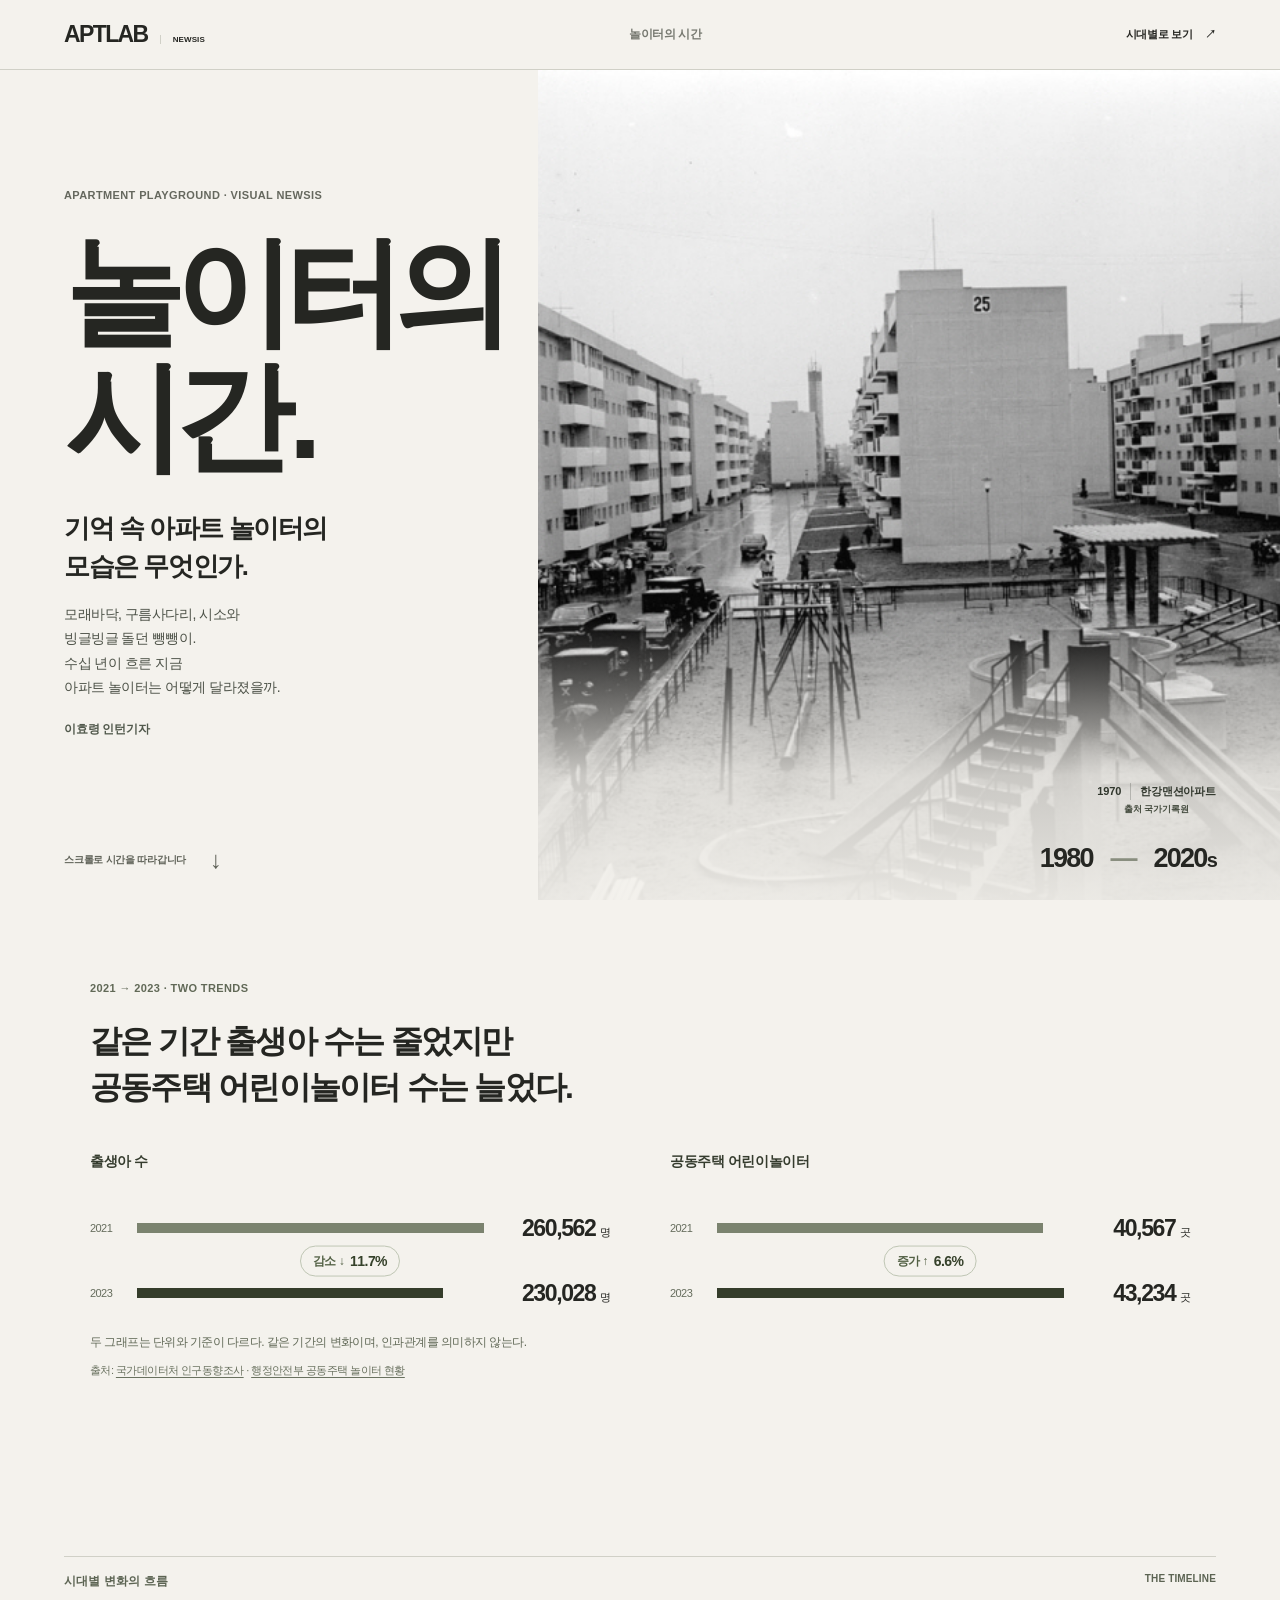
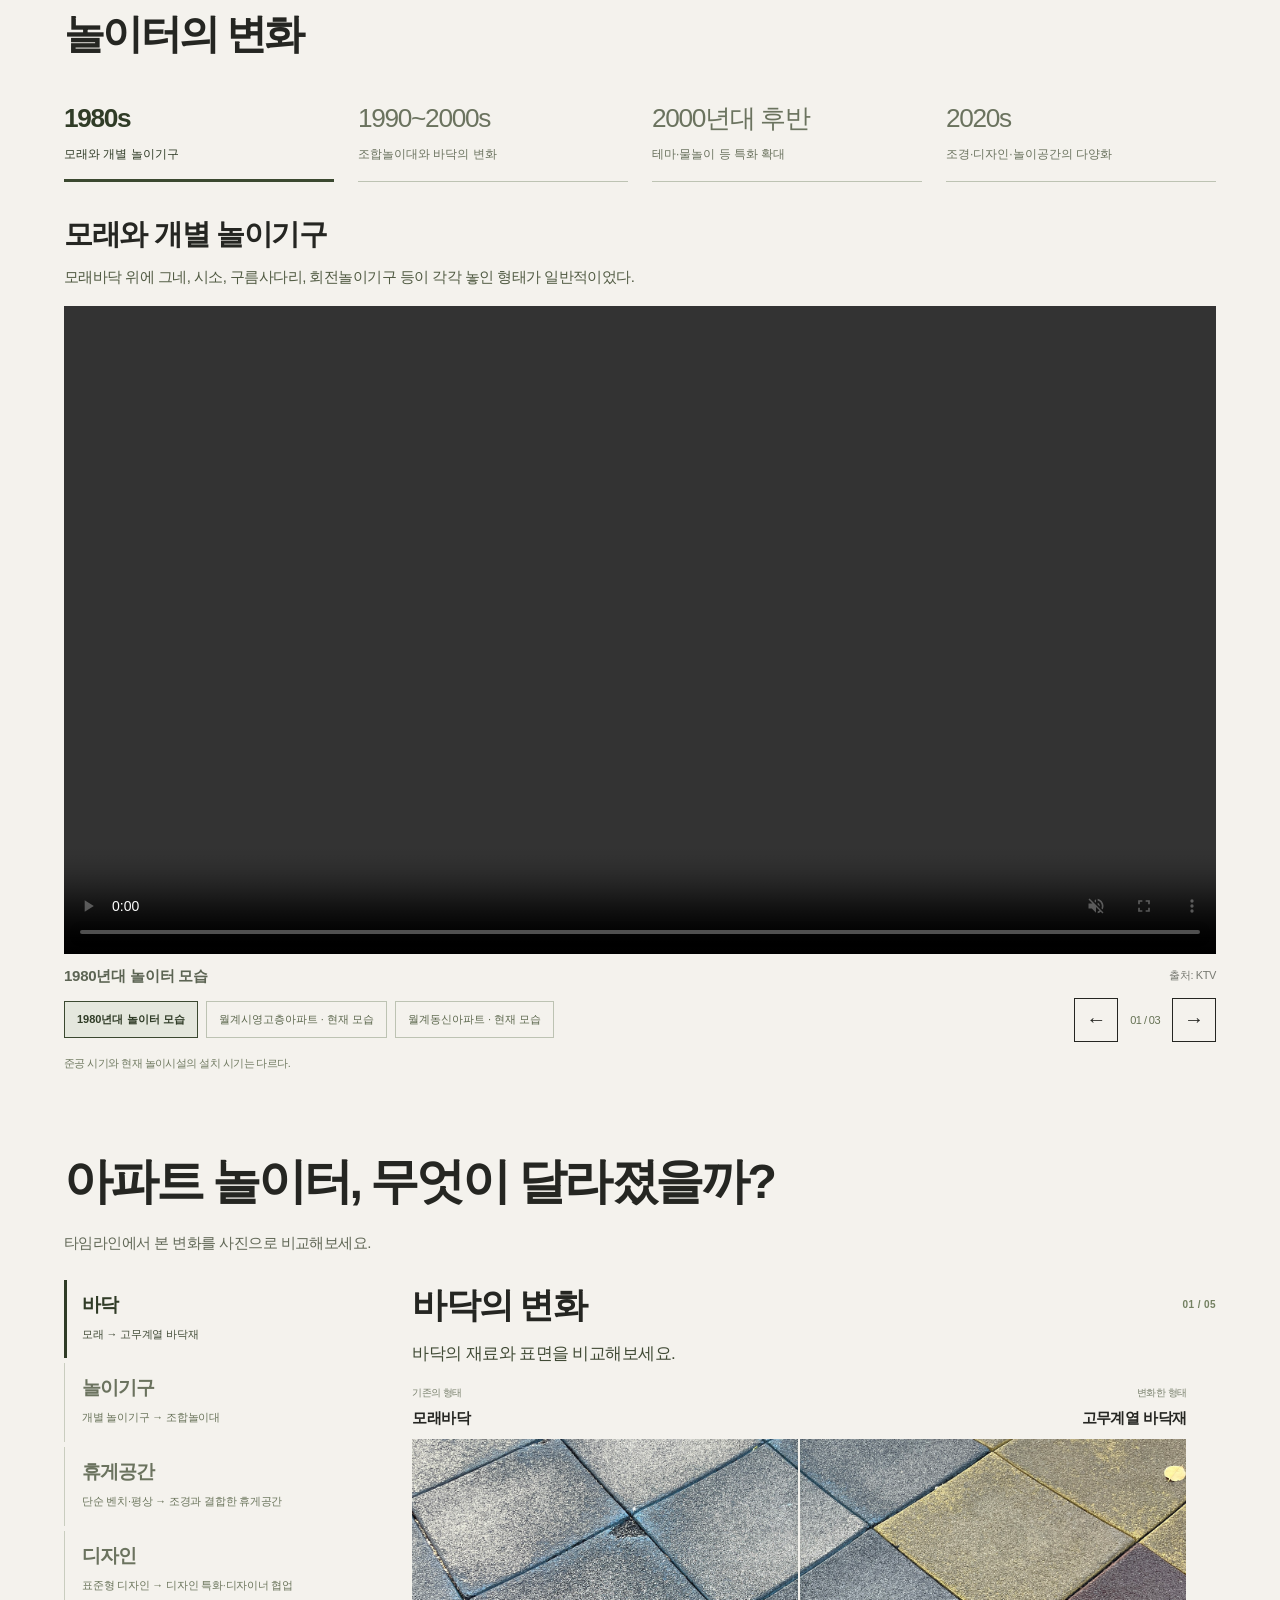
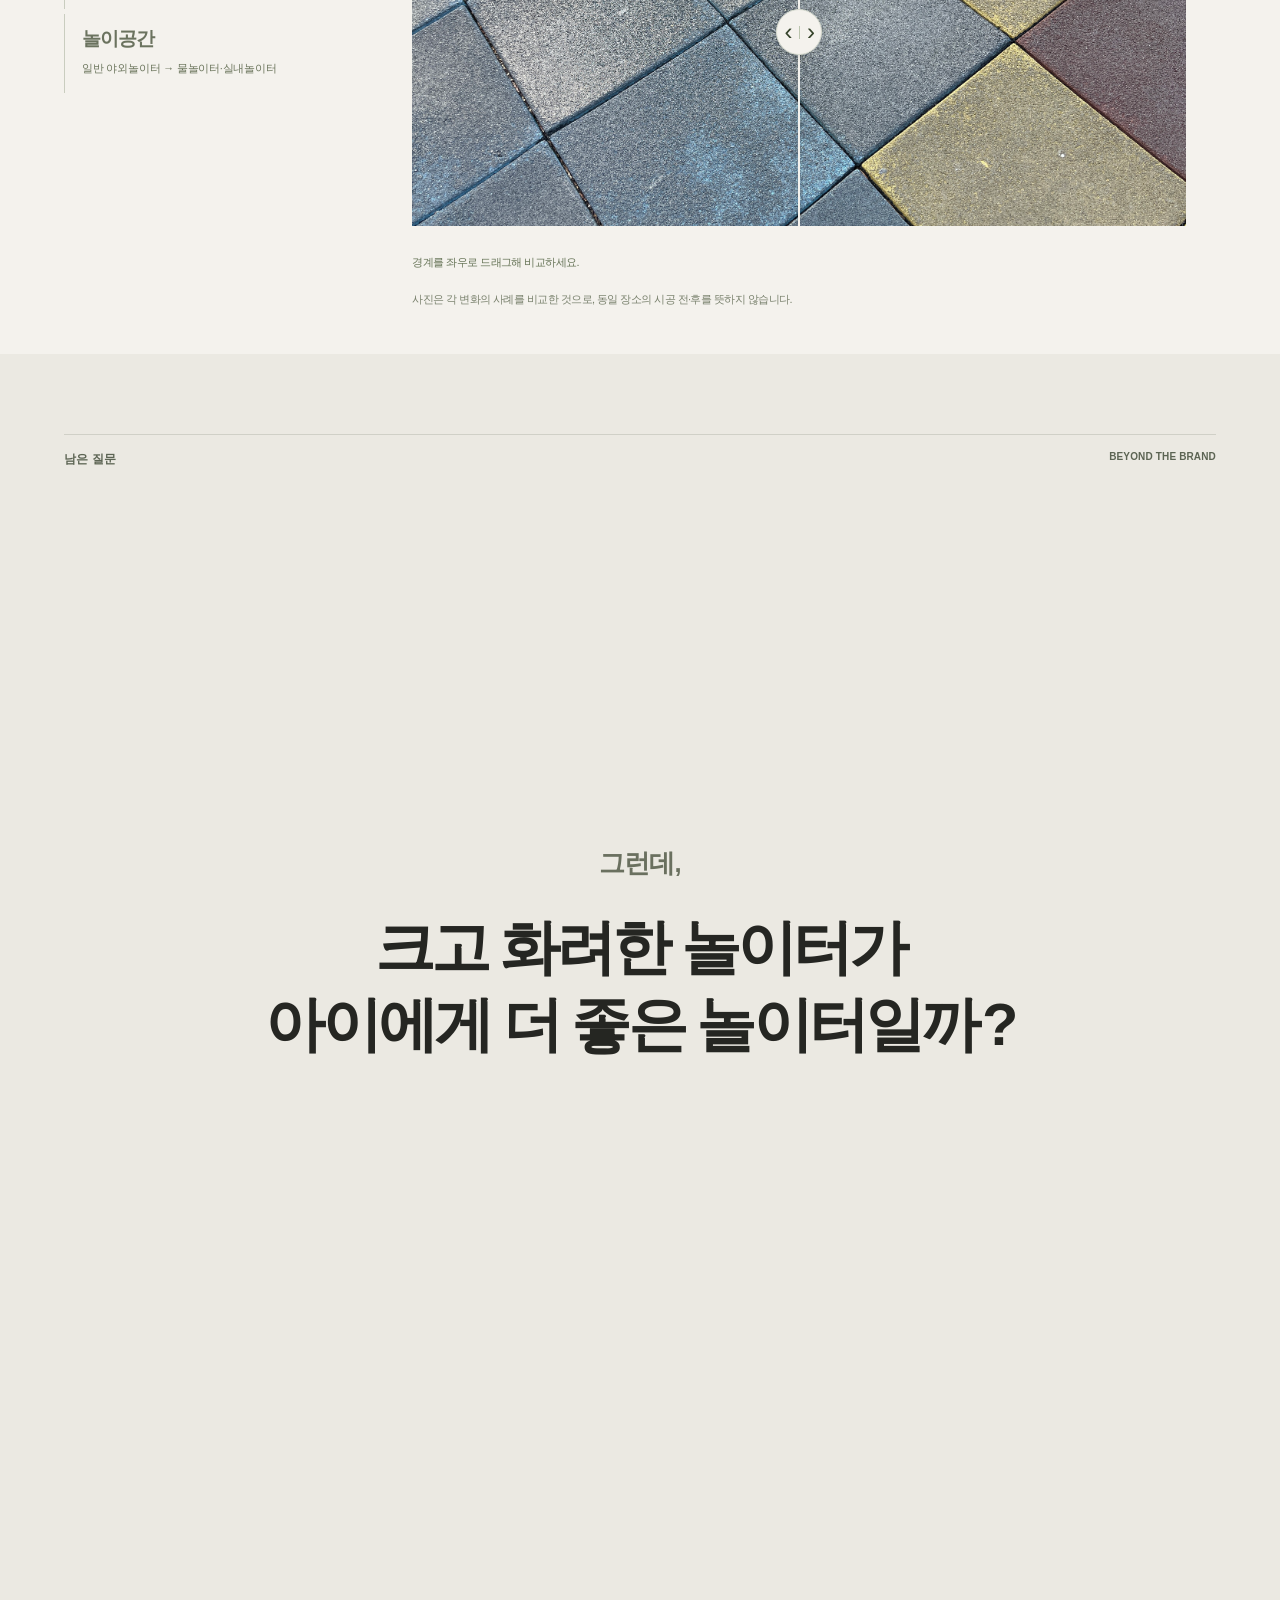
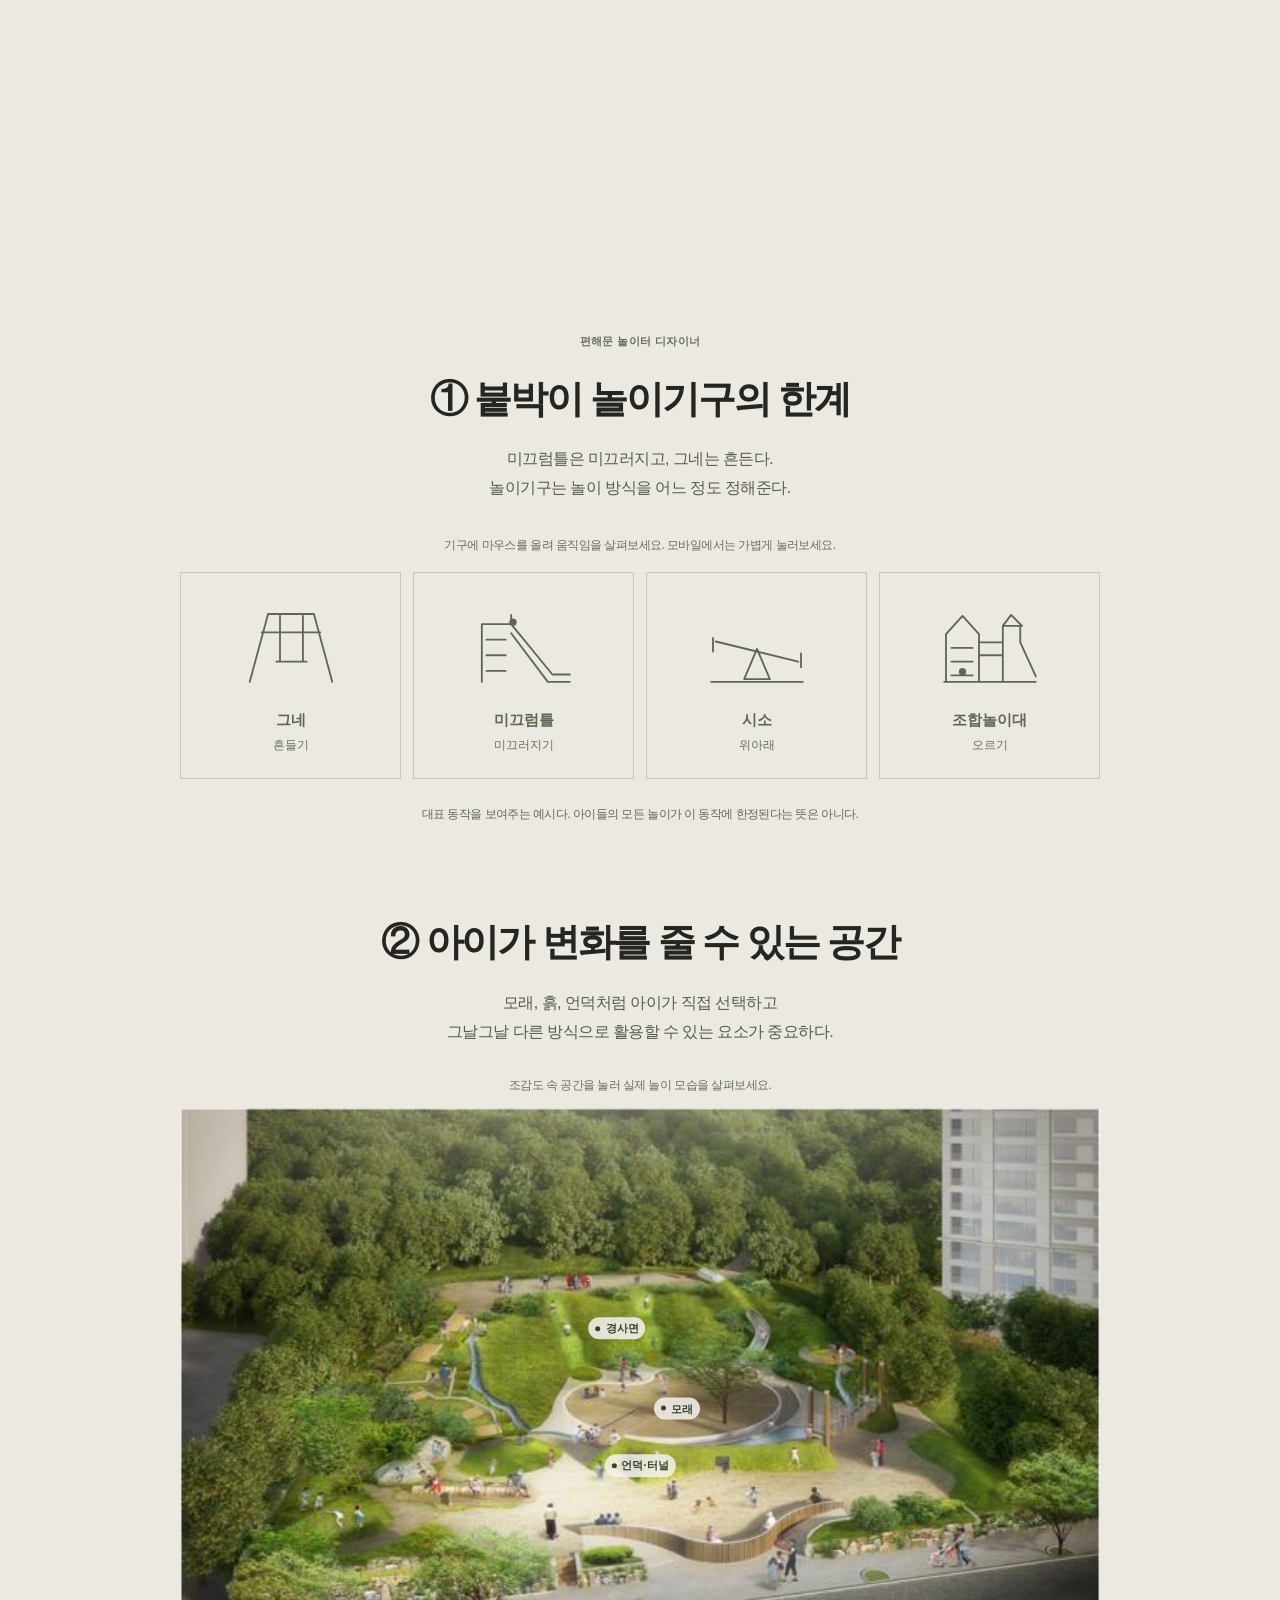
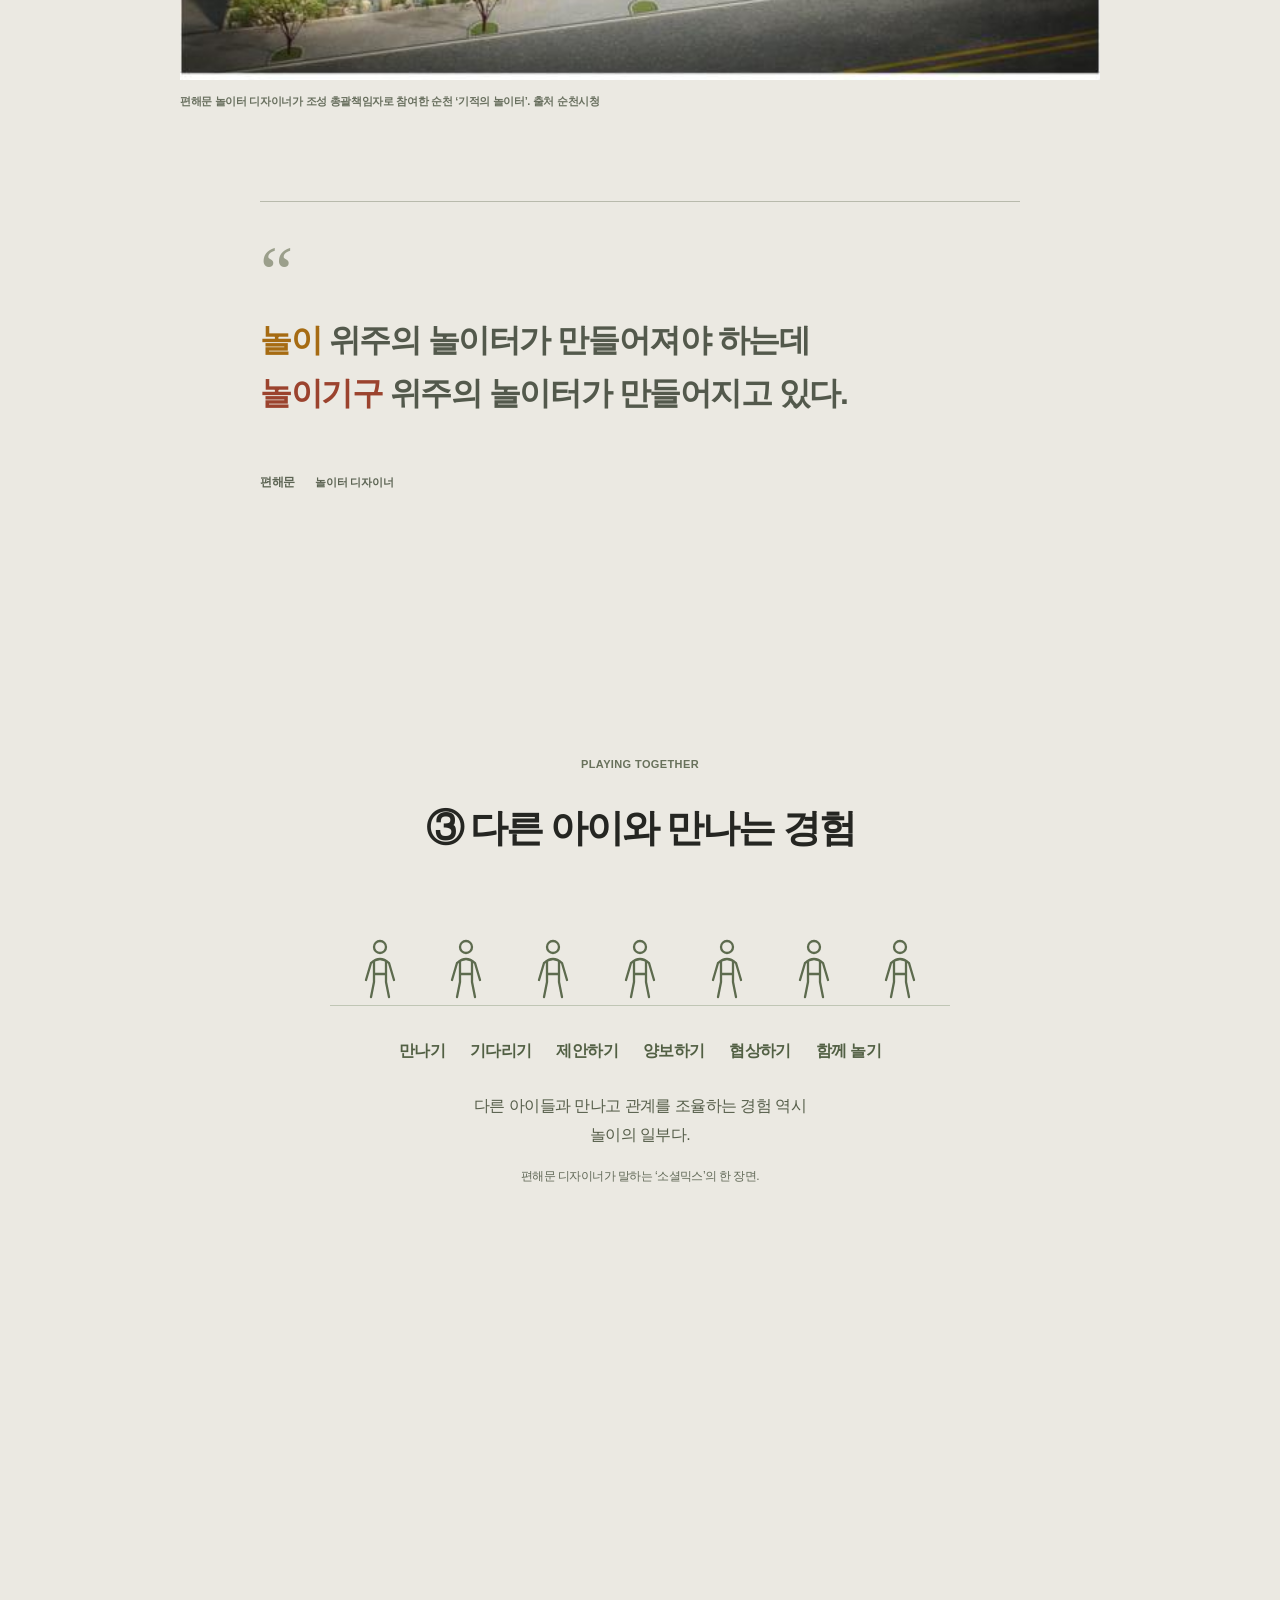
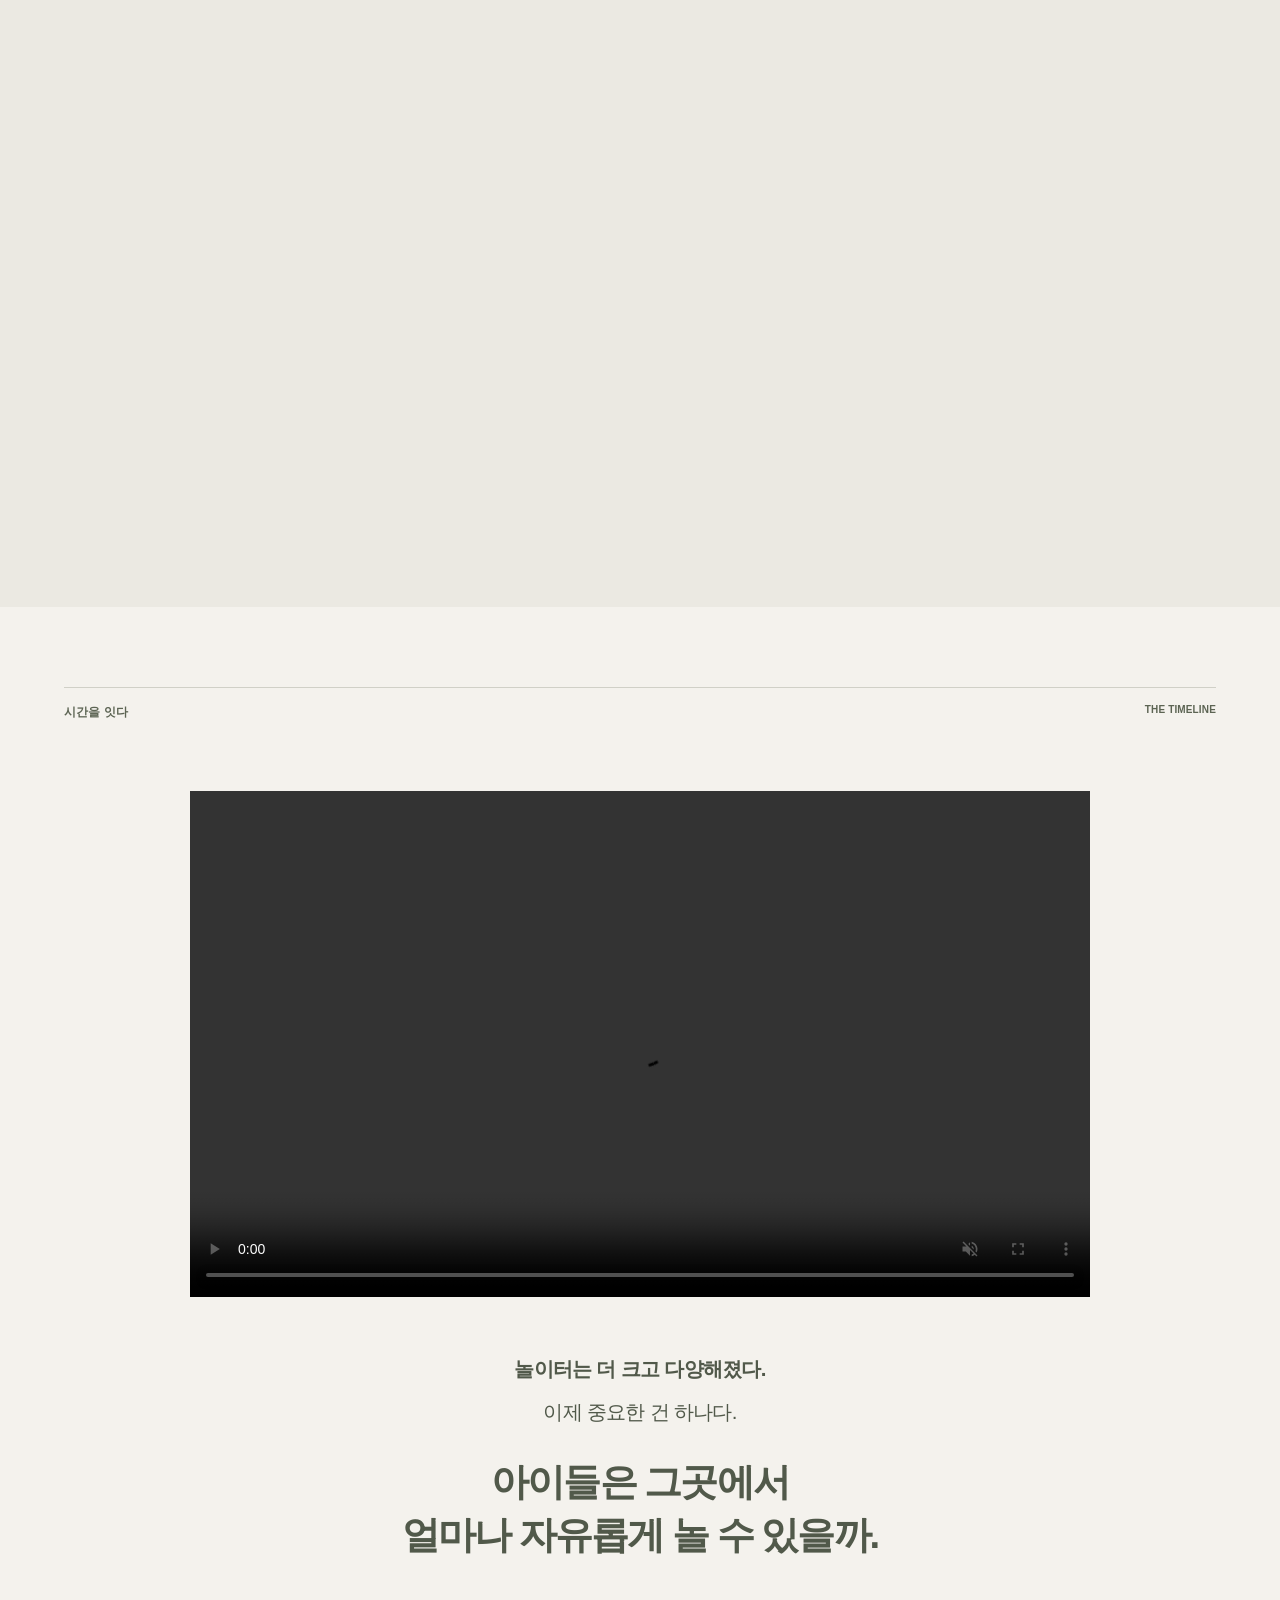
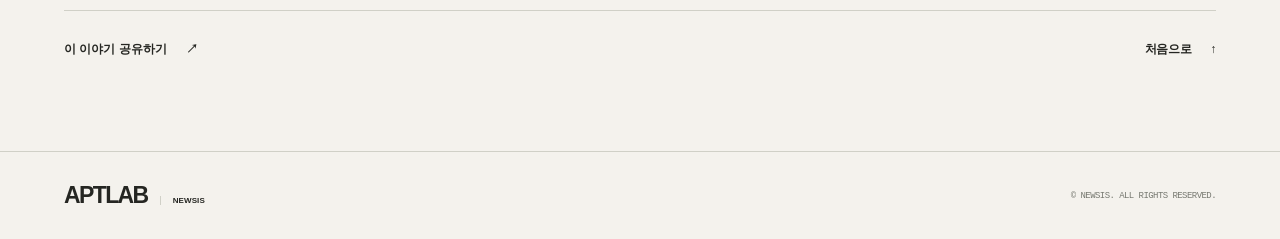
==== playground/index.html @ b8c5592a "Publish playground visual news with optimized media and share card" ====
<!doctype html>
<html lang="ko">
<head>
  <meta charset="utf-8">
  <!-- Google tag (gtag.js) / APTLAB -->
  <script async src="https://www.googletagmanager.com/gtag/js?id=G-EJXNGBHGZW"></script>
  <script>
    window.dataLayer = window.dataLayer || [];
    function gtag(){dataLayer.push(arguments);}
    gtag('js', new Date());
    gtag('config', 'G-EJXNGBHGZW');
  </script>
  <meta name="viewport" content="width=device-width, initial-scale=1, viewport-fit=cover">
  <title>놀이터의 시간 | 비주얼 뉴시스</title>
  <meta name="description" content="기억 속 아파트 놀이터의 모습은 무엇인가. 모래바닥과 철제기구에서 조경·휴식 공간으로 이어진 놀이터의 변화를 살펴봅니다.">
  <meta name="author" content="이효령">
  <meta name="robots" content="index,follow,max-image-preview:large">
  <meta name="theme-color" content="#f4f2ed">
  <link rel="canonical" href="https://aptlab.newsis.com/playground/">
  <meta property="og:type" content="article">
  <meta property="og:locale" content="ko_KR">
  <meta property="og:site_name" content="APTLAB · 뉴시스">
  <meta property="og:title" content="놀이터의 시간 | 비주얼 뉴시스">
  <meta property="og:description" content="기억 속 아파트 놀이터의 모습은 무엇인가. 모래바닥과 철제기구에서 조경·휴식 공간으로 이어진 놀이터의 변화를 살펴봅니다.">
  <meta property="og:url" content="https://aptlab.newsis.com/playground/">
  <!-- 공유용 정지 이미지: 한강맨션아파트 사진·중앙 제목을 별도 PNG로 구성합니다. -->
  <meta property="og:image" content="https://aptlab.newsis.com/playground/image/share-playground.png">
  <meta property="og:image:type" content="image/png">
  <meta property="og:image:width" content="1200">
  <meta property="og:image:height" content="630">
  <meta property="og:image:alt" content="한강맨션아파트 놀이터 사진과 중앙에 배치한 놀이터의 시간 제목. 출처 국가기록원.">
  <meta name="twitter:card" content="summary_large_image">
  <meta name="twitter:title" content="놀이터의 시간 | 비주얼 뉴시스">
  <meta name="twitter:description" content="기억 속 아파트 놀이터의 모습은 무엇인가. 모래바닥과 철제기구에서 조경·휴식 공간으로 이어진 놀이터의 변화를 살펴봅니다.">
  <meta name="twitter:image" content="https://aptlab.newsis.com/playground/image/share-playground.png">
  <meta name="twitter:image:alt" content="한강맨션아파트 놀이터 사진과 중앙에 배치한 놀이터의 시간 제목. 출처 국가기록원.">
  <link rel="icon" href="image/favicon.svg" type="image/svg+xml">
  <link rel="stylesheet" href="css/style.css?v=20261006-6">
  <link rel="stylesheet" href="css/typography.css?v=20261013-5">
  <!-- 기존 디자인에 통계·질문·클릭 장면만 추가하는 확장 스타일 -->
  <link rel="stylesheet" href="css/editorial.css?v=20261012-2">
  <link rel="stylesheet" href="css/space-highlight.css?v=20261012-5">
  <link rel="stylesheet" href="css/comparison.css?v=20261013-1">
  <link rel="stylesheet" href="css/trend-timeline.css?v=20261013-4">
  <link rel="stylesheet" href="css/ending.css?v=20261011-1">
  <script src="js/main.js?v=20261016-1" defer></script>
  <script src="js/editorial.js?v=20261011-1" defer></script>
  <script src="js/space-highlight.js?v=20261012-5" defer></script>
  <script src="js/comparison.js?v=20261016-1" defer></script>
  <script src="js/trend-timeline.js?v=20261013-4" defer></script>
</head>
<body>
  <a class="skip-link" href="#story">본문으로 바로가기</a>
  <header class="masthead">
    <a class="brand" href="../" aria-label="APTLAB 홈">APT<span>LAB</span><small>NEWSIS</small></a>
    <span class="masthead-title">놀이터의 시간</span>
    <a class="index-link" href="#trend-timeline">시대별로 보기 <span aria-hidden="true">↗</span></a>
    <div class="reading-progress" aria-hidden="true"><span id="reading-progress"></span></div>
  </header>
  <main id="story">
    <!-- SECTION 0 — INTRO / 제목·도입 문장 교체 -->
    <section class="hero" id="intro" aria-labelledby="hero-title">
      <figure class="hero-photo">
        <!-- PHOTO 01 / image/PHOTO 01.jpg 적용. 사진 교체 시 아래 src와 alt를 함께 수정하세요. -->
        <img class="photo-media" src="image/PHOTO%2001.jpg" alt="1970년 한강맨션아파트 건물 사이 모래바닥에 미끄럼틀과 그네, 철제 놀이기구가 놓인 흑백 놀이터 사진" fetchpriority="high">
        <!-- PHOTO 01 사진 설명: 촬영 정보와 출처를 각각 수정하세요. -->
        <figcaption class="hero-photo-caption"><span class="hero-photo-detail"><span class="hero-photo-year">1970</span>한강맨션아파트</span><span class="hero-photo-source">출처 국가기록원</span></figcaption>
      </figure>
      <div class="hero-copy">
        <p class="eyebrow">APARTMENT PLAYGROUND · VISUAL NEWSIS</p>
        <h1 id="hero-title">놀이터의<br><span>시간</span><i aria-hidden="true">.</i></h1>
        <p class="hero-question">기억 속 아파트 놀이터의<br>모습은 무엇인가.</p>
        <p class="hero-description">모래바닥, 구름사다리, 시소와<br>빙글빙글 돌던 뺑뺑이.<br>수십 년이 흐른 지금<br>아파트 놀이터는 어떻게 달라졌을까.</p>
        <p class="hero-byline">이효령 인턴기자</p>
      </div>
      <div class="hero-foot"><a href="#data-overview" class="scroll-cue">스크롤로 시간을 따라갑니다 <span aria-hidden="true">↓</span></a><span class="hero-years">1980 <span>—</span> 2020<span class="year-s">s</span></span></div>
    </section>

    <!-- 기존 데이터 시각화 / 내용과 그래프는 유지하고 인트로 다음으로 이동합니다. -->
    <section class="section data-section" id="data-overview" aria-labelledby="data-bridge-title">
      <!-- DATA BRIDGE / 전국 연간 출생아 수와 공동주택 놀이시설 수. 서로 다른 단위·축을 사용합니다. -->
      <div class="data-bridge" id="data-bridge" role="region" aria-labelledby="data-bridge-title">
        <p class="eyebrow reveal">2021 → 2023 · TWO TRENDS</p>
        <h3 id="data-bridge-title" class="reveal">같은 기간 출생아 수는 줄었지만<br>공동주택 어린이놀이터 수는 늘었다.</h3>
        <div class="bridge-comparison">
          <figure class="bridge-chart reveal">
            <figcaption>출생아 수</figcaption>
            <div class="bridge-bars">
              <div class="bridge-bar"><span>2021</span><i style="--bar:100%" aria-hidden="true"></i><strong>260,562<small>명</small></strong></div>
              <div class="bridge-bar"><span>2023</span><i style="--bar:88.28%" aria-hidden="true"></i><strong>230,028<small>명</small></strong></div>
              <span class="bridge-change-badge">감소 ↓ <strong>11.7%</strong></span>
            </div>
          </figure>
          <figure class="bridge-chart reveal">
            <figcaption>공동주택 어린이놀이터</figcaption>
            <div class="bridge-bars">
              <div class="bridge-bar"><span>2021</span><i style="--bar:93.83%" aria-hidden="true"></i><strong>40,567<small>곳</small></strong></div>
              <div class="bridge-bar"><span>2023</span><i style="--bar:100%" aria-hidden="true"></i><strong>43,234<small>곳</small></strong></div>
              <span class="bridge-change-badge">증가 ↑ <strong>6.6%</strong></span>
            </div>
          </figure>
        </div>
        <p class="data-note">두 그래프는 단위와 기준이 다르다. 같은 기간의 변화이며, 인과관계를 의미하지 않는다.</p>
        <p class="data-sources">출처: <a href="https://www.index.go.kr/unity/potal/eNara/sub/showStblGams3.do?freq=Y&amp;idx_cd=H0001&amp;period=N&amp;stts_cd=H000102" target="_blank" rel="noopener noreferrer">국가데이터처 인구동향조사</a> · <a href="https://www.korea.kr/news/policyNewsView.do?newsId=148935201" target="_blank" rel="noopener noreferrer">행정안전부 공동주택 놀이터 현황</a></p>
      </div>
    </section>

    <!-- CLICK TIMELINE / 시대 문장과 대표 사진·영상은 js/trend-timeline.js에서 수정합니다.
         기존 본문의 미디어 요소에서 경로를 읽습니다. 새 이미지나 파일명을 만들지 않습니다. -->
    <section class="section timeline trend-timeline" id="trend-timeline" aria-labelledby="trend-title">
      <div class="section-marker"><span>시대별 변화의 흐름</span><span>THE TIMELINE</span></div>
      <h2 id="trend-title">놀이터의 변화</h2>
      <ol class="timeline-list trend-era-list" aria-label="시대별 놀이터 변화">
        <li><button type="button" data-era="eighties" aria-pressed="true" aria-controls="trend-panel" disabled><strong>1980s</strong><span>모래와 개별 놀이기구</span></button></li>
        <li><button type="button" data-era="combination" aria-pressed="false" aria-controls="trend-panel" disabled><strong>1990~2000s</strong><span>조합놀이대와 바닥의 변화</span></button></li>
        <li><button type="button" data-era="specialization" aria-pressed="false" aria-controls="trend-panel" disabled><strong>2000년대 후반</strong><span>테마·물놀이 등 특화 확대</span></button></li>
        <li><button type="button" data-era="recent" aria-pressed="false" aria-controls="trend-panel" disabled><strong>2020s</strong><span>조경·디자인·놀이공간의 다양화</span></button></li>
      </ol>
      <!-- 하나의 공통 슬라이더. 1980s는 VIDEO 01 → 기존 사진 두 장 순서로 표시합니다. -->
      <div class="trend-panel" id="trend-panel" role="region" aria-labelledby="trend-panel-title">
        <h3 id="trend-panel-title">모래와 개별 놀이기구</h3>
        <p class="trend-description" id="trend-description">모래바닥 위에 그네, 시소, 구름사다리, 회전놀이기구 등이 각각 놓인 형태가 일반적이었다.</p>
        <figure class="trend-media">
          <div class="photo-frame trend-frame trend-frame-archive">
            <!-- 기존 PHOTO 03-1 경로를 유지합니다. 첫 슬라이드는 VIDEO 01이며 사진은 다음 슬라이드에서 표시합니다. -->
            <img class="photo-media" id="trend-image" src="image/PHOTO%2003-1.JPG" alt="월계시영고층아파트 모래바닥 놀이터의 그네와 회전놀이기구, 시소" loading="lazy" hidden>
            <video class="photo-media" id="trend-video" src="image/VIDEO%2001.mp4" aria-label="1980년대 놀이터 모습 영상" muted loop playsinline controls preload="metadata">이 브라우저에서는 영상을 재생할 수 없습니다.</video>
          </div>
          <figcaption><span id="trend-caption">1980년대 놀이터 모습</span><small id="trend-credit">출처: KTV</small></figcaption>
        </figure>
        <div class="trend-media-controls" hidden>
          <div class="trend-case-options" role="group" aria-label="선택한 시대의 다른 사례"></div>
          <div class="trend-arrows"><button type="button" class="trend-prev" aria-label="이전 시대별 사례">←</button><span class="trend-counter" aria-live="off">01 / 03</span><button type="button" class="trend-next" aria-label="다음 시대별 사례">→</button></div>
        </div>
        <p class="trend-note">준공 시기와 현재 놀이시설의 설치 시기는 다르다.</p>
        <p class="visually-hidden" id="trend-status" role="status" aria-live="polite" aria-atomic="true"></p>
      </div>
      <noscript><p class="trend-note">현재 1980년대 놀이터 영상을 표시합니다. 시대 선택은 JavaScript가 켜진 환경에서 사용할 수 있습니다.</p></noscript>
    </section>

    <!-- CHANGE COMPARISON / 기존 도입 사진 다음에 배치. 시대별 본문·미디어는 아래에 유지합니다.
         항목별 제목·설명·사진 경로는 js/comparison.js의 comparisons에서 수정합니다.
         아래는 JS 미지원 환경에서도 읽을 수 있는 기본 '바닥' 비교입니다. -->
    <section class="section change-comparison" id="changes" aria-labelledby="changes-title">
      <div class="change-intro">
        <h2 id="changes-title">아파트 놀이터,<br class="mobile-break"> 무엇이 달라졌을까?</h2>
        <p>타임라인에서 본 변화를 사진으로 비교해보세요.</p>
      </div>
      <div class="change-options" role="group" aria-label="비교할 놀이터 변화 선택">
        <button type="button" class="change-option" data-comparison="floor" aria-pressed="true" aria-controls="change-panel"><span class="change-number" aria-hidden="true">01</span><strong>바닥</strong><span class="change-summary">모래 → 고무계열 바닥재</span></button>
        <button type="button" class="change-option" data-comparison="equipment" aria-pressed="false" aria-controls="change-panel"><span class="change-number" aria-hidden="true">02</span><strong>놀이기구</strong><span class="change-summary">개별 놀이기구 → 조합놀이대</span></button>
        <button type="button" class="change-option" data-comparison="rest" aria-pressed="false" aria-controls="change-panel"><span class="change-number" aria-hidden="true">03</span><strong>휴게공간</strong><span class="change-summary">단순 벤치·평상 → 조경과 결합한 휴게공간</span></button>
        <button type="button" class="change-option" data-comparison="design" aria-pressed="false" aria-controls="change-panel"><span class="change-number" aria-hidden="true">04</span><strong>디자인</strong><span class="change-summary">표준형 디자인 → 디자인 특화·디자이너 협업</span></button>
        <button type="button" class="change-option" data-comparison="space" aria-pressed="false" aria-controls="change-panel"><span class="change-number" aria-hidden="true">05</span><strong>놀이공간</strong><span class="change-summary">일반 야외놀이터 → 물놀이터·실내놀이터</span></button>
      </div>

      <!-- 공통 비교창은 하나만 유지합니다. 비교용 사진은 기존 기사 사진과 별도로 교체합니다. -->
      <div class="change-panel" id="change-panel" role="region" aria-labelledby="change-panel-title" aria-describedby="change-description">
        <div class="change-panel-heading"><h3 id="change-panel-title">바닥의 변화</h3><span class="change-panel-index" aria-hidden="true">01 / 05</span></div>
        <p class="change-description" id="change-description">바닥의 재료와 표면을 비교해보세요.</p>
        <!-- 키워드와 사진이 같은 폭을 쓰도록 묶습니다. 높이 제한에 따라 사진이 좁아져도 함께 정렬됩니다. -->
        <div class="compare-media">
        <div class="compare-labels"><span><small>기존의 형태</small><strong id="compare-before-label">모래바닥</strong></span><span><small>변화한 형태</small><strong id="compare-after-label">고무계열 바닥재</strong></span></div>
        <div class="compare-stage" id="compare-stage" style="--compare-position:50%">
          <!-- 비교 AFTER / compare-floor-after.JPG 적용. 실제 사진 경로는 js/comparison.js에서 수정하세요. -->
          <img id="compare-after-photo" class="compare-photo compare-after-photo" loading="lazy" fetchpriority="low" src="image/compare-floor-after.JPG" alt="고무계열 바닥재 놀이터 사진" decoding="async" draggable="false">
          <!-- 비교 BEFORE / compare-floor-before.JPG 적용. 기본 바닥 사진 교체 시 이 두 img의 src도 맞춰주세요. -->
          <img id="compare-before-photo" class="compare-photo compare-before-photo" loading="lazy" fetchpriority="low" src="image/compare-floor-before.JPG" alt="모래바닥 놀이터 사진" decoding="async" draggable="false">
          <div class="compare-divider" aria-hidden="true"><span>‹<i></i>›</span></div>
          <input id="compare-range" class="compare-range" type="range" min="0" max="100" value="50" step="1" aria-label="사진 비교 경계" aria-valuetext="모래바닥 50%, 고무계열 바닥재 50%" aria-describedby="compare-drag-hint">
        </div>
        </div>
        <div class="compare-photo-captions"><span id="compare-before-caption"></span><span id="compare-after-caption"></span></div>
        <p class="compare-drag-hint" id="compare-drag-hint">경계를 좌우로 드래그해 비교하세요.</p>
        <p class="change-context-note" id="change-context-note" hidden></p>
        <p class="change-photo-note">사진은 각 변화의 사례를 비교한 것으로, 동일 장소의 시공 전·후를 뜻하지 않습니다.</p>
        <p class="visually-hidden" id="change-status" role="status" aria-live="polite" aria-atomic="true"></p>
      </div>
      <noscript><p class="change-photo-note">현재 기본 바닥 비교를 표시하고 있습니다. 다른 항목 선택과 사진 경계 드래그는 JavaScript가 켜진 환경에서 사용할 수 있습니다.</p></noscript>
    </section>

    <!-- 중복 상세 구간은 비노출합니다. 타임라인이 미디어 경로를 읽는 원본 HTML과 파일은 보존합니다. -->
    <!-- SECTION 1 — 1980s -->
    <section class="section eighties" id="eighties" aria-labelledby="eighties-title" hidden>
        <!-- 1980s 슬라이드의 영상 원본. 아래 비노출 섹션에서 경로를 읽어 공통 슬라이더에 표시합니다. -->
        <figure class="eighties-intro-video" id="eighties-intro-video" aria-label="1980년대 놀이터 모습">
          <video class="photo-media" src="image/VIDEO%2001.mp4" aria-label="1980년대 놀이터 모습 영상" width="1920" height="1080" muted loop playsinline controls preload="none">이 브라우저에서는 영상을 재생할 수 없습니다. <a href="image/VIDEO%2001.mp4">영상 파일 보기</a></video>
          <figcaption><span>1980년대 놀이터 모습</span><small>출처: KTV</small></figcaption>
        </figure>
      <div class="section-marker"><span>01 / 기억의 풍경</span><span>THE INDIVIDUAL</span></div>
      <div class="era-heading reveal"><p class="era-number">1980<span>s</span></p><h2 id="eighties-title"><small class="era-context">1980년대 준공 단지</small>모래 위에 놓인<br>철제 놀이기구</h2></div>
      <div class="memory-words" aria-label="1980년대 놀이터 대표 키워드"><span class="reveal">모래바닥</span><span class="reveal">구름사다리</span><span class="reveal">철제 회전놀이기구</span><span class="reveal">시소</span></div>
      <div class="photo-grid archive-grid">
        <figure class="reveal"><!-- PHOTO 02 / 월계동신아파트. image/PHOTO 02.JPG 적용. 교체 시 src와 alt를 함께 수정하세요. --><div class="photo-frame"><img class="photo-media" src="image/PHOTO%2002.JPG" alt="월계동신아파트 모래바닥 놀이터에 설치된 조합놀이대와 흔들놀이기구" loading="lazy"></div><figcaption><span>01</span> 월계동신아파트 <small>현재의 놀이터</small></figcaption></figure>
        <figure class="reveal"><!-- PHOTO 03 / 월계시영고층아파트. image/PHOTO 03-1.JPG 적용. 교체 시 src와 alt를 함께 수정하세요. --><div class="photo-frame"><img class="photo-media" src="image/PHOTO%2003-1.JPG" alt="월계시영고층아파트 나무에 둘러싸인 모래바닥 놀이터의 그네와 철제 회전놀이기구, 시소" loading="lazy"></div><figcaption><span>02</span> 월계시영고층아파트 <small>현재의 놀이터</small></figcaption></figure>
      </div>
      <p class="editorial-note reveal">모래바닥과 철제 놀이기구의 흔적 곁에<br class="desktop-break"> 새 조합놀이대가 함께 남아 있다.<br><span>시설은 교체·보수된다. 단지의 준공 시기가 현재 놀이시설의 설치 시기를 뜻하지는 않는다.</span></p>
    </section>

    <!-- SECTION 2 — 1990s~2000s / 단계별 문장과 그래픽 -->
    <section class="section combination" id="combination" aria-labelledby="combination-title" data-stage="4" hidden>
      <div class="section-marker"><span>02 / 기능의 결합</span><span>1990s — 2000s</span></div>
      <div class="section-intro reveal"><p class="eyebrow">FROM PIECES TO ONE</p><h2 id="combination-title">놀이기구가 하나로<br>합쳐지기 시작했다.</h2><p class="body-copy">조합놀이대에 담긴 기능을 따라가 본다.</p></div>
      <div class="scrolly combination-scrolly">
        <div class="sticky-scene">
          <div class="assembly" role="img" aria-label="그네, 미끄럼틀, 오르기, 그물이 하나의 조합놀이대로 결합되는 개념도">
            <div class="assembly-ground"></div><div class="assembly-platform"><span>조합놀이대</span></div>
            <div class="assembly-part part-swing"><svg viewBox="0 0 120 100" aria-hidden="true"><path d="M15 88 35 14H85L105 88M28 34H92M48 16V66M73 16V66M44 66H77"/></svg><span>그네</span></div>
            <div class="assembly-part part-slide"><svg viewBox="0 0 120 100" aria-hidden="true"><path d="M14 88V25H46L91 80H110M46 25V15M19 42H40M19 59H40M19 76H40M46 35 86 88H110"/></svg><span>미끄럼틀</span></div>
            <div class="assembly-part part-climb"><svg viewBox="0 0 120 100" aria-hidden="true"><path d="M25 88V12H95V88M25 28H95M25 46H95M25 64H95M25 82H95M60 12V88"/></svg><span>오르기</span></div>
            <div class="assembly-part part-net"><svg viewBox="0 0 120 100" aria-hidden="true"><path d="M15 88 30 12H90L105 88ZM26 31H94M22 50H98M18 69H102M45 12 38 88M60 12V88M75 12 82 88"/></svg><span>그물</span></div>
          </div>
          <p class="diagram-caption">흩어져 있던 놀이 기능이 하나의 구조물로</p>
        </div>
        <div class="scroll-steps">
          <div class="scroll-step" data-stage="1"><span class="step-number">01</span><p>그네<span>앞뒤로 흔들리는 놀이</span></p></div>
          <div class="scroll-step" data-stage="2"><span class="step-number">02</span><p><i>+</i> 미끄럼틀<span>위에서 아래로 내려오는 놀이</span></p></div>
          <div class="scroll-step" data-stage="3"><span class="step-number">03</span><p><i>+</i> 오르기<span>손과 발로 올라가는 놀이</span></p></div>
          <div class="scroll-step" data-stage="4"><span class="step-number">04</span><p><i>+</i> 그물<span>하나의 조합놀이대로</span></p></div>
        </div>
      </div>
      <div class="photo-grid comparison-grid">
        <figure class="reveal"><!-- PHOTO 04 / 공릉아파트. image/PHOTO 04-1.JPG 적용. 교체 시 src와 alt를 함께 수정하세요. --><div class="photo-frame"><img class="photo-media" src="image/PHOTO%2004-1.JPG" alt="공릉아파트 건물 앞 놀이터의 미끄럼틀과 그물 건너기 시설이 결합된 조합놀이대" loading="lazy"></div><figcaption>공릉아파트</figcaption></figure>
        <figure class="reveal"><!-- PHOTO 05 / 한진한화그랑빌. image/PHOTO 05.JPG 적용. 교체 시 src와 alt를 함께 수정하세요. --><div class="photo-frame"><img class="photo-media" src="image/PHOTO%2005.JPG" alt="한진한화그랑빌 놀이터의 탑 모양 조합놀이대와 파란 터널 미끄럼틀" loading="lazy"></div><figcaption>한진한화그랑빌</figcaption></figure>
      </div>
    </section>

    <!-- SECTION 3 — SAFETY / 2008.01.27 시행, 기존 시설의 검사에는 경과조치가 있었음 -->
    <section class="safety section" id="safety" aria-labelledby="safety-title" hidden>
      <div class="section-marker"><span>03 / 하나의 전환점</span><span>SAFETY STANDARD</span></div>
      <div class="safety-layout reveal"><div><p class="safety-year">2008<span>01.27</span></p></div><div><h2 id="safety-title">놀이터에도<br>안전관리 기준이 생겼다.</h2><p class="body-copy">2008년 어린이놀이시설 안전관리법이 시행되면서 기존 놀이터도 안전검사 대상에 포함됐다. 기준에 맞지 않는 놀이시설은 보수·교체되면서 오래된 아파트의 놀이터 모습도 달라졌다.</p><p class="source-note">기존 시설에는 설치검사 이행을 위한 유예기간이 적용됐다.<br><a href="https://www.law.go.kr/법령/어린이놀이시설안전관리법" target="_blank" rel="noopener noreferrer">어린이놀이시설 안전관리법 ↗</a></p></div></div>
    </section>

    <!-- SECTION 4 — 2000년대 후반 / SPECIALIZATION -->
    <section class="section specialization" id="specialization" aria-labelledby="specialization-title" hidden>
      <div class="section-marker"><span>04 / 경험의 분화</span><span>2000년대 후반 · SPECIALIZATION</span></div>
      <div class="specialization-heading reveal"><p class="era-small">2000<small>년대 후반</small></p><h2 id="specialization-title">놀이터 특화가<br>뚜렷해졌다.</h2></div>
      <!-- PHOTO 06 / 반포자이 사진 슬라이드. 각 사진·출처는 해당 figure 안에서 수정하세요. -->
      <div class="photo-carousel wide-photo reveal" id="banpo-carousel" role="region" aria-roledescription="사진 슬라이드" aria-label="반포자이 놀이터 사진" tabindex="0">
        <div class="carousel-viewport">
          <div class="carousel-track">
            <figure class="carousel-slide" role="group" aria-roledescription="슬라이드" aria-label="1 / 2">
              <!-- PHOTO 06-1 / 반포자이 물놀이터. 출처 GS건설. 세로 사진 전체를 보존합니다. -->
              <div class="photo-frame"><img class="photo-media portrait-photo" src="image/PHOTO%2006-1.jpg" alt="반포자이 물놀이터에서 분수와 주변 놀이기구 사이로 아이들이 물놀이하는 모습" loading="lazy"></div>
              <figcaption>반포자이 <small class="carousel-credit">출처 GS건설</small></figcaption>
            </figure>
            <figure class="carousel-slide" role="group" aria-roledescription="슬라이드" aria-label="2 / 2">
              <!-- PHOTO 06-2 / 반포자이 테마형 놀이터. 실제 파일의 확장자 JPG를 그대로 사용합니다. -->
              <div class="photo-frame"><img class="photo-media" src="image/PHOTO%2006-2.JPG" alt="반포자이 놀이터의 나뭇잎 모양 구조물과 미끄럼틀, 터널과 오르기 시설" loading="lazy"></div>
              <figcaption>반포자이</figcaption>
            </figure>
          </div>
        </div>
        <div class="carousel-controls" hidden>
          <button type="button" class="carousel-prev" aria-label="반포자이 이전 사진" aria-controls="banpo-carousel"><span aria-hidden="true">←</span></button>
          <span class="carousel-counter" role="status" aria-live="polite" aria-atomic="true"><span class="visually-hidden">반포자이 사진 </span><span class="carousel-current">01</span><span aria-hidden="true"> / </span><span class="visually-hidden"> / </span>02</span>
          <button type="button" class="carousel-next" aria-label="반포자이 다음 사진" aria-controls="banpo-carousel"><span aria-hidden="true">→</span></button>
        </div>
        <noscript><p class="data-note">좌우로 스크롤해 두 사진을 볼 수 있습니다.</p></noscript>
      </div>
      <ol class="specialization-words"><li class="reveal"><span>01</span>대형 조합놀이대</li><li class="reveal"><span>02</span>테마형 놀이터</li><li class="reveal"><span>03</span>물놀이터</li><li class="reveal"><span>04</span>실내놀이터</li></ol>
      <p class="body-copy reveal">반포자이의 두 장면에서 테마와 물놀이 공간을 살펴본다.</p>
    </section>

    <!-- SECTION 5 — 2020s / 주변 공간이 단계별로 연결되는 장면 -->
    <section class="section landscape" id="landscape" aria-labelledby="landscape-title" data-stage="5" hidden>
      <div class="section-marker"><span>05 / 공간의 확장</span><span>2020s · THE CONNECTED SPACE</span></div>
      <div class="landscape-title reveal"><p class="era-small">2020s</p><h2 id="landscape-title">이제 놀이터는<br>놀이기구만 놓는<br>공간이 아니다.</h2></div>
      <div class="scrolly landscape-scrolly">
        <div class="sticky-scene">
          <div class="space-map" role="img" aria-label="놀이를 중심으로 물, 조경, 숲, 산책, 휴식이 하나의 공간으로 연결되는 개념도">
            <div class="space-boundary"></div><div class="map-ring ring-inner"></div><div class="map-ring ring-outer"></div>
            <svg class="map-lines" viewBox="0 0 600 500" aria-hidden="true"><path class="line-1" d="M300 250 300 65"/><path class="line-2" d="M300 250 490 195"/><path class="line-3" d="M300 250 420 405"/><path class="line-4" d="M300 250 180 405"/><path class="line-5" d="M300 250 110 195"/></svg>
            <span class="space-center">놀이<small>PLAY</small></span>
            <span class="space-node node-1">물<small>WATER</small></span><span class="space-node node-2">조경<small>LANDSCAPE</small></span><span class="space-node node-3">숲<small>FOREST</small></span><span class="space-node node-4">산책<small>WALK</small></span><span class="space-node node-5">휴식<small>REST</small></span>
          </div>
          <p class="diagram-caption">놀이를 둘러싼, 함께 머무는 공간</p>
        </div>
        <div class="scroll-steps">
          <div class="scroll-step" data-stage="0"><span class="step-number">PLAY</span><p>놀이<span>공간의 중심에서</span></p></div>
          <div class="scroll-step" data-stage="1"><span class="step-number">01</span><p><i>+</i> 물<span>놀이 경험을 넓히고</span></p></div>
          <div class="scroll-step" data-stage="2"><span class="step-number">02</span><p><i>+</i> 조경<span>단지의 풍경과 이어지고</span></p></div>
          <div class="scroll-step" data-stage="3"><span class="step-number">03</span><p><i>+</i> 숲<span>자연을 곁에 두고</span></p></div>
          <div class="scroll-step" data-stage="4"><span class="step-number">04</span><p><i>+</i> 산책<span>걷는 길과 만나고</span></p></div>
          <div class="scroll-step" data-stage="5"><span class="step-number">05</span><p><i>+</i> 휴식<span>하나의 큰 공간이 된다</span></p></div>
        </div>
      </div>
      <p class="landscape-statement reveal">놀이를 둘러싼 공간.</p>
      <p class="body-copy reveal">물과 조경, 산책과 휴식이 이어지는 모습을 살펴본다.</p>
      <div class="landscape-photos">
        <p class="experience-note">단지별 특화 방향은 다르다.</p>
        <figure class="wide-photo reveal"><!-- PHOTO 07 / 장위자이레디언트. image/PHOTO 07.JPG 적용. 교체 시 src와 alt를 함께 수정하세요. --><div class="photo-frame"><img class="photo-media" src="image/PHOTO%2007.JPG" alt="장위자이레디언트의 목재 조합놀이대와 시소, 주변 조경" loading="lazy"></div><figcaption>장위자이레디언트 <small>놀이와 단지 조경</small></figcaption></figure>
        <!-- 최근 단지 영상 / 기존 두 영상의 경로·요소는 유지하며 좌우 버튼으로 하나씩 표시합니다. -->
        <div class="landscape-video-sequence recent-gallery" role="region" aria-label="최근 신축 단지 영상" tabindex="0">
          <figure class="landscape-video-scene reveal" id="triniwon-video">
            <!-- PHOTO 09 / 반포 트리니원. image/PHOTO 09.mp4 적용. 파일 경로와 재생 방식은 유지합니다. -->
            <div class="photo-frame"><video class="photo-media" src="image/PHOTO%2009.mp4" aria-label="반포 트리니원 놀이터 영상" muted loop playsinline controls preload="none">이 브라우저에서는 영상을 재생할 수 없습니다. <a href="image/PHOTO%2009.mp4">영상 파일 보기</a></video></div>
            <figcaption>반포 트리니원</figcaption>
          </figure>
          <figure class="landscape-video-scene reveal" id="bangbae-video" hidden>
            <!-- PHOTO 08 / 디에이치 방배. image/PHOTO 08.mp4 적용. src와 aria-label을 함께 수정하세요. 화면 진입 시 무음 반복 재생, 화면 이탈 시 정지. -->
            <div class="photo-frame"><video class="photo-media" src="image/PHOTO%2008.mp4" aria-label="디에이치 방배 놀이터 영상" muted loop playsinline controls preload="none">이 브라우저에서는 영상을 재생할 수 없습니다. <a href="image/PHOTO%2008.mp4">영상 파일 보기</a></video></div>
            <figcaption>디에이치 방배</figcaption>
          </figure>
          <div class="recent-gallery-controls" hidden><button type="button" class="recent-prev" aria-label="이전 최근 단지 영상">←</button><span class="recent-counter" aria-live="polite">반포 트리니원 · 01 / 02</span><button type="button" class="recent-next" aria-label="다음 최근 단지 영상">→</button></div>
          <noscript><p class="source-note">반포 트리니원 영상을 표시합니다. <a href="image/PHOTO%2008.mp4">디에이치 방배 영상 보기</a></p></noscript>
        </div>
      </div>
    </section>

    <!-- SECTION 6 — PARENTS -->
    <section class="section parents" id="parents" aria-labelledby="parents-title" hidden>
      <div class="section-marker"><span>06 / 곁에 있는 사람들</span><span>A PLACE TO STAY</span></div>
      <h2 class="reveal" id="parents-title">노는 아이 곁에,<br>머무는 어른.</h2>
      <!-- 스크롤 디졸브: 두 사진이 한 화면에서 순서대로 전환됩니다. 동작 줄이기·JS 미지원 시 큰 사진을 세로로 표시합니다. -->
      <div class="parents-track" id="parents-dissolve">
        <div class="parents-scene">
          <figure class="parents-panel parents-then">
            <!-- PHOTO 10 / 기존 단지의 정자·벤치·평상. image/PHOTO 10.jpg 적용. 교체 시 src와 alt를 함께 수정하세요. -->
            <div class="photo-frame"><img class="photo-media" src="image/PHOTO%2010.jpg" alt="나무 그늘 아래 평상에서 바라본 모래바닥 놀이터와 미끄럼틀" loading="lazy"></div>
            <figcaption><span class="parents-period">과거</span><h3>정자 / 벤치 / 평상</h3><span class="parents-caption">보호자가 머무르던 자리</span></figcaption>
          </figure>
          <figure class="parents-panel parents-now">
            <!-- PHOTO 11 / 최근 단지의 놀이터와 연결된 휴게공간. image/PHOTO 11.jpg 적용. 교체 시 src와 alt를 함께 수정하세요. -->
            <div class="photo-frame"><img class="photo-media" src="image/PHOTO%2011.jpg" alt="지붕 아래 테이블과 의자가 놓인 휴게공간에서 바라본 테마형 놀이터" loading="lazy"></div>
            <figcaption><span class="parents-period">최근</span><h3>놀이터와 함께 설계된 휴게공간</h3><span class="parents-caption">놀이와 휴식을 함께 설계한 자리</span></figcaption>
          </figure>
          <span class="parents-scroll-note" aria-hidden="true">스크롤로 두 장면을 따라갑니다 ↓</span>
        </div>
      </div>
      <p class="body-copy reveal">보호자가 머무는 공간은 과거에도 있었다.<br>최근에는 규모와 구성 방식이 다양해지고,<br class="desktop-break"> 조경과 함께 계획되는 사례가 나타나고 있다.</p>

    </section>

    <!-- SECTION 7 — QUESTION / 인터뷰는 아래 독립 블록에서 교체 -->
    <section class="section question" id="question" aria-labelledby="question-title">
      <div class="section-marker"><span>남은 질문</span><span>BEYOND THE BRAND</span></div>
      <!-- QUESTION TRANSITION / 스크롤하며 특화 키워드가 사라지고 질문만 남습니다. -->
      <div class="question-transition" id="question-transition">
        <div class="question-main">
          <div class="question-echo" aria-hidden="true"><span>WATER</span><span>LANDSCAPE</span><span>REST</span><span>THEME</span><span>DESIGN</span><span>INDOOR</span></div>
          <h2 id="question-title"><small>그런데,</small>크고 화려한 놀이터가<br>아이에게 더 좋은 놀이터일까<span>?</span></h2>
        </div>
      </div>

      <!-- FIXED EQUIPMENT / 기존 라인 픽토그램의 일부만 움직입니다. hover·키보드 포커스·탭으로 1.8초간 재생합니다. -->
      <div class="equipment-interaction" id="fixed-equipment" role="region" aria-labelledby="equipment-title">
        <div class="equipment-intro reveal"><p class="eyebrow">편해문 놀이터 디자이너</p><h3 id="equipment-title">① 붙박이 놀이기구의 한계</h3><p>미끄럼틀은 미끄러지고, 그네는 흔든다.<br class="desktop-break"> 놀이기구는 놀이 방식을 어느 정도 정해준다.</p></div>
        <p class="equipment-instruction">기구에 마우스를 올려 움직임을 살펴보세요. 모바일에서는 가볍게 눌러보세요.</p>
        <div class="equipment-buttons">
          <button type="button" data-equipment="swing" aria-label="그네 · 흔들기, 움직임 보기"><svg viewBox="0 0 120 100" aria-hidden="true"><path d="M15 88 35 14H85L105 88M28 34H92"/><g class="equipment-swing"><path d="M48 16V66M73 16V66M44 66H77"/></g></svg><span>그네</span><small>흔들기</small></button>
          <button type="button" data-equipment="slide" aria-label="미끄럼틀 · 미끄러지기, 움직임 보기"><svg viewBox="0 0 120 100" aria-hidden="true"><path d="M14 88V25H46L91 80H110M46 25V15M19 42H40M19 59H40M19 76H40M46 35 86 88H110"/><circle class="equipment-rider equipment-slide" cx="48" cy="23" r="4"/></svg><span>미끄럼틀</span><small>미끄러지기</small></button>
          <button type="button" data-equipment="seesaw" aria-label="시소 · 위아래, 움직임 보기"><svg viewBox="0 0 120 100" aria-hidden="true"><path d="M46 85l14-33 14 33ZM10 88h100"/><g class="equipment-seesaw"><path d="m15 44 90 22M12 40v15M108 57v15"/></g></svg><span>시소</span><small>위아래</small></button>
          <button type="button" data-equipment="combination" aria-label="조합놀이대 · 오르기, 움직임 보기"><svg viewBox="0 0 120 100" aria-hidden="true"><path d="M12 88V36l18-20 18 20v52M48 45h26M48 59h26M74 88V27h19v18l17 37M18 51h23M18 66h23M18 81h23M10 88h100M74 27l9-12 12 12"/><circle class="equipment-rider equipment-climb" cx="30" cy="77" r="4"/></svg><span>조합놀이대</span><small>오르기</small></button>
        </div>
        <p class="data-note">대표 동작을 보여주는 예시다. 아이들의 모든 놀이가 이 동작에 한정된다는 뜻은 아니다.</p>
      </div>

      <!-- CONTRAST / A·B·C·D 원본은 image/에 보존합니다. 사진·하이라이트 좌표와 짧은 문구는 js/space-highlight.js에서 수정합니다. -->
      <div class="play-contrast reveal" id="changeable-space" role="region" aria-labelledby="contrast-title">
        <h3 id="contrast-title">② 아이가 변화를 줄 수 있는 공간</h3>
        <p class="space-intro">모래, 흙, 언덕처럼 아이가 직접 선택하고<br class="desktop-break"> 그날그날 다른 방식으로 활용할 수 있는 요소가 중요하다.</p>
        <p class="space-instruction">조감도 속 공간을 눌러 실제 놀이 모습을 살펴보세요.</p>
        <figure class="space-photo-panel" aria-label="순천 기적의 놀이터 조감도">
          <div class="space-photo-stage" id="space-photo-stage">
            <!-- A / 중심 화면: image/A.jpg 조감도는 고정합니다. 파일 교체 시 src·alt·크기와 JS의 영역 좌표를 함께 확인하세요. -->
            <img id="space-plan" src="image/A.jpg" width="643" height="400" alt="언덕과 곡선형 길, 모래 영역을 조합한 순천 기적의 놀이터 조감도" loading="lazy" decoding="async">
            <!-- 하이라이트는 A 조감도에만 적용합니다. 실제 사진 B·C·D에는 마스크를 넣지 않습니다. -->
            <svg class="space-spotlight" viewBox="0 0 1000 1000" preserveAspectRatio="none" aria-hidden="true" focusable="false">
              <defs>
                <filter id="space-soft-edge" filterUnits="userSpaceOnUse" x="-500" y="-500" width="2000" height="2000"><feGaussianBlur stdDeviation="18"/></filter>
                <mask id="space-focus-mask" maskUnits="userSpaceOnUse" x="0" y="0" width="1000" height="1000" style="mask-type:luminance">
                  <rect width="1000" height="1000" fill="white"/>
                  <ellipse id="space-focus-area" cx="500" cy="625" rx="85" ry="45" fill="black" filter="url(#space-soft-edge)"/>
                </mask>
              </defs>
              <rect width="1000" height="1000" fill="#11170d" fill-opacity=".28" mask="url(#space-focus-mask)"/>
            </svg>
            <div class="space-hotspots" role="group" aria-label="조감도에서 실제 놀이 사진을 볼 공간 선택" hidden>
              <!-- 전경 사진과 대응: 뒤쪽 잔디 비탈(D) → 중앙 타원형 모래밭(C) → 앞쪽 낮은 언덕·터널(B). -->
              <button type="button" class="space-hotspot" data-space-photo="B" style="--spot-x:50%;--spot-y:62.5%;--hit-width:17%;--hit-height:9%" aria-pressed="false" aria-controls="space-detail"><span>언덕·터널</span></button>
              <button type="button" class="space-hotspot" data-space-photo="C" style="--spot-x:54%;--spot-y:52.5%;--hit-width:25%;--hit-height:11%" aria-pressed="false" aria-controls="space-detail"><span>모래</span></button>
              <button type="button" class="space-hotspot" data-space-photo="D" style="--spot-x:47.5%;--spot-y:38.5%;--hit-width:28%;--hit-height:16%" aria-pressed="false" aria-controls="space-detail"><span>경사면</span></button>
            </div>
            <!-- 공통 사진 카드 하나를 A 조감도 안에 겹칩니다. B·C·D 경로는 js/space-highlight.js에서 수정하세요. -->
            <figure class="space-detail" id="space-detail" aria-labelledby="space-detail-title" hidden>
              <img id="space-photo" src="image/B.jpg" width="3072" height="2045" alt="잔디 언덕을 오르내리고 언덕 속 터널을 통과하는 아이들" loading="lazy" decoding="async">
              <button type="button" class="space-card-close" aria-label="사진 카드 닫기">×</button>
              <figcaption><strong class="visually-hidden" id="space-detail-title">언덕과 터널</strong><span id="space-photo-note">오르고, 숨고, 통과하고. 놀이 방식은 아이가 정한다.</span></figcaption>
            </figure>
          </div>
          <figcaption id="space-photo-caption">편해문 놀이터 디자이너가 조성 총괄책임자로 참여한 순천 ‘기적의 놀이터’. 출처 순천시청</figcaption>
        </figure>
        <p class="visually-hidden" id="space-photo-status" role="status" aria-live="polite" aria-atomic="true"></p>
      </div>

      <!-- INTERVIEW BLOCK / 사용자가 제공한 인용문. 취재 원문 대조 후 이 독립 블록에서 수정하세요.
           기존 교체 안내: [편해문 인터뷰 인용문이 들어갈 자리] -->
      <figure class="interview-block reveal" id="interview-quote"><span class="quote-mark" aria-hidden="true">“</span><blockquote><p><strong class="quote-keyword quote-play">놀이</strong> 위주의 놀이터가 만들어져야 하는데<br class="desktop-break"> <strong class="quote-keyword quote-equipment">놀이기구</strong> 위주의 놀이터가 만들어지고 있다.</p></blockquote><figcaption><strong>편해문</strong><span>놀이터 디자이너</span></figcaption></figure>

      <!-- RELATIONS / 실제 인원수가 아닌 관계의 개념도. 한 아이에서 여러 아이로 짧게 전환합니다. -->
      <div class="relations-track" id="relations" role="region" aria-labelledby="relations-title">
        <div class="relations-scene">
          <p class="eyebrow">PLAYING TOGETHER</p>
          <h3 id="relations-title">③ 다른 아이와 만나는 경험</h3>
          <div class="relation-children" role="img" aria-label="한 아이 곁으로 다른 아이들이 하나씩 모이는 관계의 개념도">
            <svg class="relation-person is-present" viewBox="0 0 40 64" aria-hidden="true"><circle cx="20" cy="10" r="6"/><path d="M11 26q9-8 18 0l5 17M11 26 6 43M14 25v20l-3 15M26 25v20l3 15M14 37h12"/></svg>
            <svg class="relation-person" viewBox="0 0 40 64" aria-hidden="true"><circle cx="20" cy="10" r="6"/><path d="M11 26q9-8 18 0l5 17M11 26 6 43M14 25v20l-3 15M26 25v20l3 15M14 37h12"/></svg>
            <svg class="relation-person" viewBox="0 0 40 64" aria-hidden="true"><circle cx="20" cy="10" r="6"/><path d="M11 26q9-8 18 0l5 17M11 26 6 43M14 25v20l-3 15M26 25v20l3 15M14 37h12"/></svg>
            <svg class="relation-person" viewBox="0 0 40 64" aria-hidden="true"><circle cx="20" cy="10" r="6"/><path d="M11 26q9-8 18 0l5 17M11 26 6 43M14 25v20l-3 15M26 25v20l3 15M14 37h12"/></svg>
            <svg class="relation-person" viewBox="0 0 40 64" aria-hidden="true"><circle cx="20" cy="10" r="6"/><path d="M11 26q9-8 18 0l5 17M11 26 6 43M14 25v20l-3 15M26 25v20l3 15M14 37h12"/></svg>
            <svg class="relation-person" viewBox="0 0 40 64" aria-hidden="true"><circle cx="20" cy="10" r="6"/><path d="M11 26q9-8 18 0l5 17M11 26 6 43M14 25v20l-3 15M26 25v20l3 15M14 37h12"/></svg>
            <svg class="relation-person" viewBox="0 0 40 64" aria-hidden="true"><circle cx="20" cy="10" r="6"/><path d="M11 26q9-8 18 0l5 17M11 26 6 43M14 25v20l-3 15M26 25v20l3 15M14 37h12"/></svg>
          </div>
          <ul class="relation-words" aria-label="다른 아이들과 함께하는 놀이 경험"><li>만나기</li><li>기다리기</li><li>제안하기</li><li>양보하기</li><li>협상하기</li><li>함께 놀기</li></ul>
          <p class="relation-copy">다른 아이들과 만나고 관계를 조율하는 경험 역시<br class="desktop-break"> 놀이의 일부다.</p>
          <p class="data-note">편해문 디자이너가 말하는 ‘소셜믹스’의 한 장면.</p>
        </div>
      </div>
    </section>

    <!-- SECTION 8 — TIMELINE -->
    <section class="section timeline" id="timeline" aria-labelledby="timeline-title">
      <div class="section-marker"><span>시간을 잇다</span><span>THE TIMELINE</span></div>
      <h2 class="visually-hidden" id="timeline-title">아파트 놀이터의 다음 질문</h2>
      <!-- SECTION 08 VIDEO / '시간을 잇다' 섹션. 원본 image/VIDEO 08_1.MP4는 보존합니다.
           재생용 image/VIDEO 08_1.web.mp4는 동일 영상을 H.264/AAC로 변환한 파일입니다.
           원본 영상을 교체하면 재생용 파일도 다시 변환해 교체하세요.
           교체 시 아래 src와 aria-label을 함께 수정하세요.
           figure.timeline-video와 div.photo-frame은 유지합니다. 화면 진입 시 무음 반복 재생, 이탈 시 정지합니다. -->
      <figure class="timeline-video reveal" id="timeline-video" aria-label="시간을 잇다 영상">
        <div class="photo-frame">
          <video class="photo-media" src="image/VIDEO%2008_1.web.mp4" aria-label="시간을 잇다 현장 영상" muted loop playsinline controls preload="none">이 브라우저에서는 영상을 재생할 수 없습니다. <a href="image/VIDEO%2008_1.MP4">영상 파일 보기</a></video>
        </div>
      </figure>
      <!-- ENDING COPY / 영상과 분리된 문구입니다. 기존 스크롤 fade-in을 그대로 사용합니다. -->
      <div class="ending-copy" id="ending-copy">
        <p class="ending-lead reveal">놀이터는 더 크고 다양해졌다.</p>
        <p class="ending-bridge reveal">이제 중요한 건 하나다.</p>
        <p class="ending-question reveal">아이들은 그곳에서<br>얼마나 자유롭게 놀 수 있을까.</p>
      </div>
      <div class="end-actions"><button type="button" id="share-button">이 이야기 공유하기 <span aria-hidden="true">↗</span></button><a href="#intro">처음으로 <span aria-hidden="true">↑</span></a></div><p id="share-status" class="share-status" role="status"></p>
    </section>
  </main>
  <footer class="footer"><a class="brand" href="../">APT<span>LAB</span><small>NEWSIS</small></a><small>© NEWSIS. ALL RIGHTS RESERVED.</small></footer>
</body>
</html>
---- playground/css/style.css ----
/* 공통 색상·서체·여백. 외부 폰트 없이 운영체제의 한글 서체를 사용합니다. */
:root{--paper:#f4f2ed;--ink:#252622;--muted:#777971;--line:#d0d0c7;--gutter:clamp(22px,5vw,88px);--serif:Georgia,'Times New Roman',serif;--sans:'Pretendard','Apple SD Gothic Neo','Malgun Gothic',sans-serif;--mono:'Courier New',monospace}
*{box-sizing:border-box}html{scroll-behavior:smooth;scroll-padding-top:80px}body{margin:0;background:var(--paper);color:var(--ink);font-family:var(--sans);word-break:keep-all;overflow-wrap:break-word;-webkit-font-smoothing:antialiased}a{color:inherit;text-decoration:none}button{font:inherit}figure,p,h1,h2,h3,blockquote{margin:0}button,a{-webkit-tap-highlight-color:transparent}a:focus-visible,button:focus-visible{outline:2px solid currentColor;outline-offset:6px}::selection{background:#d2d3c9}h2{font-size:clamp(34px,4.3vw,68px);line-height:1.3;letter-spacing:-.065em;font-weight:600}.body-copy{font-size:clamp(16px,1.45vw,20px);line-height:1.95;letter-spacing:-.035em;color:#595b53;max-width:650px}.eyebrow{font:11px/1.6 var(--mono);letter-spacing:.13em}.visually-hidden{position:absolute;width:1px;height:1px;padding:0;overflow:hidden;clip:rect(0,0,0,0);white-space:nowrap}.skip-link{position:fixed;top:8px;left:20px;z-index:100;transform:translateY(-200%);background:var(--ink);color:var(--paper);padding:14px}.skip-link:focus{transform:none}
/* 상단·읽기 진행률 */
.masthead{height:70px;position:sticky;top:0;z-index:20;display:flex;align-items:center;justify-content:space-between;padding:0 var(--gutter);background:rgba(244,242,237,.97);border-bottom:1px solid var(--line)}.brand{font-size:23px;font-weight:800;letter-spacing:-.07em;white-space:nowrap}.brand>span{font-weight:400}.brand small{font:8px var(--mono);letter-spacing:.08em;display:inline-block;margin-left:12px;padding-left:12px;border-left:1px solid var(--line)}.masthead-title{font-size:12px;color:var(--muted);letter-spacing:.02em}.index-link{font-size:11px}.index-link span{margin-left:10px}.reading-progress{position:absolute;bottom:-1px;left:0;right:0;height:2px;pointer-events:none}.reading-progress span{display:block;height:100%;background:var(--ink);transform:scaleX(0);transform-origin:left}
/* PHOTO 공통. img.photo-media로 바꾸어도 동일한 비율을 유지합니다. */
.photo-frame{position:relative;aspect-ratio:4/3;overflow:hidden;background:#d8d8ce}.photo-placeholder{position:absolute;inset:0;display:grid;place-items:center;background-color:#d3d4cb;background-image:linear-gradient(90deg,rgba(71,74,65,.045) 1px,transparent 1px),linear-gradient(rgba(71,74,65,.045) 1px,transparent 1px);background-size:60px 60px;color:#5f6258}.photo-placeholder::before,.photo-placeholder::after{content:'';position:absolute;width:12px;height:12px;border-color:rgba(74,78,64,.3);border-style:solid}.photo-placeholder::before{top:18px;left:18px;border-width:1px 0 0 1px}.photo-placeholder::after{bottom:18px;right:18px;border-width:0 1px 1px 0}.photo-corner{position:absolute;top:22px;left:40px;font:9px var(--mono);letter-spacing:.08em;opacity:.8}.photo-label{text-align:center}.photo-label>span{font:clamp(20px,3.2vw,45px)/1.3 var(--mono);letter-spacing:-.04em;opacity:.7}.photo-label small{display:block;margin-top:12px;font-size:11px;color:inherit;opacity:.8}.photo-bottom{position:absolute;bottom:23px;left:40px;font-size:10px}.variant-light{background-color:#e2e1d9}.variant-dark{background-color:#b9bdb2;color:#454a3f}.photo-media{display:block;position:absolute;inset:0;width:100%;height:100%;object-fit:cover}.photo-grid{display:grid;grid-template-columns:1fr 1fr;gap:24px}.photo-grid figure{min-width:0}figcaption{display:flex;gap:12px;justify-content:flex-start;font-size:12px;margin-top:13px;color:var(--muted);line-height:1.6}figcaption>span{font:11px var(--mono);align-self:center}figcaption small{margin-left:auto;font-size:10px}.wide-photo .photo-frame{aspect-ratio:2.1/1}
/* SECTION 0 */
.hero{position:relative;min-height:calc(100svh - 70px);display:flex;flex-direction:column;justify-content:center;padding:56px var(--gutter) 100px;isolation:isolate}.hero-photo{position:absolute;top:0;right:0;bottom:0;left:42%;z-index:-1;overflow:hidden}.photo-hero{background-color:#d0d2c8;background-size:80px 80px}.photo-hero .photo-label{margin-left:20%}.hero-copy{width:55%;position:relative}.hero .eyebrow{margin-bottom:24px;color:#65685e}.hero h1{font-size:clamp(72px,9.4vw,144px);font-weight:650;letter-spacing:-.09em;line-height:1.07}.hero h1>span{font-weight:300}.hero h1 i{font-family:var(--serif);font-weight:400;font-style:normal;margin-left:5px}.hero-question{font-size:clamp(19px,2vw,27px);font-weight:500;line-height:1.6;letter-spacing:-.055em;margin-top:30px}.hero-description{font-size:13px;line-height:1.85;color:#676a60;margin-top:16px}.hero-foot{position:absolute;bottom:26px;left:var(--gutter);right:var(--gutter);display:flex;justify-content:space-between;align-items:end}.scroll-cue{font-size:10px;color:#5f6258;display:flex;align-items:center;gap:24px}.scroll-cue>span{font-size:24px;animation:nudge 2.5s infinite}.hero-years{font:31px var(--serif);letter-spacing:-.035em}.hero-years>span:not(.year-s){display:inline-block;margin:0 12px;color:#898e7f}.hero-years .year-s{font-style:italic;font-size:20px}@keyframes nudge{0%,100%{transform:translateY(0)}50%{transform:translateY(6px)}}
/* SECTION 共通 */
.timeline-video{max-width:900px;margin:0 auto 56px}.timeline-video>.photo-frame{aspect-ratio:16/9}
.hero-photo .hero-photo-caption{position:absolute;right:var(--gutter);bottom:84px;z-index:1;display:flex;flex-direction:column;align-items:flex-end;gap:3px;margin:0;padding:0;background:none;color:#4e534b;font:11px/1.5 var(--sans);letter-spacing:-.025em;max-width:calc(100% - 44px);text-align:right}.hero-photo .hero-photo-detail{display:flex;align-items:center;gap:9px;font:inherit;color:inherit}.hero-photo-year{padding-right:9px;border-right:1px solid rgba(78,83,75,.3);font-variant-numeric:tabular-nums}.hero-photo .hero-photo-source{font:9px/1.5 var(--sans);font-weight:400;letter-spacing:0;color:#697064}
@media(max-width:700px){.hero-photo .hero-photo-caption{bottom:68px;font-size:10px;gap:2px}.hero-photo .hero-photo-source{font-size:8px}}
.hero-photo>.photo-media{object-position:center 65%}.hero-photo:has(>.photo-media)::after{content:'';position:absolute;inset:0;background:linear-gradient(to top,rgba(244,242,237,.94),rgba(244,242,237,.82) 15%,transparent 34%);pointer-events:none}
.section{padding:80px var(--gutter) 120px;scroll-margin-top:0}.section-marker{display:flex;justify-content:space-between;border-top:1px solid var(--line);padding-top:16px;margin-bottom:70px;font-size:11px;color:var(--muted)}.section-marker>span:last-child{font:10px var(--mono);letter-spacing:.08em}.section-intro .eyebrow{color:var(--muted);margin-bottom:22px}.section-intro .body-copy{margin-top:26px}.era-number{font:clamp(95px,13.5vw,210px)/.8 var(--serif);letter-spacing:-.075em}.era-number>span{font-size:.56em;font-style:italic;margin-left:8px}.era-heading{display:grid;grid-template-columns:1.1fr 1fr;gap:40px;align-items:center}.era-heading h2{font-size:clamp(30px,3.1vw,49px)}.memory-words{display:flex;gap:28px;justify-content:flex-end;flex-wrap:wrap;margin:64px 0 50px;font-size:14px}.memory-words>span{padding-bottom:13px;border-bottom:1px solid var(--line)}.archive-grid figure:nth-child(2){margin-top:100px}.archive-grid figure:nth-child(1) .photo-frame{aspect-ratio:1.15}.archive-grid figure:nth-child(2) .photo-frame{aspect-ratio:1.4}.editorial-note{font-size:14px;line-height:1.95;color:#6d6f65;max-width:660px;padding-left:24px;border-left:1px solid var(--line);margin:70px auto 0}.editorial-note>span{font-size:11px}.combination{background:#eeeee7}
/* SECTION 2 / 가벼운 스크롤 장면. JS 미지원시 완성된 장면과 짧은 목록 표시 */
.scrolly{display:grid;grid-template-columns:1.45fr 1fr;gap:5vw;position:relative;margin-top:50px;align-items:start}.sticky-scene{padding:30px 0}.scroll-step{padding:35px 0;display:flex;gap:18px;align-items:center;border-bottom:1px solid var(--line)}.step-number{font:11px var(--mono);color:var(--muted)}.scroll-step p{font-size:clamp(25px,3vw,40px);letter-spacing:-.065em;font-weight:500}.scroll-step p span{display:block;font-size:13px;font-weight:400;letter-spacing:-.025em;color:var(--muted);margin-top:14px}.scroll-step i{font-style:normal;color:var(--muted);font-weight:300;margin-right:8px}.motion .sticky-scene{position:sticky;top:calc(70px + 7vh)}.motion .scroll-step{min-height:42vh;border-bottom:0;opacity:.32;transition:opacity .5s}.motion .scroll-step.is-active{opacity:1}.assembly{position:relative;max-width:680px;aspect-ratio:1.35;margin:auto}.assembly-ground{position:absolute;left:5%;right:5%;bottom:12%;height:1px;background:#a9ac9f}.assembly-platform{position:absolute;left:34%;top:29%;width:32%;height:42%;border:1px solid #747969;background:rgba(210,214,197,.5);transition:opacity .7s}.assembly-platform::before{content:'';position:absolute;left:15%;right:15%;top:-24px;height:24px;border:1px solid #747969;border-bottom:0;clip-path:polygon(0 100%,50% 0,100% 100%);background:#b7bdac}.assembly-platform span{position:absolute;left:0;right:0;top:43%;text-align:center;font-size:13px}.assembly-part{position:absolute;width:23%;height:35%;transition:transform .9s cubic-bezier(.22,1,.36,1),opacity .6s;display:flex;flex-direction:column;align-items:center;justify-content:center}.assembly-part svg{width:100%;height:70%;fill:none;stroke:#666e5a;stroke-width:2;stroke-linecap:round;stroke-linejoin:round}.assembly-part>span{font-size:11px;color:#646b58;margin-top:10px}.part-swing{left:9%;top:28%}.part-slide{right:9%;top:28%}.part-climb{left:23%;bottom:10%}.part-net{right:23%;bottom:10%}.diagram-caption{text-align:center;font-size:11px;color:var(--muted);margin-top:15px;letter-spacing:-.02em}.motion .assembly-part{opacity:.2}.motion .part-swing{transform:translate(-15%,-25%)}.motion .part-slide{transform:translate(15%,-25%)}.motion .part-climb{transform:translate(-55%,20%)}.motion .part-net{transform:translate(55%,20%)}.motion .assembly-platform{opacity:0}
.combination[data-stage="1"] .part-swing,.combination[data-stage="2"] .part-swing,.combination[data-stage="3"] .part-swing,.combination[data-stage="4"] .assembly-part{opacity:1;transform:none}.combination[data-stage="2"] .part-slide,.combination[data-stage="3"] .part-slide{opacity:1;transform:none}.combination[data-stage="3"] .part-climb{opacity:1;transform:none}.combination[data-stage="4"] .assembly-platform{opacity:1}.comparison-grid{margin-top:80px}
/* SECTION 3 */
.safety{background:#dfe1d8}.safety-layout{display:grid;grid-template-columns:1fr 1.05fr;gap:60px;align-items:start}.safety-year{font:clamp(100px,14vw,205px)/.9 var(--serif);letter-spacing:-.07em}.safety-year>span{display:block;font:12px var(--mono);letter-spacing:.15em;margin-top:25px}.safety h2{font-size:clamp(30px,3.2vw,48px)}.safety .body-copy{font-size:15px;margin-top:26px;line-height:1.95;max-width:500px}.source-note{font-size:10px;color:#6b7163;line-height:1.9;margin-top:25px}.source-note a{border-bottom:1px solid #a3aa98}
/* SECTION 4 */
.specialization-heading{display:flex;justify-content:space-between;gap:40px;align-items:flex-start;margin-bottom:60px}.era-small{font:clamp(60px,8vw,110px)/1 var(--serif);letter-spacing:-.06em}.specialization-heading h2{width:55%}.specialization-words{list-style:none;padding:0;margin:40px 0 45px;display:grid;grid-template-columns:repeat(4,1fr);gap:25px}.specialization-words li{position:relative;border-top:1px solid var(--line);padding-top:15px;font-size:clamp(13px,1.5vw,21px);letter-spacing:-.06em}.specialization-words li:not(:last-child)::after{content:'→';position:absolute;right:-17px;top:40px;font-size:14px;color:var(--muted)}.specialization-words li>span{display:block;font:10px var(--mono);color:var(--muted);margin-bottom:13px}.specialization>.body-copy{margin-left:auto;width:55%}
/* SECTION 5 / 이어지는 공간 */
.landscape{background:#252922;color:#e9e9df;--muted:#a2a99a;--line:#515748}.landscape-title{display:flex;justify-content:space-between;gap:40px;align-items:flex-start}.landscape-title h2{width:55%}.landscape .era-small{font-size:clamp(60px,8vw,112px);color:#bac1ae}.landscape .scrolly{margin-top:60px;grid-template-columns:1.6fr 1fr}.landscape .body-copy{color:#bac1b0;margin:35px auto 0;text-align:center}.space-map{position:relative;width:100%;max-width:650px;aspect-ratio:1.2;margin:auto}.space-boundary{position:absolute;inset:3% 2%;border:1px solid #7b8869;border-radius:48% 43% 44% 46%;background:rgba(120,138,98,.08);opacity:1;transition:opacity 1s}.map-ring{position:absolute;left:50%;top:50%;transform:translate(-50%,-50%);border:1px solid #474f3f;border-radius:50%;aspect-ratio:1}.ring-inner{width:40%}.ring-outer{width:75%}.space-center,.space-node{position:absolute;transform:translate(-50%,-50%);display:flex;flex-direction:column;align-items:center;justify-content:center;border-radius:50%;aspect-ratio:1}.space-center{left:50%;top:50%;width:24%;background:#e0e4d5;color:#353d2c;border:1px solid #b1bca2;font-size:clamp(22px,3.4vw,44px);z-index:2}.space-center small,.space-node small{font:8px var(--mono);letter-spacing:.06em;margin-top:7px}.space-node{width:19%;background:#333b2d;border:1px solid #738064;color:#d8dfca;font-size:clamp(16px,2.2vw,27px);transition:opacity .7s,translate .7s;z-index:1}.node-1{left:50%;top:13%}.node-2{left:81.67%;top:39%}.node-3{left:70%;top:81%}.node-4{left:30%;top:81%}.node-5{left:18.33%;top:39%}.map-lines{position:absolute;inset:0;width:100%;height:100%;fill:none;stroke:#859574;stroke-width:1}.map-lines path{transition:opacity .7s;stroke-dasharray:3 5}.motion .space-node{opacity:0;translate:0 15px}.motion .map-lines path,.motion .space-boundary{opacity:0}.landscape[data-stage="1"] .node-1,.landscape[data-stage="2"] .node-1,.landscape[data-stage="3"] .node-1,.landscape[data-stage="4"] .node-1,.landscape[data-stage="5"] .space-node{opacity:1;translate:0 0}.landscape[data-stage="2"] .node-2,.landscape[data-stage="3"] .node-2,.landscape[data-stage="4"] .node-2,.landscape[data-stage="3"] .node-3,.landscape[data-stage="4"] .node-3,.landscape[data-stage="4"] .node-4{opacity:1;translate:0 0}.landscape[data-stage="1"] .line-1,.landscape[data-stage="2"] .line-1,.landscape[data-stage="3"] .line-1,.landscape[data-stage="4"] .line-1,.landscape[data-stage="2"] .line-2,.landscape[data-stage="3"] .line-2,.landscape[data-stage="4"] .line-2,.landscape[data-stage="3"] .line-3,.landscape[data-stage="4"] .line-3,.landscape[data-stage="4"] .line-4,.landscape[data-stage="5"] .map-lines path,.landscape[data-stage="5"] .space-boundary{opacity:1}.landscape-statement{font-size:clamp(25px,3.5vw,50px);font-weight:400;letter-spacing:-.055em;line-height:1.6;text-align:center;margin-top:90px}.landscape-statement>span{color:#bac1ae}.landscape-photos{margin-top:75px}.landscape-photos>.photo-grid{margin-top:40px}.landscape .photo-placeholder{background-color:#666e5e;color:#dee2d7}.landscape .variant-dark{background-color:#555f4c}.landscape .variant-light{background-color:#7b826f}.landscape .photo-placeholder::before,.landscape .photo-placeholder::after{border-color:#c0c8b5}.landscape .scroll-step p span{color:#a2a99a}
/* SECTION 6 */
.parents h2{margin-bottom:60px}.compare-label{min-height:80px;margin-bottom:18px}.compare-label>span{display:block;font-size:10px;color:var(--muted);margin-bottom:14px}.compare-label h3{font-size:clamp(17px,2vw,27px);font-weight:500;letter-spacing:-.065em}.parents>.body-copy{margin:65px auto 0;text-align:center}
/* SECTION 6 / 한 화면에 한 장, 스크롤 디졸브 */
.parents-track{margin-inline:calc(-1 * var(--gutter))}.parents-scene{display:grid;gap:55px}.parents-panel{position:relative}.parents-panel>.photo-frame{aspect-ratio:16/9}.parents-panel figcaption{display:block;padding:0 var(--gutter);margin-top:18px;color:var(--ink)}.parents-panel .parents-period{display:block;font:11px var(--sans);letter-spacing:.04em;margin-bottom:13px;color:var(--muted)}.parents-panel h3{font-size:clamp(22px,3vw,42px);font-weight:500;line-height:1.4;letter-spacing:-.055em}.parents-panel .parents-caption{display:block;font:12px/1.7 var(--sans);margin-top:12px;color:var(--muted)}.parents-scroll-note{display:none}
.motion .parents-track{height:260svh}.motion .parents-scene{position:sticky;top:70px;height:calc(100svh - 70px);display:block;overflow:hidden;background:#252622;isolation:isolate}.motion .parents-panel{position:absolute;inset:0}.motion .parents-panel>.photo-frame{position:absolute;inset:0;height:100%;aspect-ratio:auto}.motion .parents-panel::after{content:'';position:absolute;inset:0;background:linear-gradient(to top,rgba(12,17,11,.8),transparent 48%);pointer-events:none}.motion .parents-panel figcaption{position:absolute;left:var(--gutter);right:var(--gutter);bottom:clamp(30px,7vh,80px);z-index:1;padding:0;margin:0;color:#f4f2ed;max-width:900px}.motion .parents-panel .parents-period,.motion .parents-panel .parents-caption{color:#dddeda}.motion .parents-now{opacity:var(--parents-blend,0)}.motion .parents-then figcaption{opacity:calc(1 - var(--parents-blend,0))}.motion .parents-scroll-note{display:block;position:absolute;right:var(--gutter);top:28px;z-index:2;color:#eeeee7;font-size:10px;padding:7px 10px;background:rgba(24,28,22,.35)}.motion .parents-now .photo-media{object-position:40% center}
@media(max-width:700px){.motion .parents-scene{top:60px;height:calc(100svh - 60px)}.parents-panel h3{font-size:26px;max-width:330px}.parents-panel .parents-caption{font-size:11px}.motion .parents-scroll-note{font-size:9px;top:20px}.motion .parents-panel figcaption{bottom:35px}}
/* SECTION 7 */
.question{background:#ebe9e2}.question-main{text-align:center;padding:100px 0 125px}.question-main .eyebrow{color:var(--muted);margin-bottom:30px}.question-main h2{font-size:clamp(34px,5.5vw,80px);font-weight:400;line-height:1.4}.question-main h2>span{font-family:var(--serif);margin-left:5px}.question-copy{font-size:clamp(15px,1.5vw,21px);line-height:1.95;text-align:center;color:#626459;margin-bottom:110px}.interview-block{max-width:760px;padding:40px 0 0;margin:auto;border-top:1px solid #b8baac;position:relative}.quote-mark{display:block;font:75px/.8 var(--serif);color:#9b9f8b}.interview-block blockquote{padding:12px 0 40px;font-size:clamp(20px,2.5vw,32px);line-height:1.8;letter-spacing:-.045em;color:#676b5d}.interview-block figcaption{font-size:12px;display:flex;gap:20px;align-items:center}.interview-block figcaption span{font-family:var(--sans);font-size:11px}
/* SECTION 8 */
.timeline{padding-bottom:55px}.timeline-list{list-style:none;padding:0;max-width:900px;margin:20px auto 0}.timeline-list li{position:relative;border-bottom:1px solid var(--line)}.timeline-list li:not(:last-child)::after{content:'↓';position:absolute;left:calc(50% - 6px);bottom:-11px;background:var(--paper);padding:0 5px;color:var(--muted);font-size:14px}.timeline-list a{display:grid;grid-template-columns:1fr 1fr 20px;align-items:center;gap:24px;padding:35px 0}.timeline-era{font:clamp(36px,5vw,65px)/1.1 var(--serif);letter-spacing:-.055em}.timeline-era>span{font-size:.62em}.timeline-era>small{font:13px var(--sans);letter-spacing:-.02em;margin-left:14px}.timeline-list a>span:nth-child(2){font-size:clamp(13px,1.6vw,19px);color:#696c60}.timeline-list a>small{font:10px var(--mono);color:var(--muted)}.timeline-list a:hover{color:#727a61}.closing{text-align:center;margin:130px auto 90px}.closing p{font-size:clamp(33px,5vw,70px);letter-spacing:-.065em;line-height:1.5;font-weight:400}.closing p>span{color:#777d6b}.closing>small{display:block;margin-top:34px;font-size:12px;color:var(--muted)}.end-actions{display:flex;align-items:center;justify-content:space-between;border-top:1px solid var(--line);padding-top:22px;font-size:12px}.end-actions button{border:0;background:transparent;color:inherit;padding:8px 0;cursor:pointer}.end-actions span{margin-left:16px}.share-status{font-size:12px;line-height:1.7;margin-top:10px;overflow-wrap:anywhere;min-height:20px;color:var(--muted)}.share-status a{text-decoration:underline}.footer{padding:30px var(--gutter);border-top:1px solid var(--line);display:flex;justify-content:space-between;align-items:center;gap:25px}.footer>span{font-size:11px;color:var(--muted)}.footer>small{font:9px var(--mono);color:var(--muted)}
/* IntersectionObserver 페이드. JS 미지원·동작 줄이기 설정에서는 항상 표시 */
.motion .reveal{opacity:0;transform:translateY(22px);transition:opacity .85s ease,transform .85s ease}.motion .reveal.is-visible{opacity:1;transform:none}.memory-words .reveal:nth-child(2){transition-delay:.12s}.memory-words .reveal:nth-child(3){transition-delay:.24s}.memory-words .reveal:nth-child(4){transition-delay:.36s}
/* 태블릿 */
.motion .specialization-words .reveal:nth-child(2){transition-delay:.18s}.motion .specialization-words .reveal:nth-child(3){transition-delay:.36s}.motion .specialization-words .reveal:nth-child(4){transition-delay:.54s}
@media(min-width:701px) and (max-height:800px){.hero{padding-top:30px;padding-bottom:82px}.hero h1{font-size:clamp(68px,8vw,122px)}.hero .eyebrow{margin-bottom:18px}.hero-question{margin-top:22px;font-size:clamp(18px,1.8vw,24px)}.hero-description{font-size:12px;line-height:1.7;margin-top:12px}}
@media(min-width:1500px){.section{padding-left:max(var(--gutter),calc((100vw - 1360px)/2));padding-right:max(var(--gutter),calc((100vw - 1360px)/2))}}
@media(max-width:1000px){.hero h1{font-size:clamp(72px,11vw,110px)}.hero-copy{width:61%}.hero-photo{left:40%}.hero .eyebrow{font-size:9px}.hero-description{font-size:12px}.era-heading{grid-template-columns:1fr 1fr}.safety-layout{gap:35px}.space-node small{font-size:7px}.specialization-heading h2,.landscape-title h2{width:59%}.hero{min-height:max(700px,calc(100svh - 70px))}.scrolly{gap:3vw}}
/* 모바일: 고정 장면은 위에, 단계 문장은 아래로 지나갑니다. */
@media(max-width:700px){html{scroll-padding-top:60px}.masthead{height:60px}.brand{font-size:20px}.brand small{font-size:7px;padding-left:8px;margin-left:8px}.masthead-title{display:none}.index-link{font-size:10px}.hero{min-height:calc(100svh - 60px);padding:36px var(--gutter) 240px;justify-content:flex-start}.hero-photo{top:48%;left:0}.photo-hero .photo-label{margin-left:35%;margin-top:20%}.photo-hero .photo-label>span{font-size:24px}.photo-hero .photo-corner{top:20px;left:auto;right:24px}.photo-hero .photo-bottom{display:none}.hero-copy{width:100%}.hero .eyebrow{font-size:8px;margin-bottom:20px}.hero h1{font-size:clamp(65px,17vw,99px)}.hero-question{font-size:20px;margin-top:24px}.hero-description{font-size:12px;margin-top:13px;max-width:240px;padding:10px 8px 10px 0;background:var(--paper)}.hero-foot{bottom:22px;align-items:center}.hero-years{font-size:23px}.hero-years>span:not(.year-s){margin:0 6px}.scroll-cue{font-size:9px;gap:9px}.scroll-cue>span{font-size:20px}.section{padding:60px var(--gutter) 80px}.section-marker{margin-bottom:45px;font-size:10px;gap:10px}.section-marker>span:last-child{font-size:8px;max-width:48%;text-align:right;line-height:1.5}.era-heading{display:block}.era-number{font-size:clamp(90px,26vw,150px);margin-bottom:38px}.era-heading h2{font-size:32px}.memory-words{justify-content:flex-start;gap:16px 20px;margin:38px 0 32px;font-size:12px}.photo-grid{grid-template-columns:1fr;gap:30px}.archive-grid figure:nth-child(2){margin-top:0}.archive-grid figure:nth-child(1) .photo-frame,.archive-grid figure:nth-child(2) .photo-frame{aspect-ratio:4/3}.photo-label>span{font-size:26px}.photo-label small{font-size:10px}.photo-corner{font-size:8px}.editorial-note{margin-top:40px;font-size:13px;padding-left:16px}.editorial-note>span{display:block;margin-top:10px;line-height:1.8}.desktop-break{display:none}.body-copy{font-size:15px;line-height:1.9}.section-intro .eyebrow{font-size:9px;margin-bottom:18px}.scrolly,.landscape .scrolly{display:block;margin-top:30px}.sticky-scene{padding:20px 0;background:#eeeee7;z-index:2}.assembly{max-width:460px;aspect-ratio:1.45}.diagram-caption{font-size:10px;margin-top:8px}.motion .sticky-scene{top:60px;border-bottom:1px solid var(--line)}.motion .scroll-steps{position:relative;z-index:1}.motion .scroll-step{min-height:36vh;padding-left:18px}.scroll-step p{font-size:28px}.scroll-step p span{font-size:12px}.comparison-grid{margin-top:45px}.safety-layout{display:block}.safety-year{font-size:120px;margin-bottom:38px}.safety-year>span{font-size:10px;margin-top:15px}.safety h2{font-size:30px}.safety .body-copy{font-size:14px;margin-top:20px}.specialization-heading,.landscape-title{display:block;margin-bottom:32px}.era-small,.landscape .era-small{font-size:72px;margin-bottom:24px}.specialization-heading h2,.landscape-title h2{width:100%}.wide-photo .photo-frame{aspect-ratio:1.35}.specialization-words{grid-template-columns:1fr 1fr;gap:25px 28px;margin:30px 0 35px}.specialization-words li{font-size:16px}.specialization-words li:not(:last-child)::after{display:none}.specialization>.body-copy{width:100%}.landscape .sticky-scene{background:#252922}.space-map{max-width:440px;aspect-ratio:1.2}.space-center{font-size:27px}.space-node{font-size:19px}.space-center small,.space-node small{font-size:6px;letter-spacing:0;margin-top:4px}.landscape-statement{font-size:clamp(23px,6vw,32px);margin-top:55px}.landscape .body-copy{font-size:14px;margin-top:22px}.landscape-photos{margin-top:45px}.landscape-photos>.photo-grid{margin-top:30px}.parents h2{margin-bottom:38px}.parents-grid{gap:40px}.compare-label{min-height:0;margin-bottom:20px}.compare-label h3{font-size:21px}.compare-label>span{margin-bottom:10px}.parents>.body-copy{margin-top:40px;font-size:14px}.question-main{padding:65px 0 85px}.question-main h2{font-size:clamp(30px,8vw,50px)}.question-main .eyebrow{font-size:9px;margin-bottom:20px}.question-copy{font-size:14px;text-align:left;max-width:340px;margin:0 auto 70px}.interview-block{padding-top:30px}.quote-mark{font-size:60px}.interview-block blockquote{font-size:20px;padding-bottom:25px}.interview-block figcaption{gap:12px;flex-wrap:wrap}.timeline-list a{grid-template-columns:1fr 20px;gap:14px;padding:28px 0}.timeline-era{font-size:48px}.timeline-list a>span:nth-child(2){grid-column:1;grid-row:2;font-size:14px}.timeline-list a>small{grid-column:2;grid-row:1}.timeline-era>span{font-size:.6em}.timeline-era>small{font-size:12px}.closing{margin:85px auto 65px}.closing p{font-size:clamp(30px,8vw,45px)}.closing>small{font-size:11px;margin-top:25px}.end-actions{font-size:11px}.footer{flex-wrap:wrap;gap:18px}.footer>span{font-size:10px}.footer>small{width:100%;font-size:8px}}
@media(max-width:360px){.hero .eyebrow{letter-spacing:.06em}.hero-years{font-size:20px}.scroll-cue{font-size:8px}.question-main h2{font-size:28px}.space-node small{font-size:5px}.hero-description{max-width:220px}}
@media(prefers-reduced-motion:reduce){html{scroll-behavior:auto}*,*::before,*::after{animation:none!important;transition:none!important}.reveal{opacity:1!important;transform:none!important}.motion .sticky-scene{position:static}.motion .scroll-step{min-height:0;opacity:1}.motion .assembly-part{opacity:1;transform:none}.motion .assembly-platform,.motion .space-node,.motion .map-lines path,.motion .space-boundary{opacity:1;translate:none}}
---- playground/css/typography.css ----
/* 타이포그래피 개편: 제목은 굵고 촘촘하게, 본문은 읽기 편하게.
   외부 폰트를 불러오지 않고 PC·모바일의 로컬 한글 서체를 사용합니다. */
:root {
  --sans: 'Pretendard', 'Apple SD Gothic Neo', 'Malgun Gothic', sans-serif;
  --type-heading: -.065em;
  --type-body: -.035em;
}

body {
  font-weight: 500;
  letter-spacing: var(--type-body);
}

/* 제목 / 도입 */
h2 {
  font-weight: 800;
  letter-spacing: var(--type-heading);
  line-height: 1.22;
}
.hero h1 {
  font-weight: 800;
  letter-spacing: -.085em;
  line-height: 1.04;
}
.hero h1 > span { font-weight: 800; }
.hero h1 i { font-family: var(--sans); font-weight: 800; }
.hero-question {
  font-weight: 700;
  letter-spacing: -.055em;
  line-height: 1.5;
}
.hero-description {
  font-size: 14px;
  font-weight: 500;
  letter-spacing: -.035em;
  line-height: 1.75;
  color: #4d5248;
}
.question-main h2 { font-weight: 800; line-height: 1.28; }
.question-main h2 > span { font-family: var(--sans); font-weight: 700; }
.closing p { font-weight: 800; line-height: 1.3; }
.closing p > span { color: #51594a; }

/* 인터뷰 인용문의 핵심 두 단어만 기존 녹색 계열과 굵기로 강조합니다. */
#interview-quote blockquote .quote-keyword { font-weight: 900; }
#interview-quote blockquote .quote-play { color: #a66b12; }
#interview-quote blockquote .quote-equipment { color: #9b432e; }

/* 시대 숫자도 굵은 산세리프로 통일 */
.era-number, .era-small, .safety-year, .timeline-era, .hero-years {
  font-family: var(--sans);
  font-weight: 800;
  letter-spacing: -.075em;
  font-variant-numeric: lining-nums;
}
.era-number { font-size: clamp(95px, 12.5vw, 185px); line-height: .95; }
.era-number > span { font-style: normal; margin-left: 5px; }
.era-small { font-size: clamp(60px, 7.6vw, 104px); }
.safety-year { font-size: clamp(100px, 13vw, 185px); line-height: 1; }
.hero-years { font-size: 27px; letter-spacing: -.065em; }
.hero-years .year-s { font-style: normal; font-weight: 700; }
.timeline-era { font-size: clamp(34px, 4.6vw, 59px); }

/* 본문 / 설명: 크기와 대비를 높이고 과도한 행간을 줄입니다. */
.body-copy {
  font-size: clamp(17px, 1.5vw, 21px);
  font-weight: 500;
  line-height: 1.8;
  letter-spacing: var(--type-body);
  color: #484d43;
}
.safety .body-copy { font-size: 16px; line-height: 1.8; }
.question-copy { font-weight: 500; line-height: 1.8; color: #4c5146; }
.editorial-note { font-weight: 500; line-height: 1.85; color: #555b4e; }
.interview-block blockquote { font-weight: 600; line-height: 1.65; color: #53594c; }
.landscape-statement { font-weight: 700; line-height: 1.45; }
.landscape-statement > span { color: #d1d7c8; }
.landscape .body-copy { color: #c6cebc; }

/* 한글 키워드 / 그래픽 안의 글자 */
.memory-words { font-weight: 700; font-size: 16px; gap: 24px; }
.specialization-words li { font-weight: 700; letter-spacing: -.05em; }
.scroll-step p { font-weight: 700; letter-spacing: -.065em; }
.scroll-step p span { font-weight: 500; letter-spacing: -.03em; color: #646b5b; }
.space-center, .space-node { font-weight: 700; letter-spacing: -.055em; }
.assembly-part > span, .assembly-platform span { font-weight: 600; letter-spacing: -.03em; }
.timeline-list a > span:nth-child(2) { font-weight: 600; color: #535b49; letter-spacing: -.035em; }
.parents-panel h3 { font-weight: 700; line-height: 1.3; letter-spacing: -.055em; }

/* 작은 안내 문구는 넓은 고정폭 서체 대신 간결한 산세리프로 */
.eyebrow, .section-marker, .section-marker > span:last-child,
.step-number, .safety-year > span, .specialization-words li > span,
.brand small, .photo-corner, .timeline-list a > small {
  font-family: var(--sans);
  font-weight: 600;
  letter-spacing: .015em;
}
.eyebrow { font-size: 11px; letter-spacing: .035em; }
.section-marker { font-size: 12px; color: #5c6453; }
.section-marker > span:last-child { font-size: 10px; }
.masthead-title, .index-link, .end-actions { font-weight: 600; letter-spacing: -.03em; }
.brand > span { font-weight: 700; }
figcaption { font-size: 13px; font-weight: 600; letter-spacing: -.03em; color: #5c6453; }
figcaption > span { font-family: var(--sans); font-weight: 600; letter-spacing: -.015em; }
figcaption small { font-size: 11px; font-weight: 500; }
.hero-photo .hero-photo-caption, .hero-photo .hero-photo-detail { font-weight: 700; color: #30362c; }
.hero-photo .hero-photo-source { font-weight: 600; color: #454c3f; }
.diagram-caption, .scroll-cue { font-weight: 600; letter-spacing: -.025em; }
.closing > small { font-weight: 600; letter-spacing: -.03em; }
.parents-panel .parents-period { font-weight: 700; letter-spacing: -.02em; }
.parents-panel .parents-caption { font-weight: 500; letter-spacing: -.03em; }
.landscape .section-marker, .landscape figcaption { color: #b6bfaa; }

@media (max-width: 700px) {
  .hero h1 { font-size: clamp(64px, 16.5vw, 96px); }
  .hero .eyebrow { font-size: 9px; letter-spacing: .02em; }
  .hero-description { font-size: 13px; line-height: 1.75; }
  .hero-years { font-size: 22px; }
  .era-number { font-size: clamp(90px, 24vw, 136px); }
  .era-small, .landscape .era-small { font-size: 66px; }
  .safety-year { font-size: 112px; }
  .timeline-era { font-size: 43px; }
  .body-copy, .landscape .body-copy { font-size: 16px; line-height: 1.8; }
  .safety .body-copy, .parents > .body-copy { font-size: 15px; line-height: 1.8; }
  .question-copy { font-size: 15px; }
  .memory-words { font-size: 14px; gap: 16px 20px; }
  .section-marker { font-size: 11px; }
  .section-marker > span:last-child { font-size: 9px; }
  .section-intro .eyebrow, .question-main .eyebrow { font-size: 10px; }
  .parents-panel h3 { font-size: 27px; }
}

/* 첫 화면 기자명. 본문과 사진 설명보다 간결한 고딕 표기로 표시합니다. */
.hero-byline { margin-top:20px; font-family:var(--sans); font-size:12px; font-weight:600; line-height:1.6; letter-spacing:-.02em; color:#51594c; width:fit-content; }
@media (max-width:700px) { .hero-byline { margin-top:16px; padding:3px 8px 3px 0; background:var(--paper); } }
---- playground/css/editorial.css ----
/* 기존 구조에 추가된 데이터·질문·놀이 장면. 사진 및 기존 스크롤 스타일은 유지합니다. */
.era-context { display:block; margin-bottom:20px; font:600 13px/1.5 var(--sans); letter-spacing:-.025em; color:#626a58; }
.recent-detail { max-width:650px; margin:20px auto 0; text-align:center; font-size:14px; line-height:1.8; color:#b6bfaa; }
.experience-keywords { display:flex; flex-wrap:wrap; gap:16px 30px; padding:0; margin:0 0 15px; list-style:none; }
.experience-keywords li { font-size:12px; font-weight:600; letter-spacing:.035em; color:#d0d7c4; padding-bottom:8px; border-bottom:1px solid #59654d; }
.motion .experience-keywords li:nth-child(2) { transition-delay:.1s; }
.motion .experience-keywords li:nth-child(3) { transition-delay:.2s; }
.motion .experience-keywords li:nth-child(4) { transition-delay:.3s; }
.motion .experience-keywords li:nth-child(5) { transition-delay:.4s; }
.motion .experience-keywords li:nth-child(6) { transition-delay:.5s; }
.experience-note { font-size:11px; line-height:1.7; color:#a8b19e; margin-bottom:30px; }
.mobile-break { display:none; }

/* 장위자이레디언트 사진 다음: 트리니원, 디에이치 방배 영상을 각각 한 화면에 배치합니다. */
.landscape-video-sequence { display:grid; grid-template-columns:minmax(0,1fr); gap:32px; margin-top:56px; }
.landscape-video-scene { display:flex; flex-direction:column; justify-content:center; min-width:0; min-height:calc(100svh - 70px); padding:32px 0; }
.landscape-video-scene + .landscape-video-scene { border-top:1px solid var(--line); }
.landscape-video-scene .photo-frame { width:100%; aspect-ratio:16 / 9; max-height:calc(100svh - 180px); background:#1b1e18; }
.landscape-video-scene video { object-fit:contain; }
.landscape-video-scene figcaption { margin-top:18px; font-size:14px; }
@media (max-width:700px) {
  .landscape-video-sequence { gap:24px; margin-top:36px; }
  .landscape-video-scene { min-height:calc(100svh - 60px); padding:28px 0; }
  .landscape-video-scene .photo-frame { max-height:calc(100svh - 140px); }
  .landscape-video-scene figcaption { font-size:12px; margin-top:15px; }
}

/* 반포자이 PHOTO 06 사진 슬라이드. JS 미지원 시 가로 스크롤로 두 사진을 표시합니다. */
.photo-carousel { position:relative; }
.carousel-viewport { overflow-x:auto; scroll-snap-type:x mandatory; scrollbar-width:thin; }
.carousel-track { display:flex; align-items:flex-start; }
.carousel-slide { flex:0 0 100%; min-width:0; scroll-snap-align:start; }
.carousel-slide .photo-frame { background:#e7e5df; }
.carousel-slide .portrait-photo { object-fit:contain; }
.carousel-slide figcaption { min-height:24px; }
.carousel-slide .carousel-credit { font-size:11px; font-weight:500; color:#555f49; }
.carousel-controls { display:flex; justify-content:flex-end; align-items:center; gap:15px; margin-top:17px; }
.carousel-controls[hidden] { display:none; }
.carousel-controls button { width:44px; height:44px; border:1px solid #bfc5b5; background:transparent; color:#414c34; cursor:pointer; font-size:20px; transition:background .2s; }
.carousel-controls button:hover { background:#e2e5d9; }
.carousel-counter { min-width:53px; text-align:center; font-size:11px; font-weight:600; letter-spacing:.03em; color:#69715d; font-variant-numeric:tabular-nums; }
.carousel-current { color:#303d25; }
.carousel-ready .carousel-viewport { overflow:hidden; scroll-snap-type:none; touch-action:pan-y pinch-zoom; }
.carousel-ready .carousel-track { transform:translateX(calc(-100% * var(--carousel-index,0))); transition:transform .65s cubic-bezier(.22,.61,.36,1); }


/* 서로 다른 단위의 두 데이터. 막대 길이는 각 그래프의 최대값에 대한 비율입니다. */
.data-bridge { max-width:1100px; margin:110px auto 0; padding-top:50px; border-top:1px solid var(--line); }
.data-bridge > .eyebrow { color:#616957; margin-bottom:20px; }
.data-bridge h3 { font-size:clamp(23px,2.5vw,36px); letter-spacing:-.055em; line-height:1.45; font-weight:700; }
.bridge-comparison { display:grid; grid-template-columns:1fr 1fr; gap:60px; margin:40px 0 24px; }
.bridge-chart figcaption { justify-content:space-between; font-size:14px; margin:0 0 24px; font-weight:700; color:#353c2e; }
.bridge-bars { position:relative; padding-top:18px; }
.bridge-bars > .bridge-bar { margin-top:0; }
.bridge-bars > .bridge-bar + .bridge-bar { margin-top:38px; }
.bridge-change-badge { position:absolute; top:calc(50% + 9px); left:50%; transform:translate(-50%,-50%); display:inline-flex; align-items:center; gap:6px; padding:5px 12px; border:1px solid #bfc6b4; border-radius:999px; background:var(--paper); color:#526044; font-size:12px; font-weight:600; line-height:1.35; white-space:nowrap; }
.bridge-change-badge strong { font-size:14px; font-weight:800; color:#35412a; }
.bridge-bar { display:grid; grid-template-columns:35px minmax(60px,1fr) 114px; align-items:center; gap:12px; margin-top:18px; }
.bridge-bar > span { font-size:11px; color:#666d5d; }
.bridge-bar i { display:block; height:10px; width:var(--bar); background:#7b836f; transform-origin:left; }
.bridge-bar:nth-of-type(2) i { background:#353d2b; }
.bridge-bar strong { text-align:right; font-size:23px; font-weight:700; letter-spacing:-.06em; font-variant-numeric:tabular-nums; }
.bridge-bar strong small { font-size:11px; margin-left:5px; font-weight:500; }
.motion .bridge-chart:not(.is-visible) .bridge-bar i { transform:scaleX(0); }
.motion .bridge-chart .bridge-bar i { transition:transform 1s ease .2s; }
.data-note { font-size:12px; line-height:1.85; color:#616957; }
.data-sources { margin-top:8px; font-size:11px; line-height:1.8; color:#69715f; }
.data-sources a { text-decoration:underline; text-underline-offset:3px; }

/* 키워드를 천천히 지우며 질문만 남기는 짧은 전환. 동작 줄이기·JS 미지원 시 정적인 질문입니다. */
.question-transition { position:relative; }
.question-transition .question-main { position:relative; padding:100px 0 110px; display:flex; flex-direction:column; align-items:center; justify-content:center; }
.question-transition h2 { max-width:1020px; font-size:clamp(32px,4.65vw,67px); }
.question-transition h2 small { display:block; font-size:.43em; line-height:1.5; font-weight:600; letter-spacing:-.04em; margin-bottom:28px; color:#6a705f; }
.question-echo { display:none; }
.editorial-motion .question-transition { height:155svh; }
.editorial-motion .question-main { position:sticky; top:70px; min-height:calc(100svh - 70px); padding:105px 0; }
.editorial-motion .question-echo { display:grid; grid-template-columns:repeat(3,1fr); grid-template-rows:auto auto; align-content:space-between; position:absolute; top:40px; bottom:50px; left:10%; right:10%; pointer-events:none; opacity:var(--echo-opacity,1); }
.question-echo span { font-size:11px; letter-spacing:.04em; color:#858c79; }
.question-transition + .question-copy { margin:65px auto 85px; }

/* 기존 네 픽토그램의 대표 동작. 한 번에 하나만 짧게 재생하고 기본 상태는 정지합니다. */
.equipment-interaction { max-width:920px; margin:0 auto 90px; }
.equipment-intro { text-align:center; }
.equipment-intro .eyebrow { color:#68705b; margin-bottom:22px; }
.equipment-intro h3, .play-contrast > h3 { font-size:clamp(26px,3vw,41px); font-weight:700; line-height:1.35; letter-spacing:-.055em; }
.equipment-intro > p:last-child { font-size:16px; line-height:1.8; color:#565e4b; margin-top:20px; }
.equipment-instruction { text-align:center; margin:35px 0 18px; font-size:12px; color:#69705f; }
.equipment-buttons { display:grid; grid-template-columns:repeat(4,1fr); gap:12px; }
.equipment-buttons button { display:flex; flex-direction:column; align-items:center; justify-content:center; padding:24px 14px; border:1px solid #c6c8ba; background:transparent; color:#5f6852; cursor:pointer; transition:background .25s,color .25s,border-color .25s; }
.equipment-buttons button:focus-visible, .equipment-buttons button.is-playing { background:#e2e4d9; border-color:#788168; color:#3f4c33; }
@media (hover:hover) and (pointer:fine) {
  .equipment-buttons button:hover { background:#e2e4d9; border-color:#788168; color:#3f4c33; }
}
.equipment-buttons svg { width:100%; max-width:110px; height:100px; fill:none; stroke:currentColor; stroke-width:2; stroke-linecap:round; stroke-linejoin:round; }
.equipment-buttons span { display:block; margin-top:14px; font-size:15px; font-weight:700; }
.equipment-buttons small { margin-top:7px; font-size:12px; font-weight:500; color:#69705f; }
.equipment-buttons .equipment-rider { fill:currentColor; stroke:none; }
.equipment-swing { transform-box:view-box; transform-origin:60.5px 16px; }
.equipment-seesaw { transform-box:view-box; transform-origin:60px 55px; }
.equipment-buttons .is-playing .equipment-swing { animation:equipment-sway .6s ease-in-out 3; }
.equipment-buttons .is-playing .equipment-seesaw { animation:equipment-tilt .6s ease-in-out 3; }
.equipment-buttons .is-playing .equipment-slide { animation:equipment-descend 1.8s ease-in-out; }
.equipment-buttons .is-playing .equipment-climb { animation:equipment-ascend 1.8s ease-in-out; }
.equipment-interaction > .data-note { margin-top:24px; }
@keyframes equipment-sway {
  0%,100% { transform:rotate(0deg); }
  25% { transform:rotate(7deg); }
  75% { transform:rotate(-7deg); }
}
@keyframes equipment-tilt {
  0%,100% { transform:rotate(0deg); }
  25% { transform:rotate(-10deg); }
  75% { transform:rotate(8deg); }
}
@keyframes equipment-descend {
  0%,10% { transform:translate(0,0); opacity:1; }
  72%,82% { transform:translate(45px,55px); opacity:1; }
  90% { transform:translate(45px,55px); opacity:0; }
  91% { transform:translate(0,0); opacity:0; }
  100% { transform:translate(0,0); opacity:1; }
}
@keyframes equipment-ascend {
  0%,8% { transform:translateY(0); opacity:1; }
  30% { transform:translateY(-13px); }
  50% { transform:translateY(-28px); }
  72%,82% { transform:translateY(-44px); opacity:1; }
  90% { transform:translateY(-44px); opacity:0; }
  91% { transform:translateY(0); opacity:0; }
  100% { transform:translateY(0); opacity:1; }
}
@media (prefers-reduced-motion:reduce) {
  .equipment-buttons button { transition:none; }
  .equipment-buttons .is-playing svg * { animation:none; }
}
.equipment-argument { margin:55px 0 20px; text-align:center; font-size:clamp(22px,2.5vw,33px); font-weight:700; line-height:1.6; letter-spacing:-.055em; }
.equipment-argument small { display:block; font-size:12px; font-weight:600; letter-spacing:-.02em; color:#69705f; margin-bottom:20px; }
.equipment-interaction > .data-note { text-align:center; }
.play-contrast { max-width:920px; margin:0 auto 90px; }
.play-contrast > h3 { text-align:center; margin-bottom:40px; }
.contrast-columns { display:grid; grid-template-columns:1fr 1fr; gap:55px; }
.contrast-columns > div { border-top:2px solid #606b51; padding-top:22px; }
.contrast-columns h4 { font-size:18px; font-weight:700; letter-spacing:-.04em; margin:0 0 25px; }
.contrast-columns dl { margin:0; }
.contrast-columns dl > div { display:grid; grid-template-columns:75px 1fr; gap:12px; border-bottom:1px solid #d0d1c5; padding:14px 0; font-size:14px; line-height:1.75; }
.contrast-columns dt { font-weight:700; }
.contrast-columns dd { margin:0; color:#5b654d; }
.contrast-columns dd::before { content:'→'; margin-right:10px; color:#8b937f; }
.play-contrast > .data-note { margin-top:25px; }

/* 관계는 작은 한 장면으로 전달. 처음 한 아이, 여섯 단계에 걸쳐 다른 아이와 단어가 추가됩니다. */
.relations-track { margin-top:65px; }
.relations-scene { text-align:center; padding:65px 0 30px; }
.relations-scene .eyebrow { margin-bottom:25px; color:#68715b; }
.relations-scene h3 { font-size:clamp(24px,3vw,41px); font-weight:700; line-height:1.5; letter-spacing:-.055em; }
.relation-children { position:relative; max-width:620px; height:115px; margin:35px auto; border-bottom:1px solid #c0c6b5; }
.relation-person { position:absolute; bottom:0; left:50%; width:40px; height:72px; fill:none; stroke:#5d6b4e; stroke-width:2.3; stroke-linecap:round; stroke-linejoin:round; transform:translateX(-50%); }
.relation-person:nth-child(2) { left:8%; }
.relation-person:nth-child(3) { left:22%; }
.relation-person:nth-child(4) { left:36%; }
.relation-person:nth-child(5) { left:64%; }
.relation-person:nth-child(6) { left:78%; }
.relation-person:nth-child(7) { left:92%; }
.relation-words { display:flex; justify-content:center; flex-wrap:wrap; gap:12px 25px; list-style:none; padding:0; margin:0 0 30px; }
.relation-words li { font-size:16px; font-weight:700; letter-spacing:-.04em; color:#526044; }
.relation-copy { font-size:16px; line-height:1.8; color:#565e4a; margin-bottom:15px; }
.editorial-motion .relations-track { height:170svh; }
.editorial-motion .relations-scene { position:sticky; top:70px; min-height:calc(100svh - 70px); display:flex; flex-direction:column; justify-content:center; padding:35px 0; }
.editorial-motion .relation-children { width:100%; flex-shrink:0; }
.editorial-motion .relation-person:not(.is-present), .editorial-motion .relation-words li:not(.is-present) { opacity:0; }
.editorial-motion .relation-person, .editorial-motion .relation-words li { transition:opacity .45s ease; }

/* 기존 마지막 타임라인에만 출생 통계와 시설 키워드를 붙입니다. */
.timeline-intro { max-width:1100px; margin:65px auto 35px; }
.timeline-intro .eyebrow { margin-bottom:20px; color:#68715b; }
.timeline-intro h3 { font-size:clamp(28px,3.8vw,48px); font-weight:700; line-height:1.4; letter-spacing:-.055em; }
.timeline-intro > p:last-child { font-size:14px; line-height:1.8; color:#626d54; margin-top:22px; }
.timeline-legend { max-width:1100px; margin:0 auto 12px; font-size:11px; line-height:1.9; color:#6c7560; }
.legend-dot { display:inline-block; width:7px; height:7px; border-radius:50%; background:#58654a; margin-right:5px; }
.birth-timeline { max-width:1100px; }
.birth-timeline a { grid-template-columns:minmax(140px,.7fr) minmax(200px,1.2fr) 246px; gap:30px; align-items:start; padding:42px 0; position:relative; min-height:225px; }
.birth-timeline .timeline-date, .birth-timeline .timeline-play, .timeline-births { display:flex; flex-direction:column; }
.birth-timeline .timeline-era { font-size:clamp(36px,4vw,54px); }
.timeline-period { font-size:11px; letter-spacing:-.02em; font-weight:600; color:#6b735f; margin-top:14px; }
.birth-timeline .timeline-play { gap:15px; font-size:16px; }
.timeline-play > strong { font-size:18px; line-height:1.6; font-weight:700; color:#343d2a; }
.timeline-sites { font-size:12px; line-height:1.8; font-weight:500; color:#68725b; }
.timeline-feature-tags { display:flex; flex-wrap:wrap; gap:7px; margin-top:2px; }
.timeline-feature-tags > span { padding:4px 8px; font-size:11px; font-weight:500; border:1px solid #c6cbbd; color:#647054; white-space:nowrap; }
.timeline-births { gap:10px; }
.birth-label { font-size:11px; font-weight:600; color:#5c674e; }
.timeline-births > strong { font-size:31px; font-weight:700; letter-spacing:-.055em; color:#35412a; line-height:1.3; font-variant-numeric:tabular-nums; }
.timeline-births > strong > small { font-size:12px; margin-left:6px; font-weight:500; }
.birth-dots { display:grid; grid-template-columns:repeat(20,7px); gap:5px; margin-top:5px; min-height:43px; align-content:start; }
.birth-dots i { display:block; width:7px; height:7px; border-radius:50%; background:#58654a; }
.birth-year-note { font-size:10px; line-height:1.8; letter-spacing:-.02em; color:#637052; }
.birth-timeline .timeline-row-number { position:absolute; right:0; top:17px; font-size:9px; }
.timeline-data-notes { max-width:1100px; margin:30px auto 0; font-size:11px; line-height:1.9; color:#67715b; }
.timeline-data-notes p + p { margin-top:8px; }
.timeline .closing { max-width:1100px; }
.closing .closing-lead { font-size:clamp(24px,3vw,39px); font-weight:700; line-height:1.55; margin-bottom:75px; }
.closing .closing-bridge { font-size:clamp(19px,2.4vw,30px); font-weight:600; line-height:1.7; margin-bottom:85px; color:#68725b; }
.closing .closing-question { font-size:clamp(28px,3.6vw,48px); line-height:1.5; }
.closing .closing-signature { display:flex; flex-direction:column; gap:10px; margin-top:65px; font-size:14px; letter-spacing:-.035em; line-height:1.8; font-weight:500; }
.closing-signature strong { font-size:17px; font-weight:700; }

@media (max-width:1000px) {
  .bridge-comparison { gap:32px; }
  .bridge-bar { grid-template-columns:30px minmax(30px,1fr) 99px; gap:8px; }
  .bridge-bar strong { font-size:20px; }
  .birth-timeline a { grid-template-columns:135px minmax(0,1fr); }
  .birth-timeline .timeline-play { grid-column:2; }
  .birth-timeline .timeline-births { grid-column:2; }
  .birth-timeline .timeline-date { grid-row:1 / span 2; }
}
@media (max-width:700px) {
  .era-context { font-size:11px; margin-bottom:15px; }
  .recent-detail { font-size:12px; text-align:left; }
  .experience-keywords { gap:14px 21px; }
  .experience-keywords li { font-size:10px; }
  .data-bridge { margin-top:65px; padding-top:32px; }
  .data-bridge h3 { font-size:22px; }
  .bridge-comparison { grid-template-columns:1fr; gap:32px; margin:28px 0 20px; }
  .bridge-chart figcaption { font-size:13px; margin-bottom:18px; }
  .bridge-bar { grid-template-columns:32px minmax(30px,1fr) 114px; gap:10px; }
  .bridge-bar strong { font-size:23px; }
  .data-note { font-size:11px; }
  .data-sources { font-size:10px; }
  .editorial-motion .question-main, .editorial-motion .relations-scene { top:60px; min-height:calc(100svh - 60px); }
  .question-transition h2 { font-size:clamp(29px,7.7vw,45px); }
  .question-transition h2 small { font-size:18px; margin-bottom:24px; }
  .question-transition .question-main { padding:75px 0; }
  .editorial-motion .question-echo { left:0; right:0; top:55px; bottom:55px; }
  .question-echo span { font-size:9px; }
  .question-transition + .question-copy { margin:45px auto 65px; }
  .equipment-intro > p:last-child { font-size:14px; }
  .equipment-buttons { grid-template-columns:1fr 1fr; gap:10px; }
  .equipment-buttons button { padding:15px 10px; }
  .equipment-buttons svg { height:74px; max-width:90px; }
  .equipment-buttons span { font-size:14px; margin-top:9px; }
  .equipment-instruction { font-size:11px; margin-top:28px; }
  .equipment-argument { font-size:22px; margin-top:40px; }
  .equipment-argument small { font-size:11px; }
  .equipment-interaction { margin-bottom:65px; }
  .mobile-break { display:block; }
  .play-contrast { margin-bottom:65px; }
  .play-contrast > h3 { font-size:26px; margin-bottom:30px; }
  .contrast-columns { grid-template-columns:1fr; gap:30px; }
  .contrast-columns h4 { font-size:17px; margin-bottom:12px; }
  .contrast-columns dl > div { font-size:13px; padding:11px 0; }
  .relation-person { width:28px; height:54px; }
  .relation-children { height:80px; margin:25px auto; }
  .relations-scene h3 { font-size:24px; }
  .relation-words { display:grid; grid-template-columns:repeat(3,1fr); gap:15px 10px; max-width:310px; width:100%; margin:0 auto 25px; }
  .relation-words li { font-size:14px; }
  .relation-copy { font-size:14px; }
  .timeline-intro { margin:45px auto 28px; }
  .timeline-intro h3 { font-size:29px; }
  .timeline-intro > p:last-child { font-size:13px; }
  .birth-timeline a { grid-template-columns:1fr; gap:20px; padding:34px 0; }
  .birth-timeline .timeline-date { grid-column:1; grid-row:auto; }
  .birth-timeline .timeline-play, .birth-timeline .timeline-births { grid-column:1; grid-row:auto; }
  .birth-timeline .timeline-era { font-size:43px; }
  .birth-timeline .timeline-play { gap:10px; }
  .timeline-period { margin-top:9px; }
  .timeline-play > strong { font-size:16px; }
  .timeline-births { margin-top:5px; padding-top:17px; border-top:1px dashed #d2d7ca; }
  .timeline-births > strong { font-size:30px; }
  .timeline-legend { font-size:10px; }
  .timeline-data-notes { font-size:10px; }
  .closing .closing-lead { font-size:25px; margin-bottom:55px; }
  .closing .closing-bridge { font-size:19px; margin-bottom:55px; }
  .closing .closing-question { font-size:clamp(24px,6.4vw,33px); }
  .closing .closing-signature { font-size:12px; }
}
@media (max-width:700px) and (max-height:620px) {
  .relations-scene .eyebrow { margin-bottom:12px; }
  .relations-scene h3 { font-size:21px; }
  .relation-children { height:65px; margin:16px auto; }
  .relation-words { gap:10px; margin-bottom:15px; }
}
---- playground/css/space-highlight.css ----
/* 이 섹션 내부에만 적용합니다. A 조감도 위에서만 영역을 강조합니다. */
#changeable-space .space-intro { text-align:center; font-size:16px; line-height:1.8; color:#565e4b; margin:-18px auto 30px; }
#changeable-space .space-instruction { margin:0 0 14px; text-align:center; font-size:12px; color:#69705f; }
#changeable-space .space-photo-stage { position:relative; overflow:hidden; background:#e2e4d9; }
#changeable-space .space-photo-stage img, #changeable-space .space-detail img { display:block; width:100%; height:auto; }
#changeable-space .space-spotlight { position:absolute; inset:0; width:100%; height:100%; opacity:0; pointer-events:none; transition:opacity .2s ease; }
#changeable-space .has-spotlight .space-spotlight { opacity:1; }
#changeable-space .space-hotspots { position:absolute; inset:0; }
#changeable-space .space-hotspot { position:absolute; display:flex; align-items:center; justify-content:center; left:var(--spot-x); top:var(--spot-y); width:var(--hit-width); height:var(--hit-height); min-width:44px; transform:translate(-50%,-50%); border:0; padding:0; background:transparent; cursor:pointer; color:#35422b; }
#changeable-space .space-hotspot span { position:relative; isolation:isolate; display:inline-flex; align-items:center; gap:5px; padding:3px 7px; font-size:11px; font-weight:600; line-height:1.5; white-space:nowrap; border-radius:999px; transition:color .2s; }
#changeable-space .space-hotspot span::before { content:''; flex:0 0 5px; width:5px; height:5px; border-radius:50%; background:currentColor; }
#changeable-space .space-hotspot span::after { content:''; position:absolute; inset:0; z-index:-1; border-radius:inherit; background:rgba(244,242,237,.87); transition:background .2s; }
#changeable-space .space-hotspot[aria-pressed="true"] span { color:#f4f2ed; }
#changeable-space .space-hotspot[aria-pressed="true"] span::after { background:#35422b; }
#changeable-space .space-hotspot:focus-visible { outline:none; }
#changeable-space .space-hotspot:focus-visible span { outline:2px solid #35422b; outline-offset:3px; }
@media (hover:hover) {
  #changeable-space .space-hotspot:hover span { color:#f4f2ed; }
  #changeable-space .space-hotspot:hover span::after { background:#35422b; }
}
#changeable-space .space-photo-panel figcaption { display:block; margin:12px 0 0; font-size:11px; line-height:1.7; color:#69705f; }
#changeable-space .space-detail { position:absolute; z-index:3; width:32%; max-width:calc(100% - 16px); left:var(--card-x,auto); right:8px; top:var(--card-y,8px); margin:0; background:#f4f2ed; border:1px solid rgba(95,104,82,.22); box-shadow:0 2px 8px rgba(27,34,21,.12); }
#changeable-space .space-detail img { height:var(--card-photo-height,auto); object-fit:contain; background:#e2e4d9; }
#changeable-space .space-detail figcaption { display:block; margin:0; padding:8px 10px; color:#46543a; }
#changeable-space .space-detail figcaption span { display:-webkit-box; -webkit-box-orient:vertical; -webkit-line-clamp:2; overflow:hidden; font-size:12px; line-height:1.6; font-weight:500; letter-spacing:-.035em; }
#changeable-space .space-card-close { position:absolute; top:4px; right:4px; width:32px; height:32px; display:grid; place-items:center; border:0; padding:0; background:rgba(27,34,21,.7); color:#fff; font-size:22px; line-height:1; cursor:pointer; }
#changeable-space .space-card-close:focus-visible { outline:2px solid #fff; outline-offset:2px; }
#changeable-space .space-detail.is-revealing { animation:space-photo-arrive .25s ease; }
#changeable-space [hidden] { display:none; }
@keyframes space-photo-arrive { from { opacity:0; } to { opacity:1; } }
@media (max-width:700px) {
  #changeable-space .space-intro { font-size:14px; margin:-12px auto 24px; }
  #changeable-space .space-instruction { font-size:11px; }
  #changeable-space .space-hotspot span { font-size:10px; padding:2px 5px; }
  #changeable-space .space-photo-panel figcaption { font-size:10px; }
  #changeable-space .space-detail { width:65%; }
  #changeable-space .space-detail figcaption { padding:6px 8px; }
  #changeable-space .space-detail figcaption span { font-size:11px; }
  #changeable-space .space-card-close { width:44px; height:44px; }
  /* 카드가 열린 동안 세 라벨을 남은 여백에 두어 다른 공간도 바로 탭할 수 있게 합니다. */
  #changeable-space .has-photo-card .space-hotspots { z-index:4; pointer-events:none; }
  #changeable-space .has-photo-card .space-hotspot { pointer-events:none; }
  #changeable-space .has-photo-card .space-hotspot span { pointer-events:auto; display:inline-flex; align-items:center; justify-content:center; min-height:44px; padding:5px; transform:translate(var(--label-shift-x,0px),var(--label-shift-y,0px)); }
  /* 터치 면적은 유지하되 라벨 배경만 작게 표시합니다. */
  #changeable-space .has-photo-card .space-hotspot span::after { inset:50% 0 auto; height:21px; transform:translateY(-50%); }
}
@media (prefers-reduced-motion:reduce) {
  #changeable-space .space-hotspot span, #changeable-space .space-spotlight { transition:none; }
  #changeable-space .space-detail.is-revealing { animation:none; }
}
---- playground/css/comparison.css ----
/* 도입 사진 다음의 5개 변화 메뉴와 하나의 비교창. 기존 기사 스타일에는 영향을 주지 않습니다. */
.change-comparison { display:grid; grid-template-columns:minmax(0,28fr) minmax(0,72fr); column-gap:36px; row-gap:24px; align-items:start; padding-top:32px; padding-bottom:45px; }
.change-intro, .change-comparison > noscript { grid-column:1 / -1; }
.change-intro h2 { font-size:clamp(30px,3.8vw,53px); line-height:1.3; }
.change-intro > p { margin-top:15px; font-size:15px; line-height:1.8; color:#616857; }
.change-options { display:grid; grid-template-columns:minmax(0,1fr); gap:5px; margin:0; }
.change-option { position:relative; display:flex; flex-direction:column; align-items:flex-start; text-align:left; min-width:0; padding:12px 12px 15px 17px; border:0; border-left:1px solid #c9cdbf; background:transparent; color:#6b735f; cursor:pointer; transition:background .25s,color .25s,border-color .25s; }
.change-number { display:none; }
.change-option strong { font-size:19px; font-weight:700; letter-spacing:-.045em; }
.change-summary { font-size:11px; line-height:1.7; margin-top:7px; color:#6a745b; letter-spacing:-.02em; }
.change-option:hover { border-color:#7c8869; background:#e8ebe1; }
.change-option[aria-pressed="true"] { background:transparent; color:#303c27; border-left:3px solid #303c27; padding-left:15px; }
.change-option[aria-pressed="true"] strong { font-weight:800; }
.change-option[aria-pressed="true"] .change-summary { color:#414b36; }
.change-option:disabled { cursor:default; }
.change-panel { min-width:0; border-top:0; padding-top:0; }
.change-panel-heading { display:flex; justify-content:space-between; align-items:center; gap:20px; margin-bottom:10px; }
.change-panel-heading h3 { font-size:clamp(24px,2.8vw,35px); font-weight:700; line-height:1.4; letter-spacing:-.055em; }
.change-panel-index { font-size:10px; font-weight:600; color:#738061; letter-spacing:.04em; white-space:nowrap; }
.compare-media { width:100%; max-width:86svh; }
.compare-labels { display:grid; grid-template-columns:minmax(0,1fr) minmax(0,1fr); gap:25px; align-items:end; margin-bottom:8px; }
.compare-labels > span { min-width:0; }
.compare-labels > span:last-child { text-align:right; }
.compare-labels small { display:block; margin-bottom:5px; font-size:10px; font-weight:500; line-height:1.5; color:#7a826e; }
.compare-labels strong { font-size:15px; font-weight:700; line-height:1.7; letter-spacing:-.035em; }
.compare-stage { position:relative; width:100%; aspect-ratio:2 / 1; max-height:43svh; overflow:hidden; background:#dedfd6; isolation:isolate; }
.compare-photo { display:block; position:absolute; inset:0; width:100%; height:100%; object-fit:cover; object-position:var(--photo-position,center); user-select:none; -webkit-user-select:none; }
.compare-after-photo { z-index:0; }
.compare-before-photo { z-index:1; clip-path:inset(0 calc(100% - var(--compare-position)) 0 0); }
.compare-divider { position:absolute; top:0; bottom:0; left:var(--compare-position); width:2px; background:#f4f2ed; transform:translateX(-50%); z-index:2; box-shadow:0 0 7px rgba(25,32,21,.2); pointer-events:none; }
.compare-divider > span { display:flex; justify-content:center; align-items:center; gap:7px; position:absolute; top:50%; left:50%; transform:translate(-50%,-50%); width:46px; height:46px; border-radius:50%; border:1px solid #d8dcd0; background:#f4f2ed; color:#35432a; font-size:24px; font-weight:500; line-height:1; box-shadow:0 2px 8px rgba(25,32,21,.12); }
.compare-divider i { width:1px; height:13px; background:#bbc5ae; }
.compare-range { position:absolute; inset:0; width:100%; height:100%; margin:0; opacity:0; z-index:3; pointer-events:none; }
.compare-stage:has(.compare-range:focus-visible) { outline:2px solid #51683d; outline-offset:5px; }
.compare-ready .compare-stage { cursor:ew-resize; touch-action:pan-y pinch-zoom; }
.compare-photo-captions { display:grid; grid-template-columns:1fr 1fr; gap:25px; margin-top:12px; font-size:11px; line-height:1.8; color:#626e51; }
.compare-photo-captions > span:last-child { text-align:right; }
.compare-drag-hint { margin-top:15px; font-size:11px; line-height:1.8; color:#667457; }
.compare-drag-hint > span { color:#89917f; margin-left:8px; }
.change-description { max-width:900px; margin:0 0 16px; font-size:17px; line-height:1.8; color:#414b36; letter-spacing:-.035em; }
.change-context-note { max-width:900px; margin-top:12px; font-size:12px; line-height:1.8; color:#657253; }
.change-context-note[hidden] { display:none; }
.change-photo-note { margin-top:17px; font-size:11px; line-height:1.8; color:#79816d; }
.change-story-link { display:flex; justify-content:space-between; align-items:center; margin-top:32px; padding-top:22px; border-top:1px solid var(--line); font-size:12px; color:#616f52; }
.change-story-link > span { font-size:24px; }
.change-panel[aria-busy="true"] .compare-stage { opacity:.65; }
.change-panel .compare-stage { transition:opacity .2s ease; }

@media (max-width:1000px) and (min-width:701px) {
  .change-option { padding:14px 11px; }
  .change-option strong { font-size:16px; }
  .change-summary { font-size:10px; }
}
@media (max-width:700px) {
  .change-comparison { display:block; padding-top:32px; padding-bottom:50px; }
  .change-intro h2 { font-size:29px; }
  .change-intro > p { font-size:13px; margin-top:12px; }
  .change-options { display:flex; overflow-x:auto; scroll-snap-type:x proximity; scrollbar-width:thin; gap:18px; margin:20px 0 24px; padding:3px 0; }
  .change-option { flex:0 0 170px; padding:10px 0 12px; min-height:0; border-left:0; border-bottom:1px solid #c9cdbf; scroll-snap-align:start; }
  .change-option[aria-pressed="true"] { border-left:0; border-bottom:3px solid #303c27; padding:10px 0; }
  .change-option strong { font-size:17px; padding-right:0; }
  .change-summary { font-size:10px; line-height:1.65; margin-top:9px; }
  .change-panel { padding-top:0; }
  .change-panel-heading { margin-bottom:10px; }
  .change-panel-heading h3 { font-size:24px; }
  .compare-media { max-width:75svh; }
  .compare-labels { gap:18px; margin-bottom:8px; }
  .compare-labels strong { font-size:12px; line-height:1.65; }
  .compare-labels small { font-size:9px; }
  .compare-stage { aspect-ratio:1.25 / 1; max-height:60svh; }
  .compare-divider > span { width:44px; height:44px; }
  .compare-photo-captions { font-size:10px; gap:15px; }
  .compare-drag-hint { font-size:10px; }
  .compare-drag-hint > span { display:block; margin:3px 0 0; }
  .change-description { font-size:15px; margin:0 0 16px; }
  .change-context-note { font-size:11px; }
  .change-photo-note { font-size:10px; }
  .change-story-link { font-size:11px; gap:25px; }
}
---- playground/css/trend-timeline.css ----
/* 기존 기사 스타일을 그대로 두고 클릭 타임라인과 수동 영상 선택만 확장합니다. */
.section[hidden] { display:none; }
.data-section .data-bridge { margin:0 auto; padding-top:0; border-top:0; }
.trend-timeline { display:block; padding-top:55px; padding-bottom:45px; }
.trend-timeline > .section-marker { margin-bottom:20px; }
.trend-timeline > h2 { font-size:clamp(30px,3.2vw,45px); }
.trend-era-list { display:grid; grid-template-columns:repeat(4,minmax(0,1fr)); gap:24px; list-style:none; padding:0; margin:28px 0 32px; border:0; max-width:none; }
.trend-era-list::before { display:none; }
.trend-era-list li { min-width:0; border:0; }
.trend-era-list li::after, .trend-era-list li:not(:last-child)::after { display:none; }
.trend-era-list button { position:relative; width:100%; height:100%; text-align:left; padding:12px 0 16px; border:0; border-bottom:1px solid #bdc3b3; background:transparent; color:#6b735f; cursor:pointer; }
.trend-era-list button::before { display:none; }
.trend-era-list strong { display:block; font-size:clamp(21px,2.05vw,29px); line-height:1.4; font-weight:500; letter-spacing:-.05em; font-variant-numeric:tabular-nums; }
.trend-era-list button > span { display:block; margin-top:8px; font-size:12px; line-height:1.7; }
.trend-era-list button[aria-pressed="true"] { color:#303c27; border-bottom:3px solid #3b4930; padding-bottom:14px; }
.trend-era-list button[aria-pressed="true"]::before { background:#3b4930; }
.trend-era-list button[aria-pressed="true"] strong { font-weight:800; }
.trend-era-list button:disabled { cursor:default; }
/* 첫 기록 영상은 원본 16:9 비율로 표시하고, 사진은 기존 프레임을 유지합니다. */
.trend-frame.trend-frame-archive { aspect-ratio:16 / 9; max-height:none; }
.trend-media:has(.trend-frame-archive) figcaption > span { font-family:var(--sans); font-size:15px; font-weight:600; }
.trend-media:has(.trend-frame-archive) figcaption > small { font-family:var(--sans); font-size:11px; color:var(--muted); }
.trend-panel { min-width:0; }
.trend-panel h3 { font-size:clamp(23px,2.25vw,30px); letter-spacing:-.045em; line-height:1.4; }
.trend-description { max-width:900px; font-size:15px; line-height:1.7; margin:10px 0 16px; color:#515b43; }
.trend-frame { height:auto; aspect-ratio:2 / 1; max-height:65svh; background:#dfe1d8; }
.trend-frame .photo-media { object-fit:contain; }
.trend-frame [hidden], .trend-media-controls[hidden], .recent-gallery [hidden] { display:none; }
.trend-media figcaption > span { font-family:var(--sans); font-size:12px; }
.trend-media-controls { display:flex; justify-content:space-between; align-items:center; gap:16px; margin-top:12px; }
.trend-case-options { display:flex; flex-wrap:wrap; gap:8px; }
.trend-case-options button { border:1px solid #bdc3b3; padding:9px 12px; background:transparent; color:#5d684e; font-size:11px; line-height:1.5; cursor:pointer; }
.trend-case-options button[aria-pressed="true"] { border-color:#3b4930; color:#303c27; background:#e4e7dd; font-weight:700; }
.trend-arrows { display:flex; align-items:center; gap:12px; flex-shrink:0; }
.trend-arrows button, .recent-gallery-controls button { border:1px solid currentColor; width:44px; height:44px; background:transparent; color:inherit; font-size:20px; cursor:pointer; }
.trend-counter { font-size:11px; color:#657154; font-variant-numeric:tabular-nums; }
.trend-note { margin-top:12px; font-size:11px; line-height:1.8; color:#717b62; }
.trend-panel[aria-busy="true"] .trend-frame { opacity:.6; }
.trend-frame { transition:opacity .25s; }
.specialization .era-small small { display:block; margin-top:12px; font-size:17px; line-height:1.5; letter-spacing:-.03em; }
.recent-gallery { display:flex; flex-direction:column; justify-content:center; gap:20px; min-height:calc(100svh - 70px); padding:24px 0; }
.recent-gallery .landscape-video-scene { width:100%; min-height:0; padding:0; border:0; }
.recent-gallery .photo-frame { max-height:calc(100svh - 245px); }
.recent-gallery-controls { display:flex; align-items:center; justify-content:flex-end; gap:16px; color:#bdc6af; }
.recent-counter { font-size:12px; font-variant-numeric:tabular-nums; }
.play-contrast .contrast-columns { grid-template-columns:1fr; max-width:700px; }
@media (max-width:700px) {
  .trend-media:has(.trend-frame-archive) figcaption > span { font-size:13px; }
  .trend-media:has(.trend-frame-archive) figcaption > small { font-size:10px; }
  .trend-timeline { display:block; padding-top:32px; padding-bottom:45px; }
  .trend-timeline > .section-marker { margin-bottom:20px; }
  .trend-era-list { display:flex; gap:18px; margin:20px 0; padding:3px 0; overflow-x:auto; scroll-snap-type:x proximity; scrollbar-width:thin; }
  .trend-era-list::before, .trend-era-list button::before { display:none; }
  .trend-era-list li { flex:0 0 170px; scroll-snap-align:start; }
  .trend-era-list strong { font-size:20px; }
  .trend-era-list button > span { font-size:11px; margin-top:8px; }
  .trend-era-list button { padding:12px 0 14px; border-bottom:1px solid #bdc3b3; }
  .trend-era-list button[aria-pressed="true"] { border-bottom:3px solid #3b4930; padding-bottom:12px; }
  .trend-panel h3 { font-size:24px; }
  .trend-description { font-size:14px; margin-top:13px; }
  .trend-frame { height:auto; aspect-ratio:4 / 3; max-height:60svh; }
  .trend-media-controls { flex-direction:column; align-items:stretch; gap:16px; }
  .trend-arrows { justify-content:flex-end; }
  .trend-case-options button { font-size:10px; }
  .trend-note { font-size:10px; }
  .recent-gallery { min-height:calc(100svh - 60px); }
  .recent-gallery .photo-frame { max-height:calc(100svh - 210px); }
  .recent-counter { font-size:11px; }
}
@media (prefers-reduced-motion:reduce) { .trend-frame { transition:none; } }
---- playground/css/ending.css ----
/* 영상은 원래 크기와 재생 방식을 유지하고, 엔딩 문구는 영상 아래 일반 흐름에 배치합니다. */
#timeline .ending-copy { max-width:900px; margin:0 auto 48px; text-align:center; color:#51594a; }
#timeline .ending-copy p { margin:0; letter-spacing:-.035em; font-size:clamp(16px,1.6vw,22px); font-weight:600; line-height:1.6; }
#timeline .ending-copy .ending-bridge { margin-top:10px; font-weight:500; transition-delay:.12s; }
#timeline .ending-copy .ending-question { margin-top:26px; font-size:clamp(26px,3vw,44px); font-weight:800; line-height:1.4; letter-spacing:-.05em; transition-delay:.24s; }
#timeline .ending-meta { margin:0 auto 42px; }
#timeline .ending-meta > small { margin-top:0; }
@media (max-width:700px) {
  #timeline .ending-copy { margin-bottom:36px; }
  #timeline .ending-copy p { font-size:14px; }
  #timeline .ending-copy .ending-question { font-size:clamp(22px,5.8vw,30px); margin-top:22px; }
  #timeline .ending-meta { margin-bottom:30px; }
}
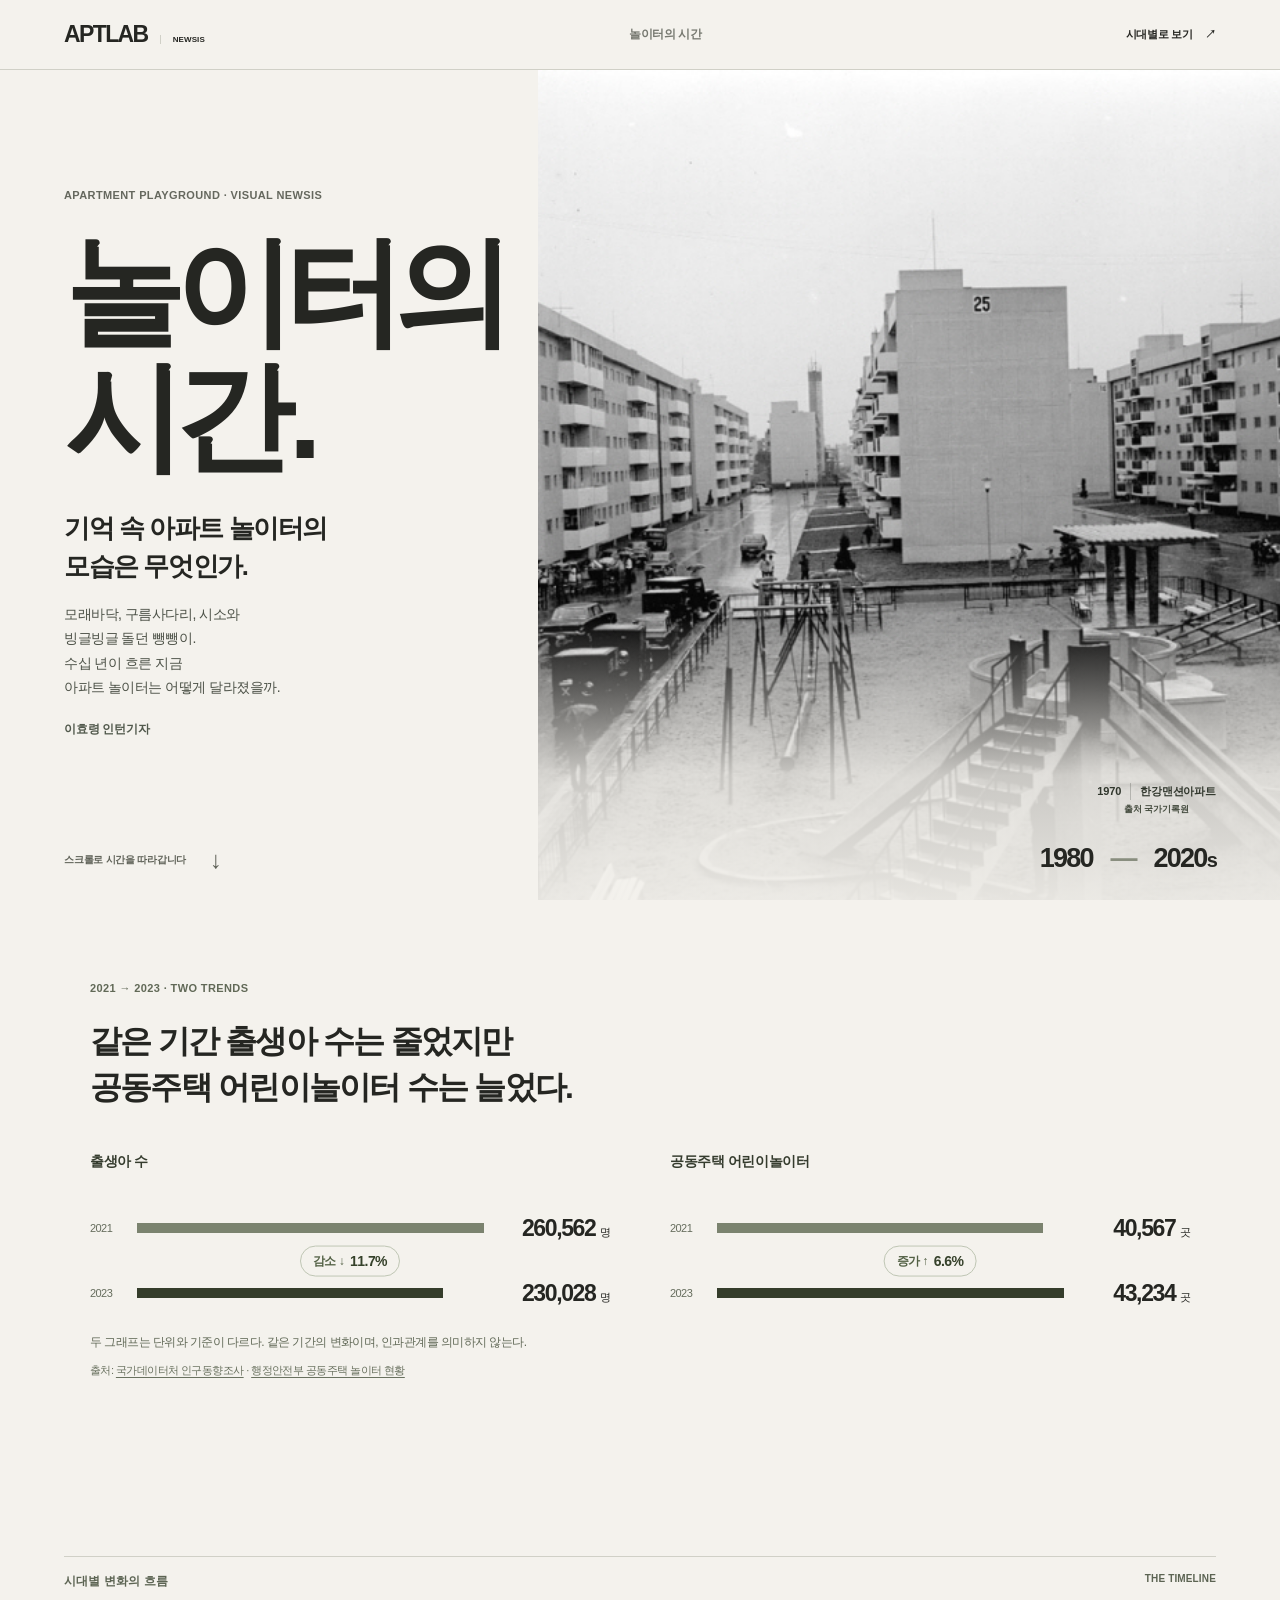
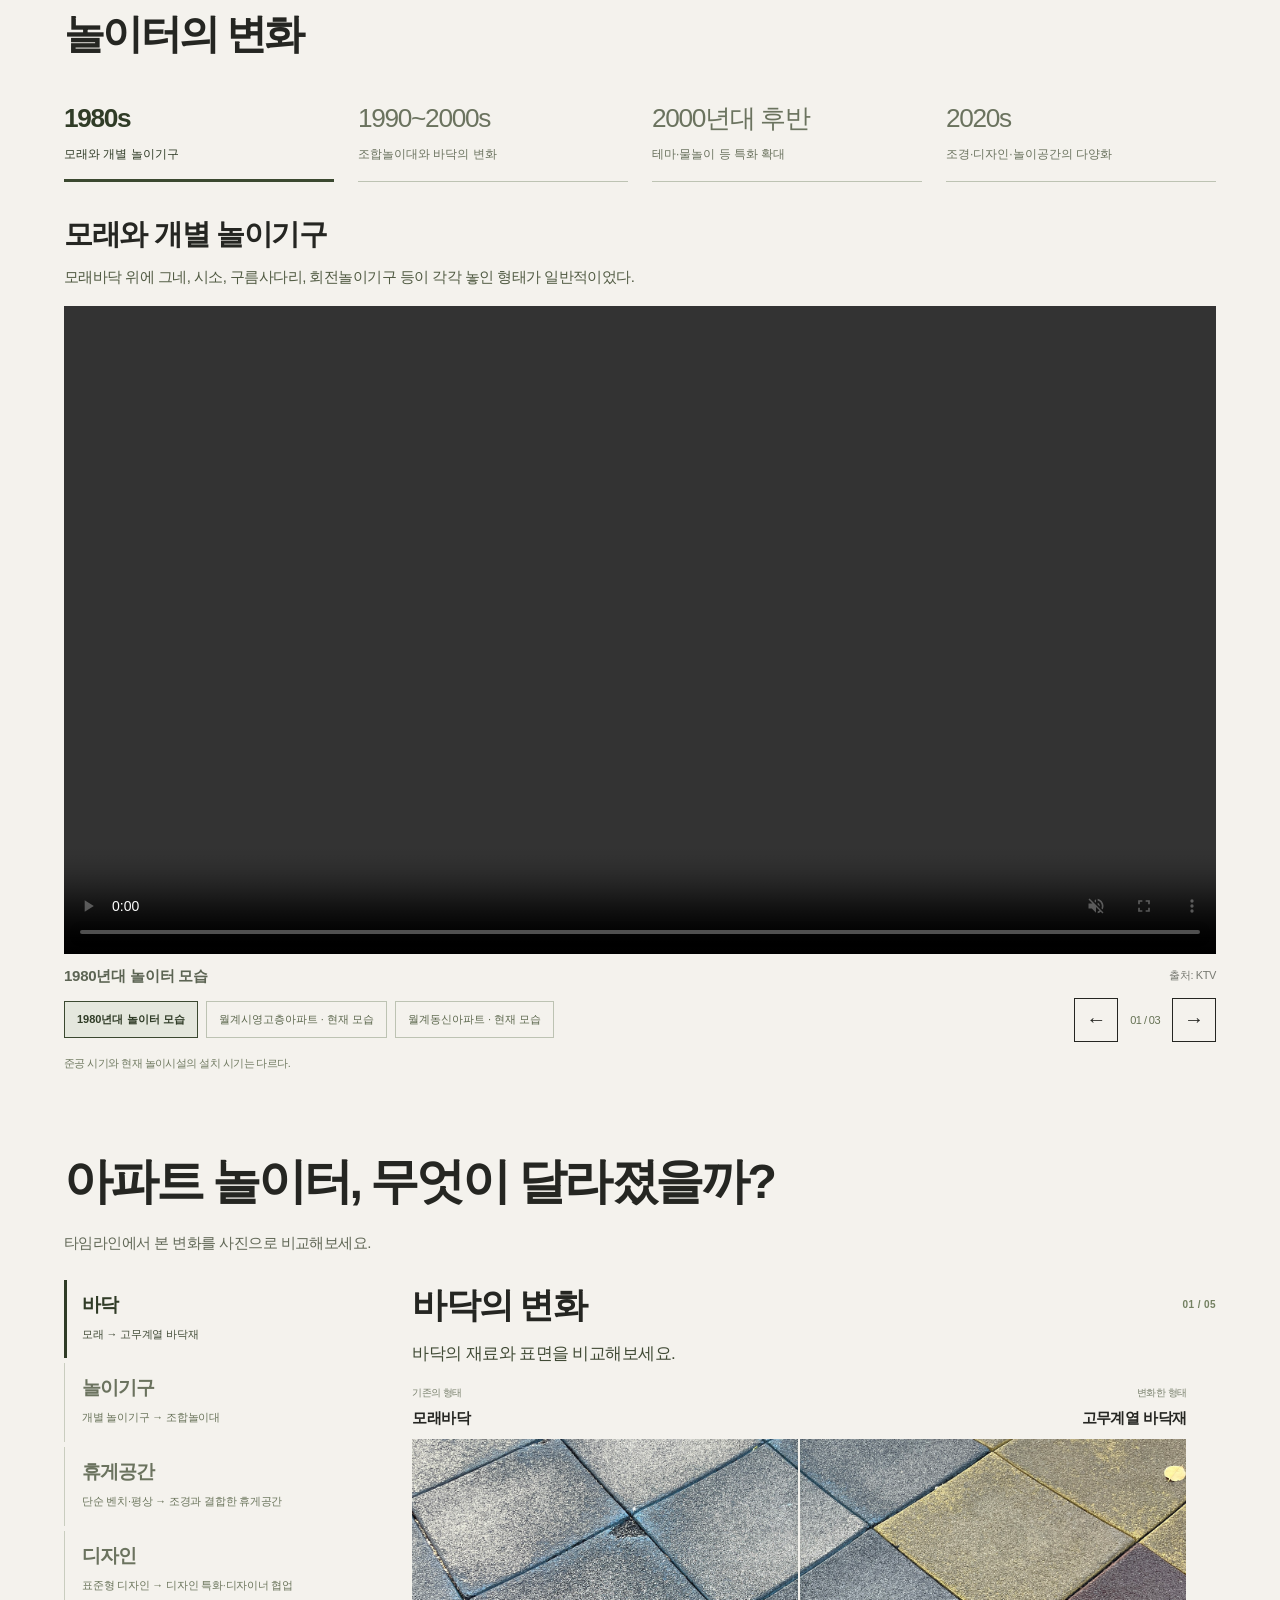
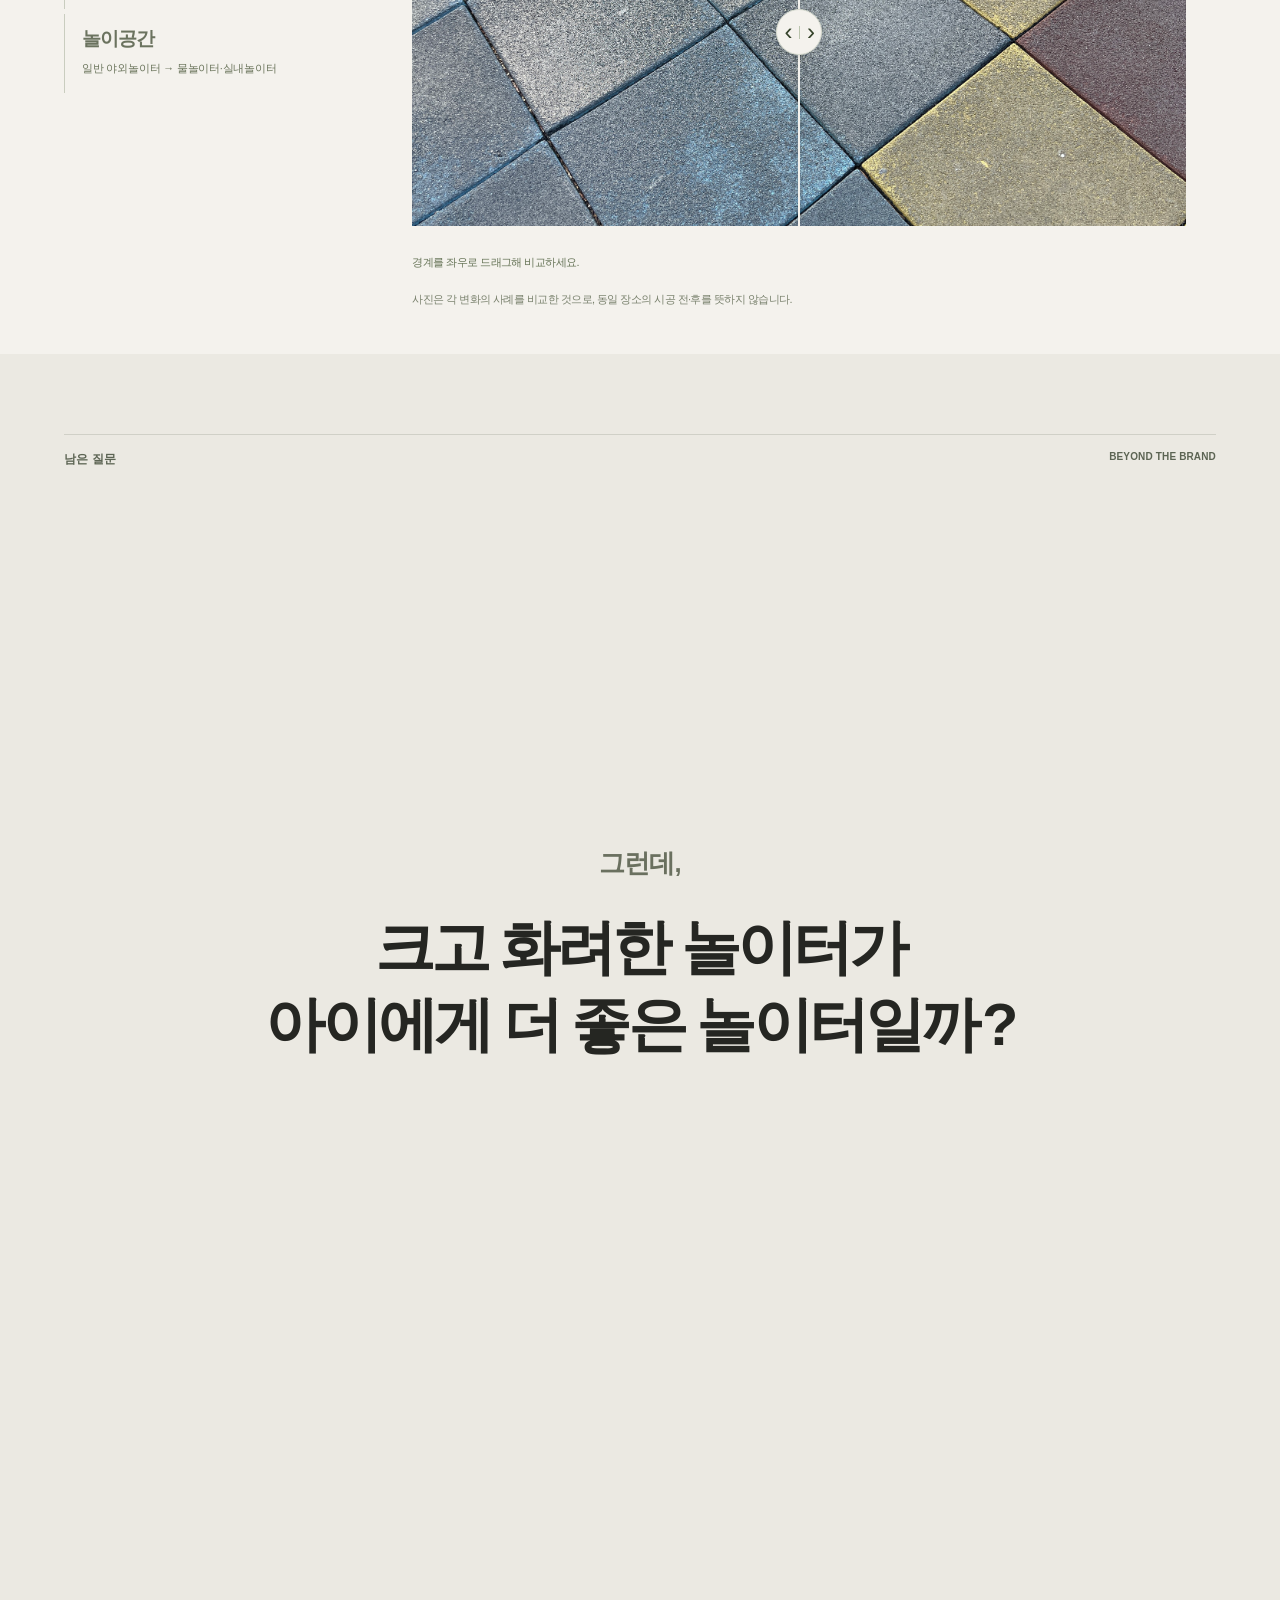
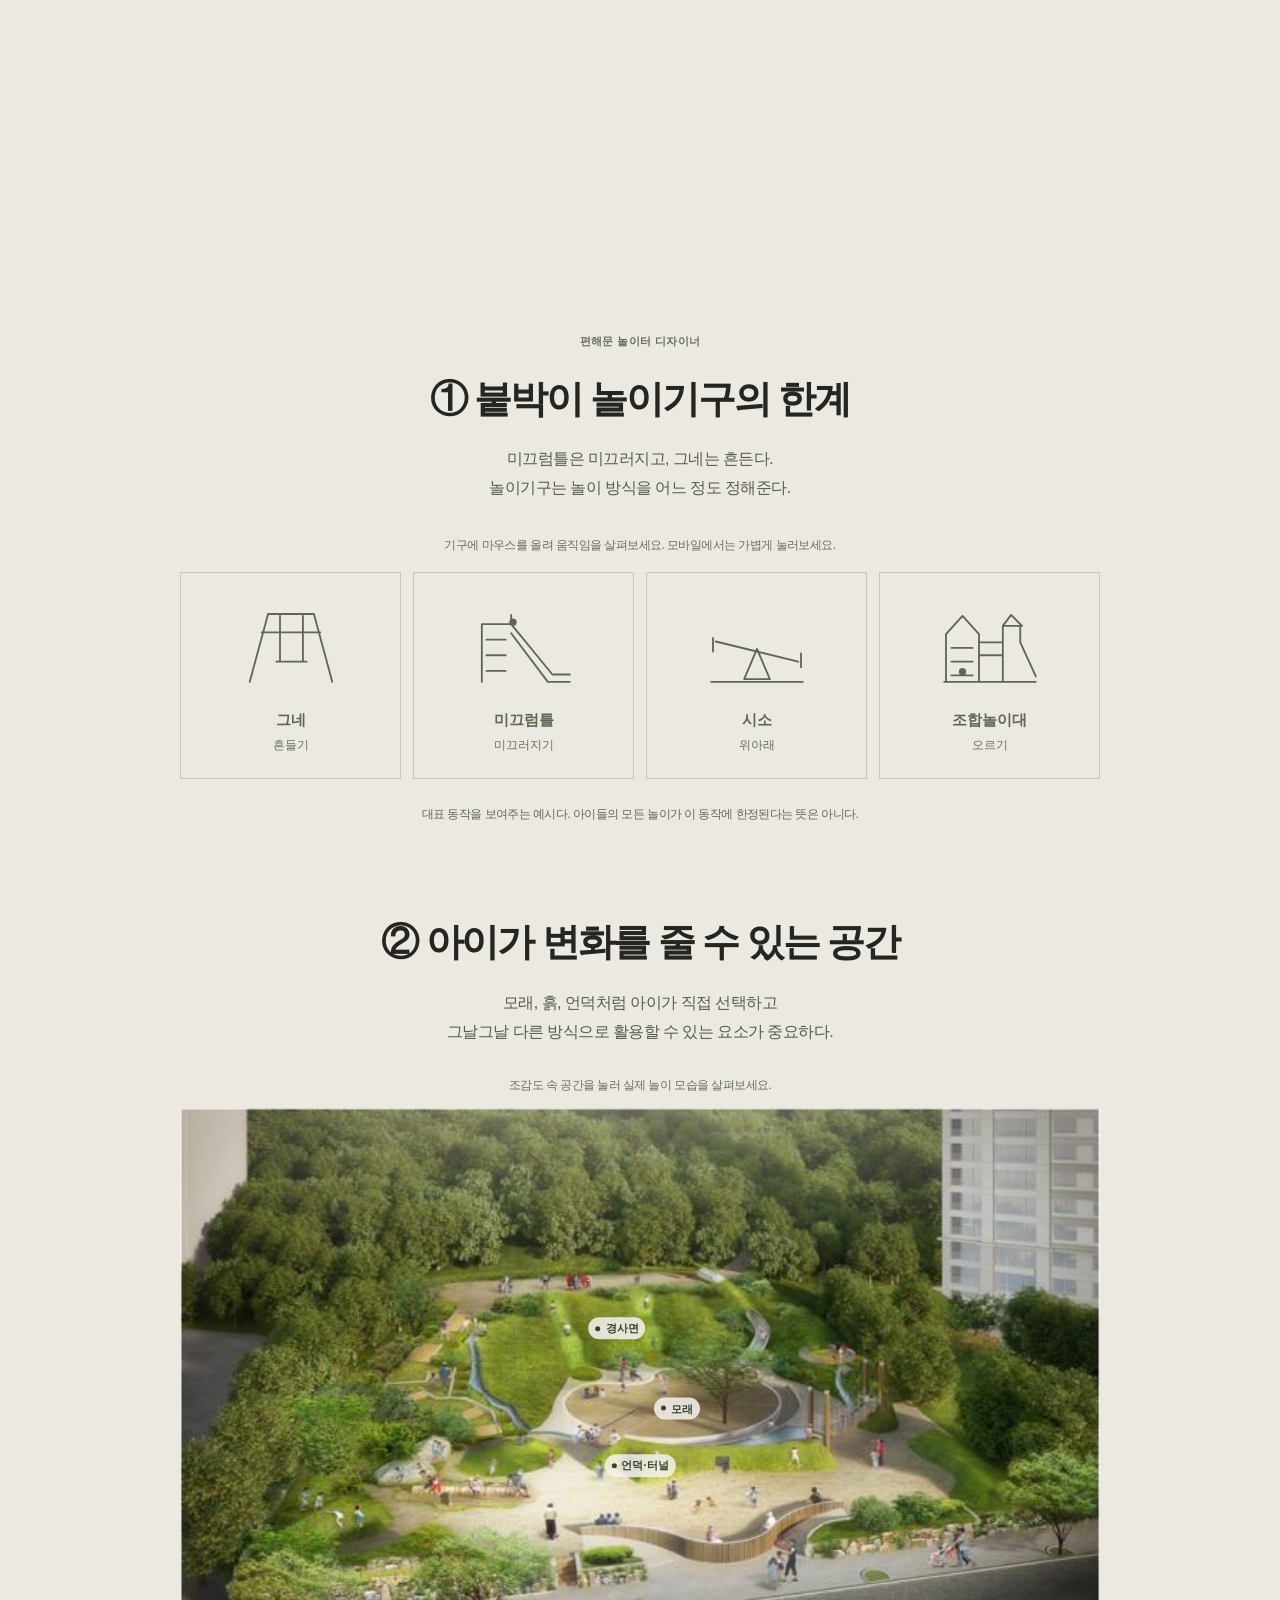
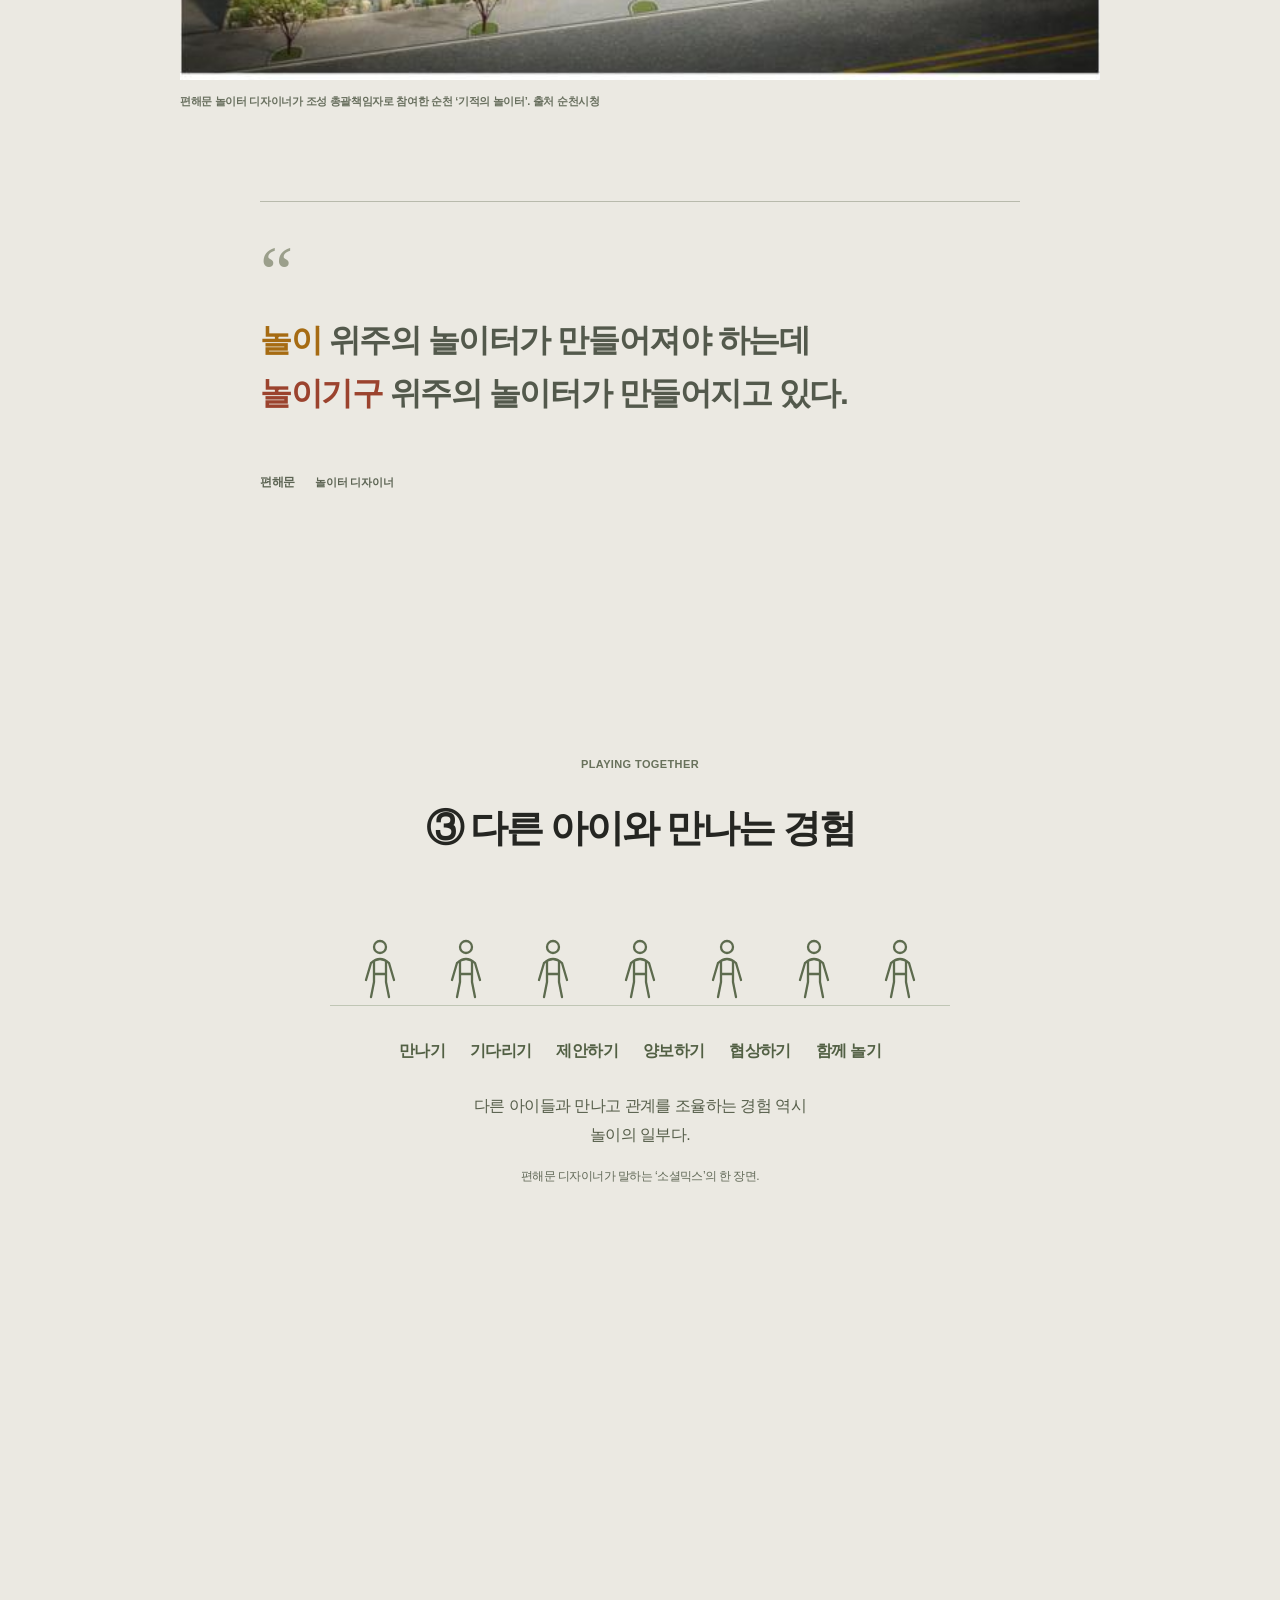
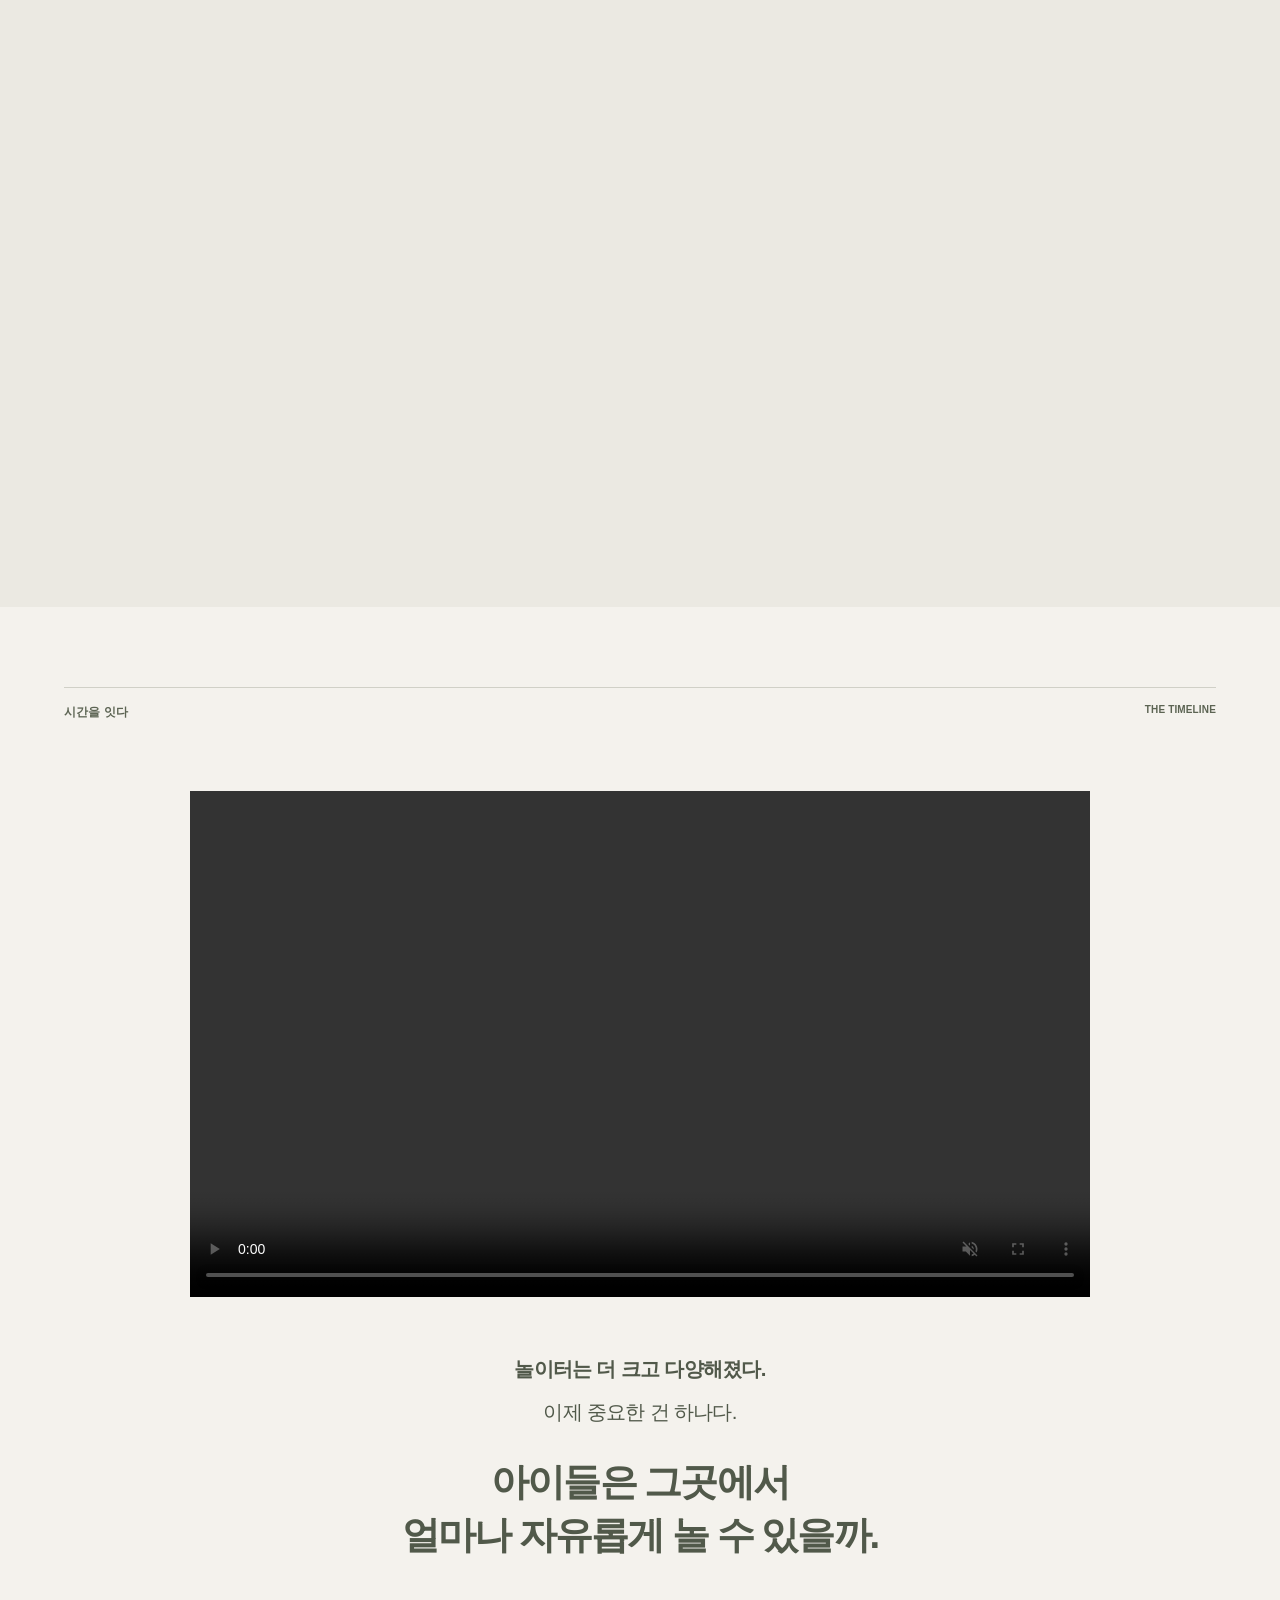
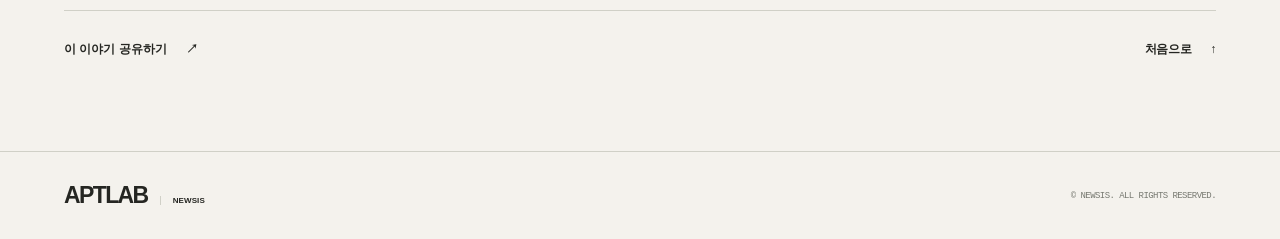
==== commit a52e64c6: "Replace playground ending video with silent optimized version" ====
--- a/playground/index.html
+++ b/playground/index.html
@@ -423,14 +423,14 @@
     <section class="section timeline" id="timeline" aria-labelledby="timeline-title">
       <div class="section-marker"><span>시간을 잇다</span><span>THE TIMELINE</span></div>
       <h2 class="visually-hidden" id="timeline-title">아파트 놀이터의 다음 질문</h2>
-      <!-- SECTION 08 VIDEO / '시간을 잇다' 섹션. 원본 image/VIDEO 08_1.MP4는 보존합니다.
-           재생용 image/VIDEO 08_1.web.mp4는 동일 영상을 H.264/AAC로 변환한 파일입니다.
-           원본 영상을 교체하면 재생용 파일도 다시 변환해 교체하세요.
-           교체 시 아래 src와 aria-label을 함께 수정하세요.
-           figure.timeline-video와 div.photo-frame은 유지합니다. 화면 진입 시 무음 반복 재생, 이탈 시 정지합니다. -->
+      <!-- SECTION 08 VIDEO / '시간을 잇다' 섹션.
+           image/VIDEO 08_2.mp4: 원본 H.264 영상 데이터를 재압축 없이 보존하고 음성 트랙을 제거한 웹 재생용 파일입니다.
+           원본 음성 포함 파일은 취재 자료 폴더에 별도로 보관합니다.
+           교체 시 아래 src와 링크를 함께 수정하세요.
+           화면 진입 시 무음 반복 재생, 이탈 시 정지합니다. -->
       <figure class="timeline-video reveal" id="timeline-video" aria-label="시간을 잇다 영상">
         <div class="photo-frame">
-          <video class="photo-media" src="image/VIDEO%2008_1.web.mp4" aria-label="시간을 잇다 현장 영상" muted loop playsinline controls preload="none">이 브라우저에서는 영상을 재생할 수 없습니다. <a href="image/VIDEO%2008_1.MP4">영상 파일 보기</a></video>
+          <video class="photo-media" src="image/VIDEO%2008_2.mp4" aria-label="시간을 잇다 현장 영상" muted loop playsinline controls preload="none">이 브라우저에서는 영상을 재생할 수 없습니다. <a href="image/VIDEO%2008_2.mp4">영상 파일 보기</a></video>
         </div>
       </figure>
       <!-- ENDING COPY / 영상과 분리된 문구입니다. 기존 스크롤 fade-in을 그대로 사용합니다. -->
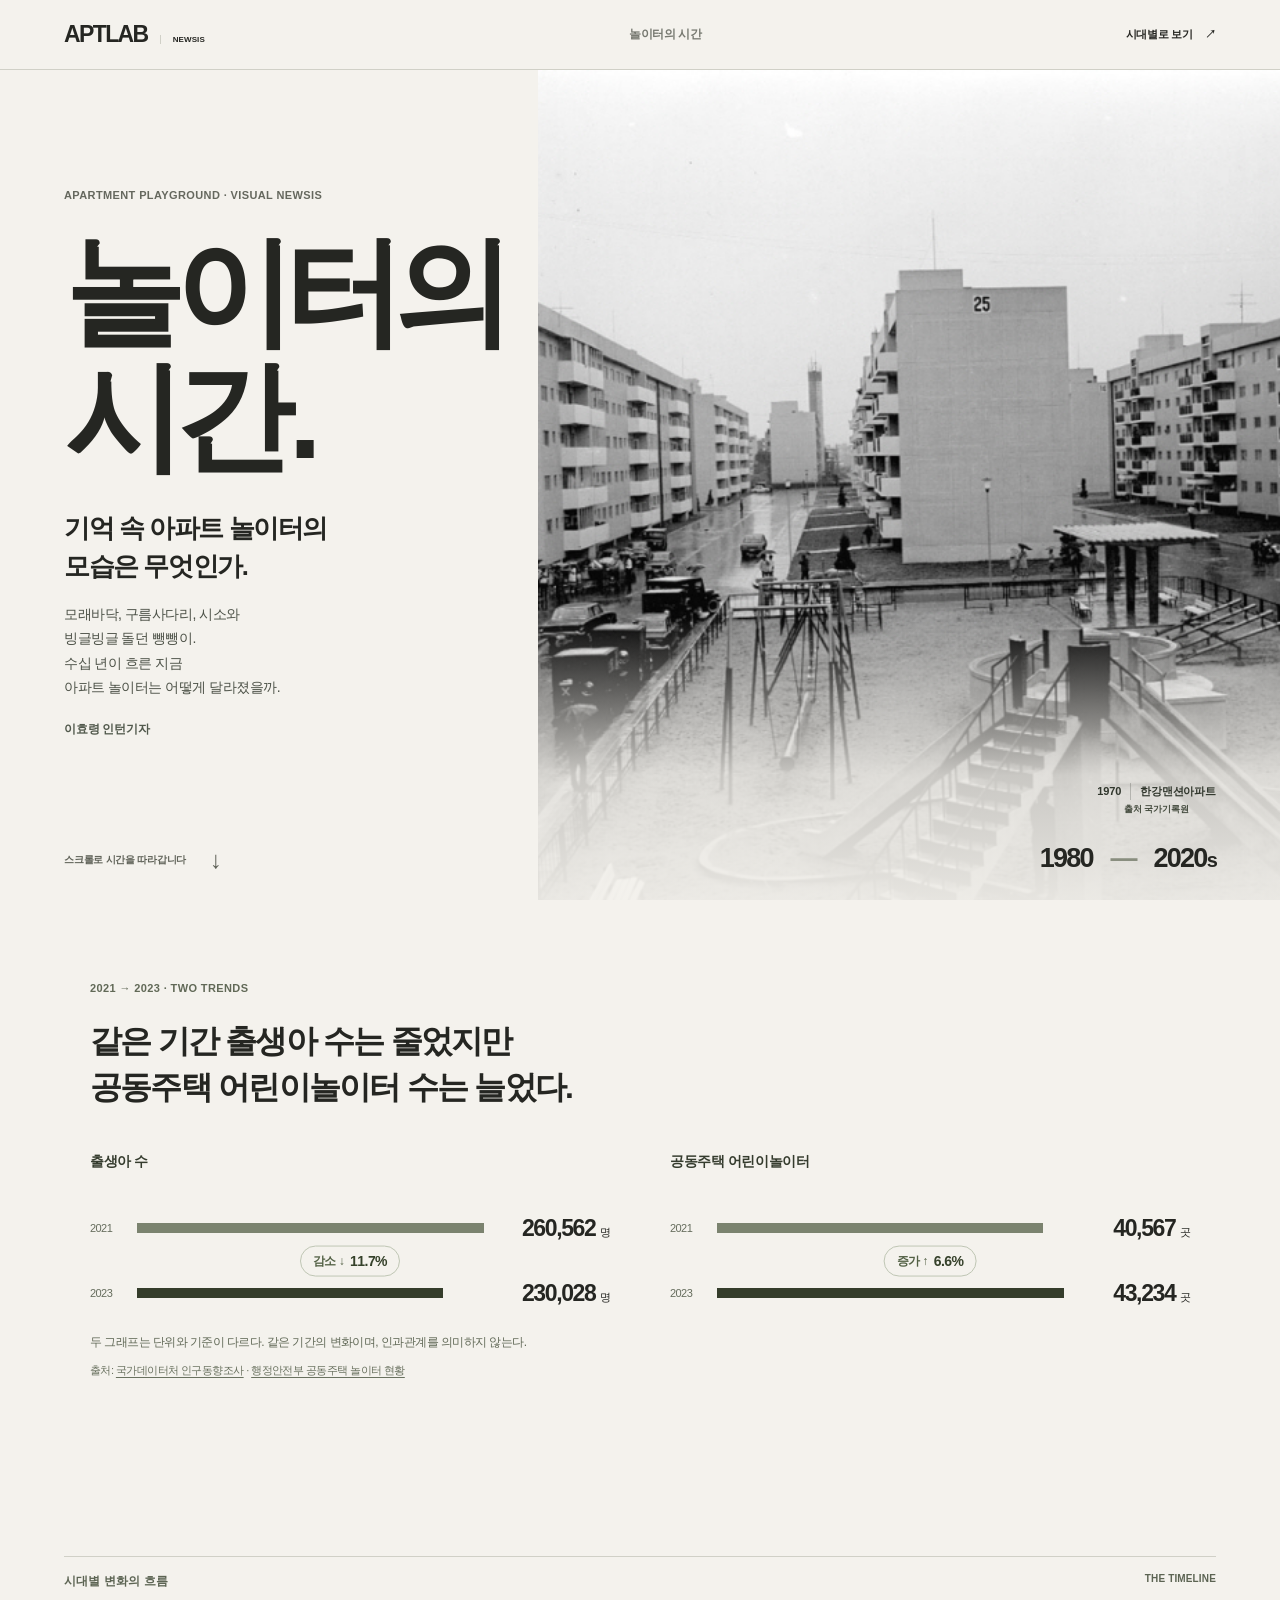
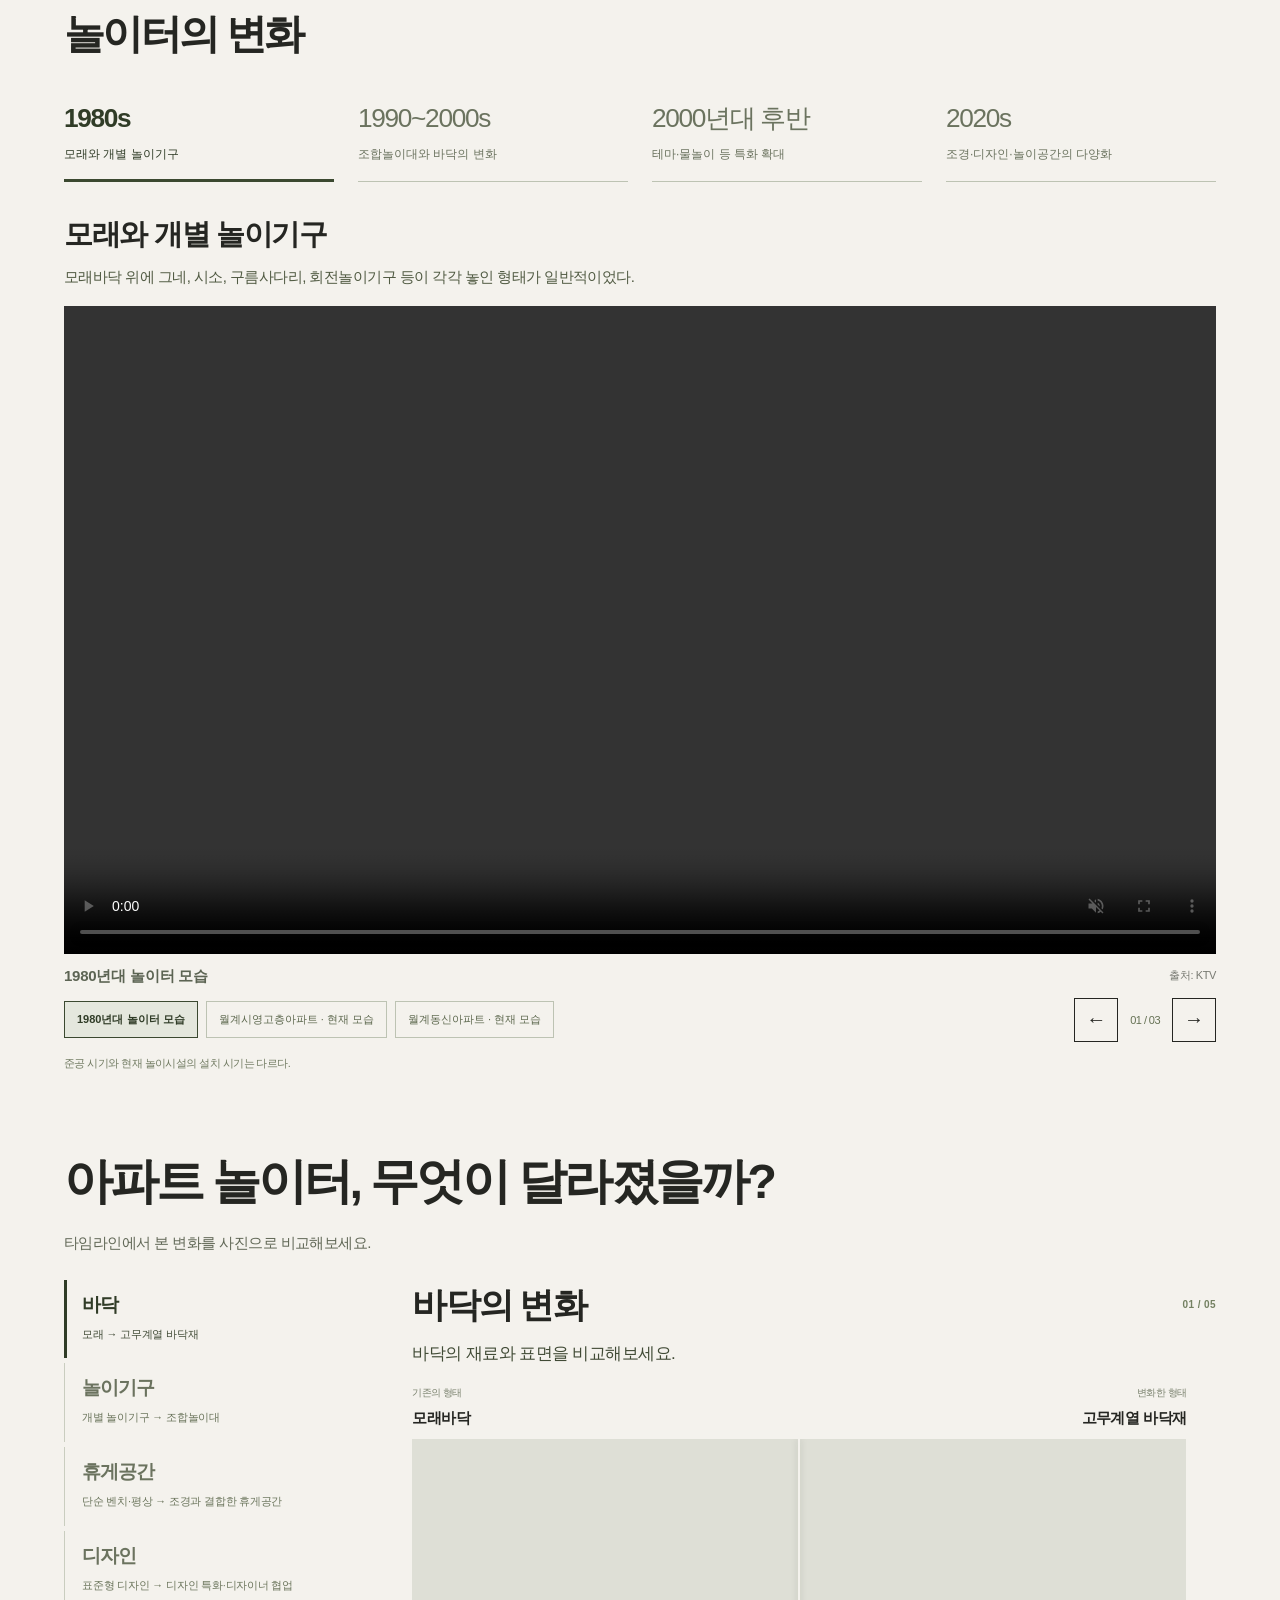
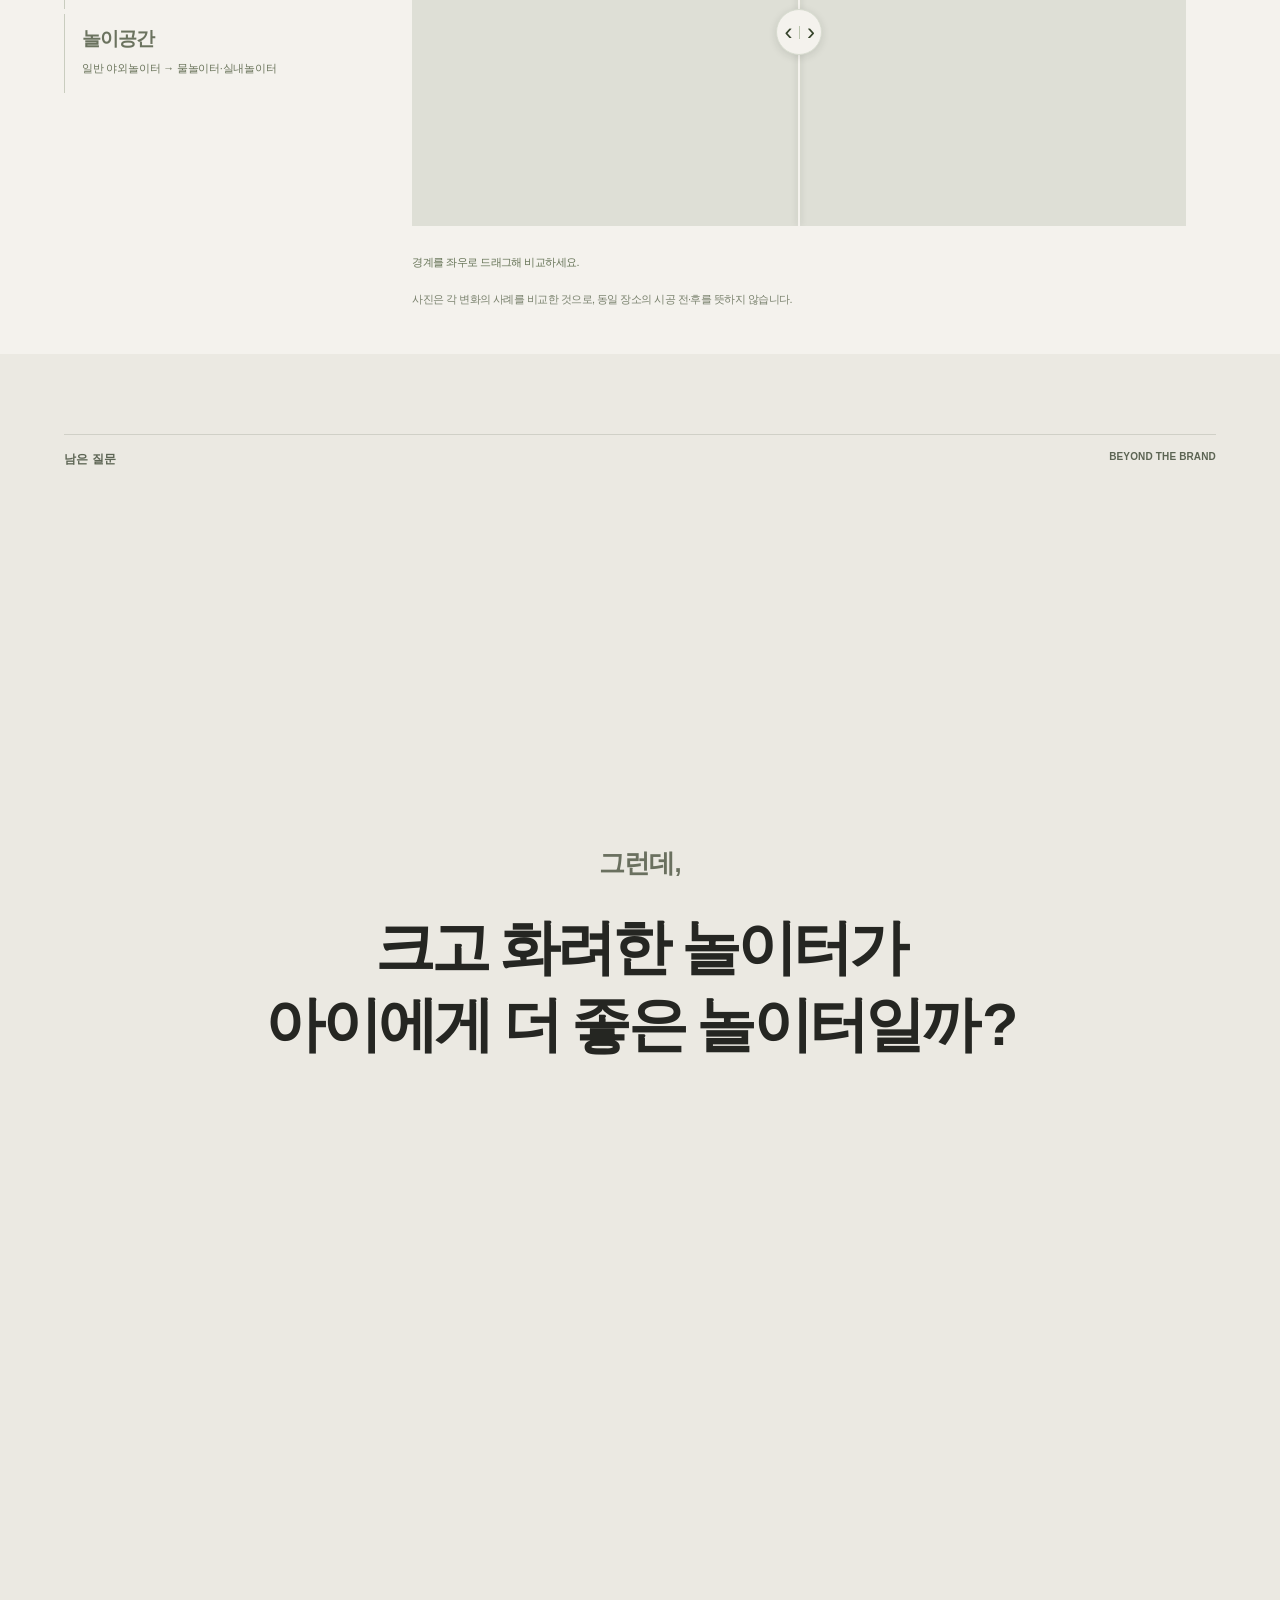
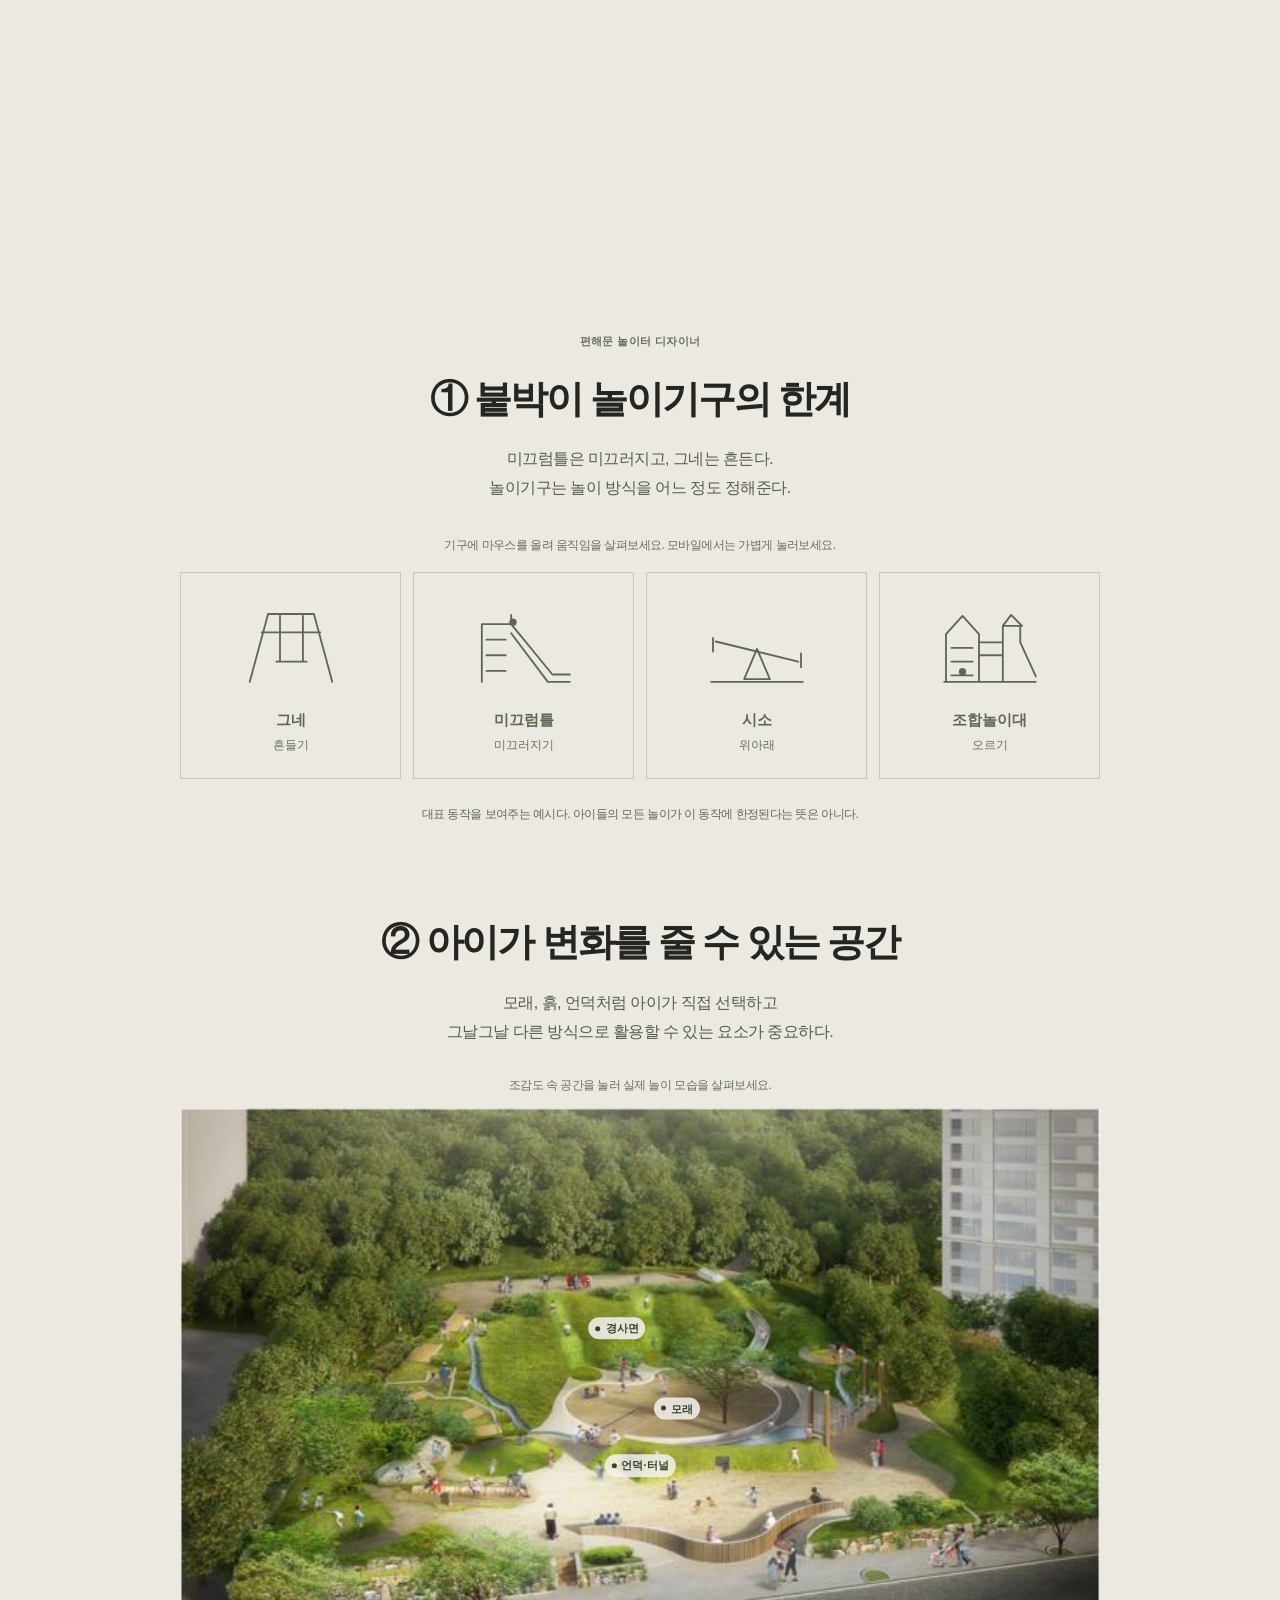
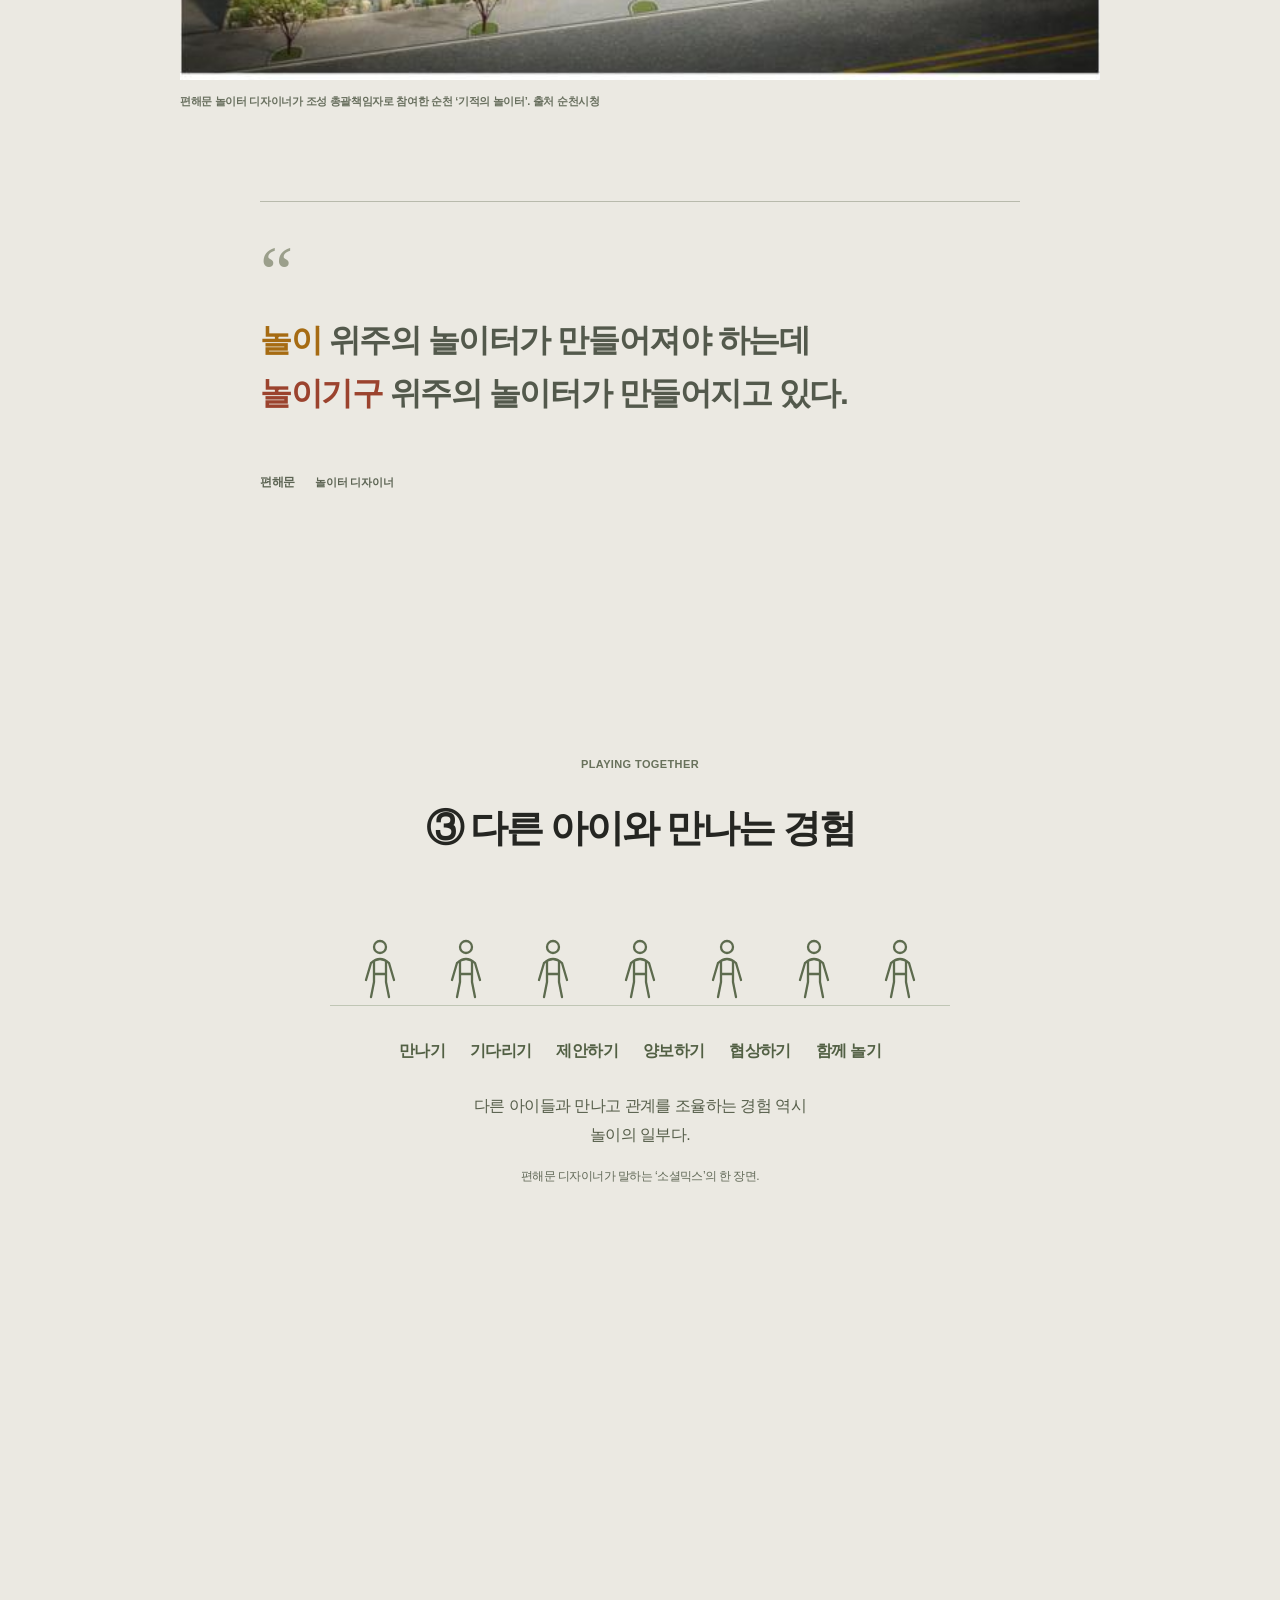
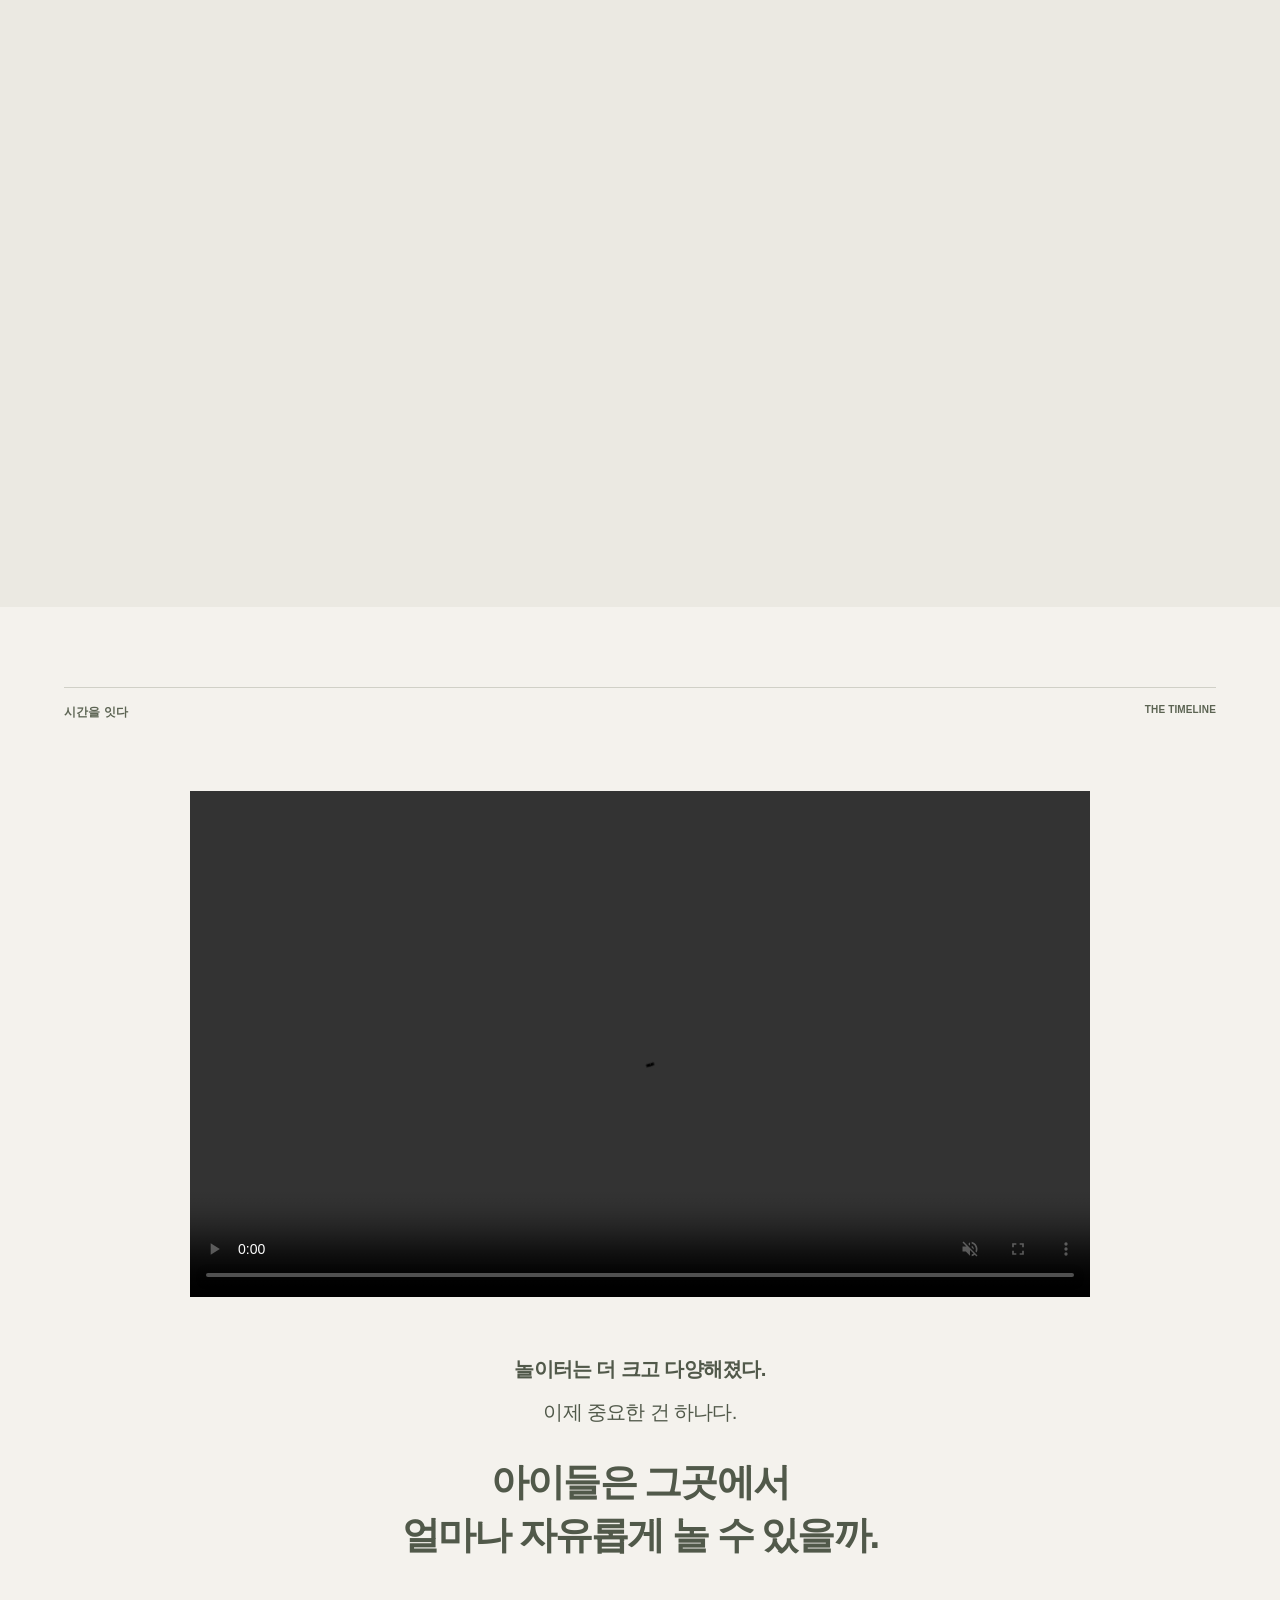
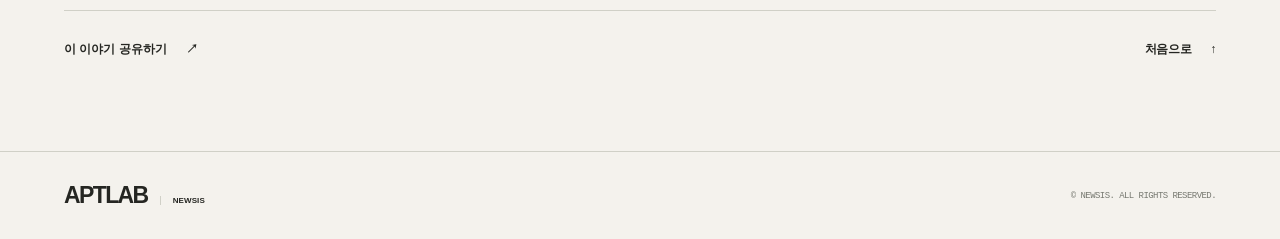
==== commit 0e412726: "Redesign playground share thumbnail using archival hero photograph" ====
--- a/playground/index.html
+++ b/playground/index.html
@@ -24,16 +24,16 @@
   <meta property="og:description" content="기억 속 아파트 놀이터의 모습은 무엇인가. 모래바닥과 철제기구에서 조경·휴식 공간으로 이어진 놀이터의 변화를 살펴봅니다.">
   <meta property="og:url" content="https://aptlab.newsis.com/playground/">
   <!-- 공유용 정지 이미지: 한강맨션아파트 사진·중앙 제목을 별도 PNG로 구성합니다. -->
-  <meta property="og:image" content="https://aptlab.newsis.com/playground/image/share-playground.png">
+  <meta property="og:image" content="https://aptlab.newsis.com/playground/image/share-playground-v2.png">
   <meta property="og:image:type" content="image/png">
   <meta property="og:image:width" content="1200">
   <meta property="og:image:height" content="630">
-  <meta property="og:image:alt" content="한강맨션아파트 놀이터 사진과 중앙에 배치한 놀이터의 시간 제목. 출처 국가기록원.">
+  <meta property="og:image:alt" content="한강맨션아파트 놀이터 흑백 사진과 왼쪽에 두 줄로 배치한 놀이터의 시간 제목. 오른쪽 하단 출처 국가기록원.">
   <meta name="twitter:card" content="summary_large_image">
   <meta name="twitter:title" content="놀이터의 시간 | 비주얼 뉴시스">
   <meta name="twitter:description" content="기억 속 아파트 놀이터의 모습은 무엇인가. 모래바닥과 철제기구에서 조경·휴식 공간으로 이어진 놀이터의 변화를 살펴봅니다.">
-  <meta name="twitter:image" content="https://aptlab.newsis.com/playground/image/share-playground.png">
-  <meta name="twitter:image:alt" content="한강맨션아파트 놀이터 사진과 중앙에 배치한 놀이터의 시간 제목. 출처 국가기록원.">
+  <meta name="twitter:image" content="https://aptlab.newsis.com/playground/image/share-playground-v2.png">
+  <meta name="twitter:image:alt" content="한강맨션아파트 놀이터 흑백 사진과 왼쪽에 두 줄로 배치한 놀이터의 시간 제목. 오른쪽 하단 출처 국가기록원.">
   <link rel="icon" href="image/favicon.svg" type="image/svg+xml">
   <link rel="stylesheet" href="css/style.css?v=20261006-6">
   <link rel="stylesheet" href="css/typography.css?v=20261013-5">
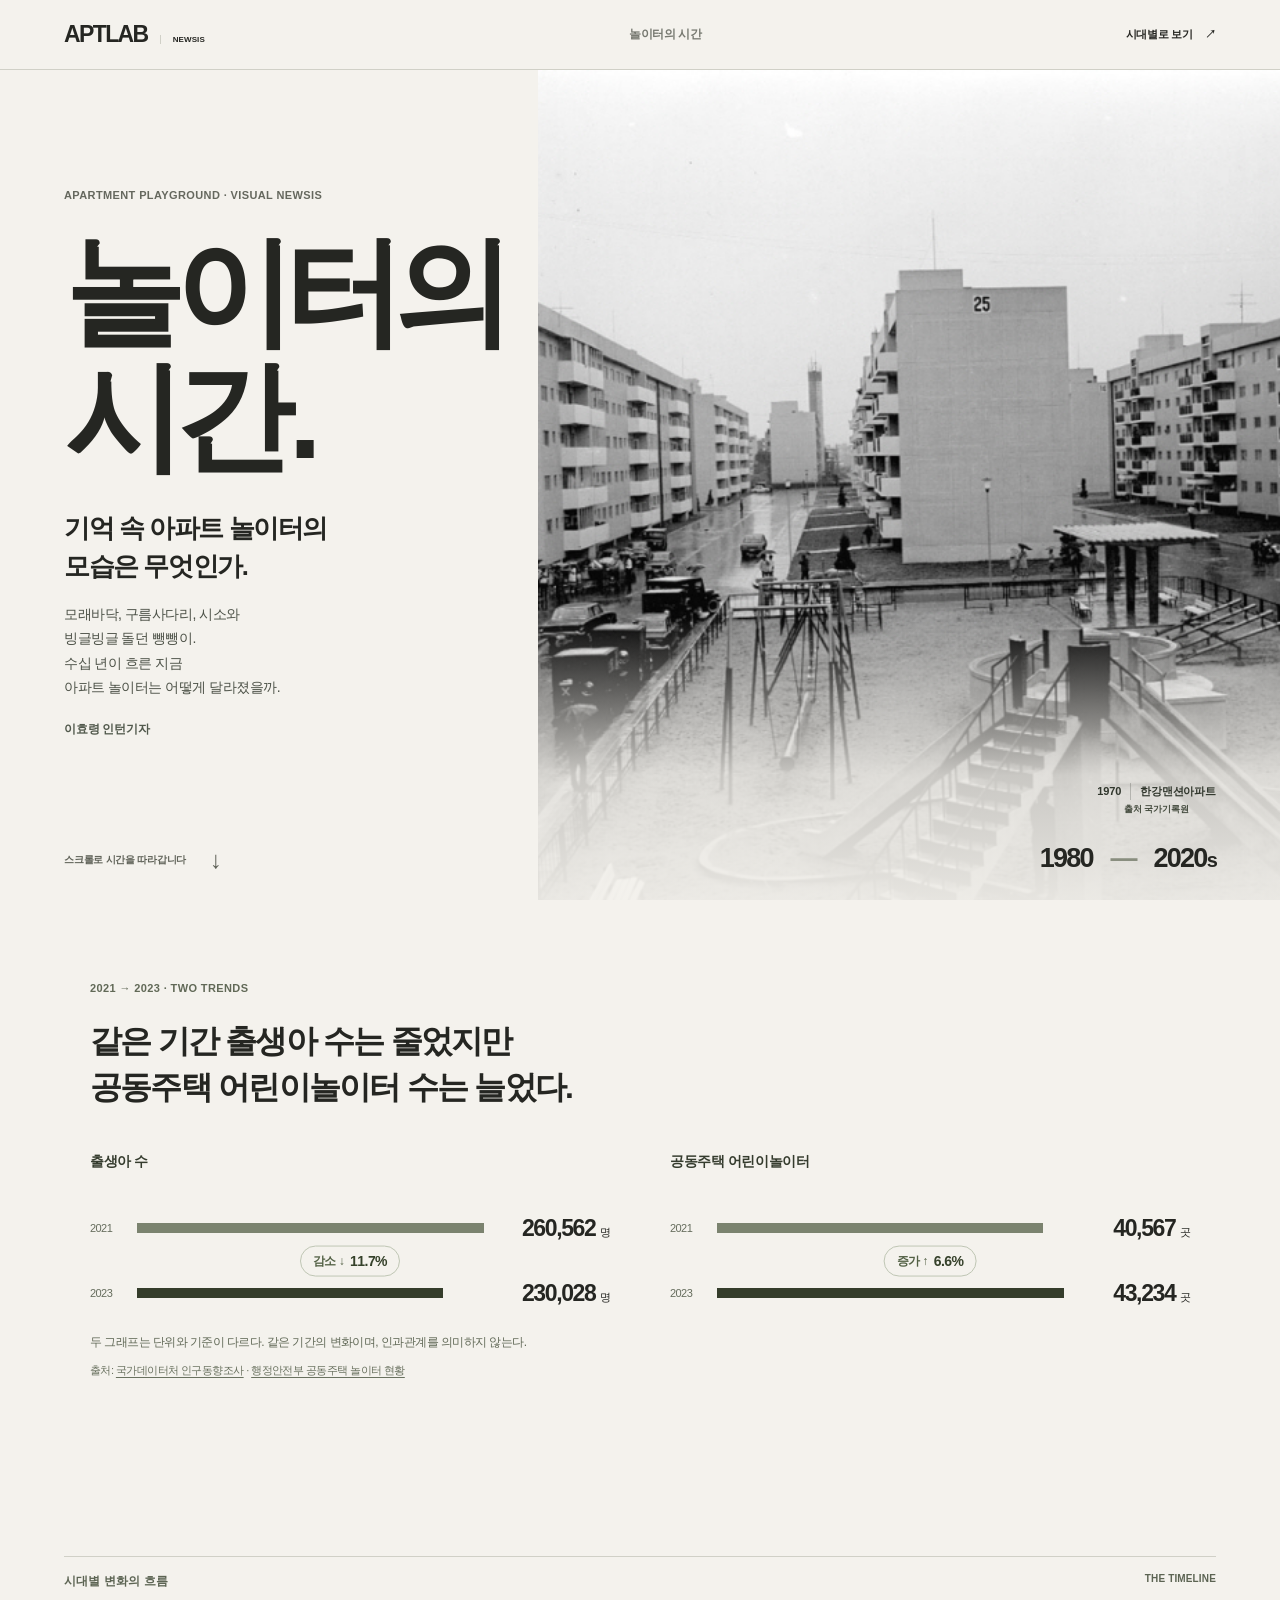
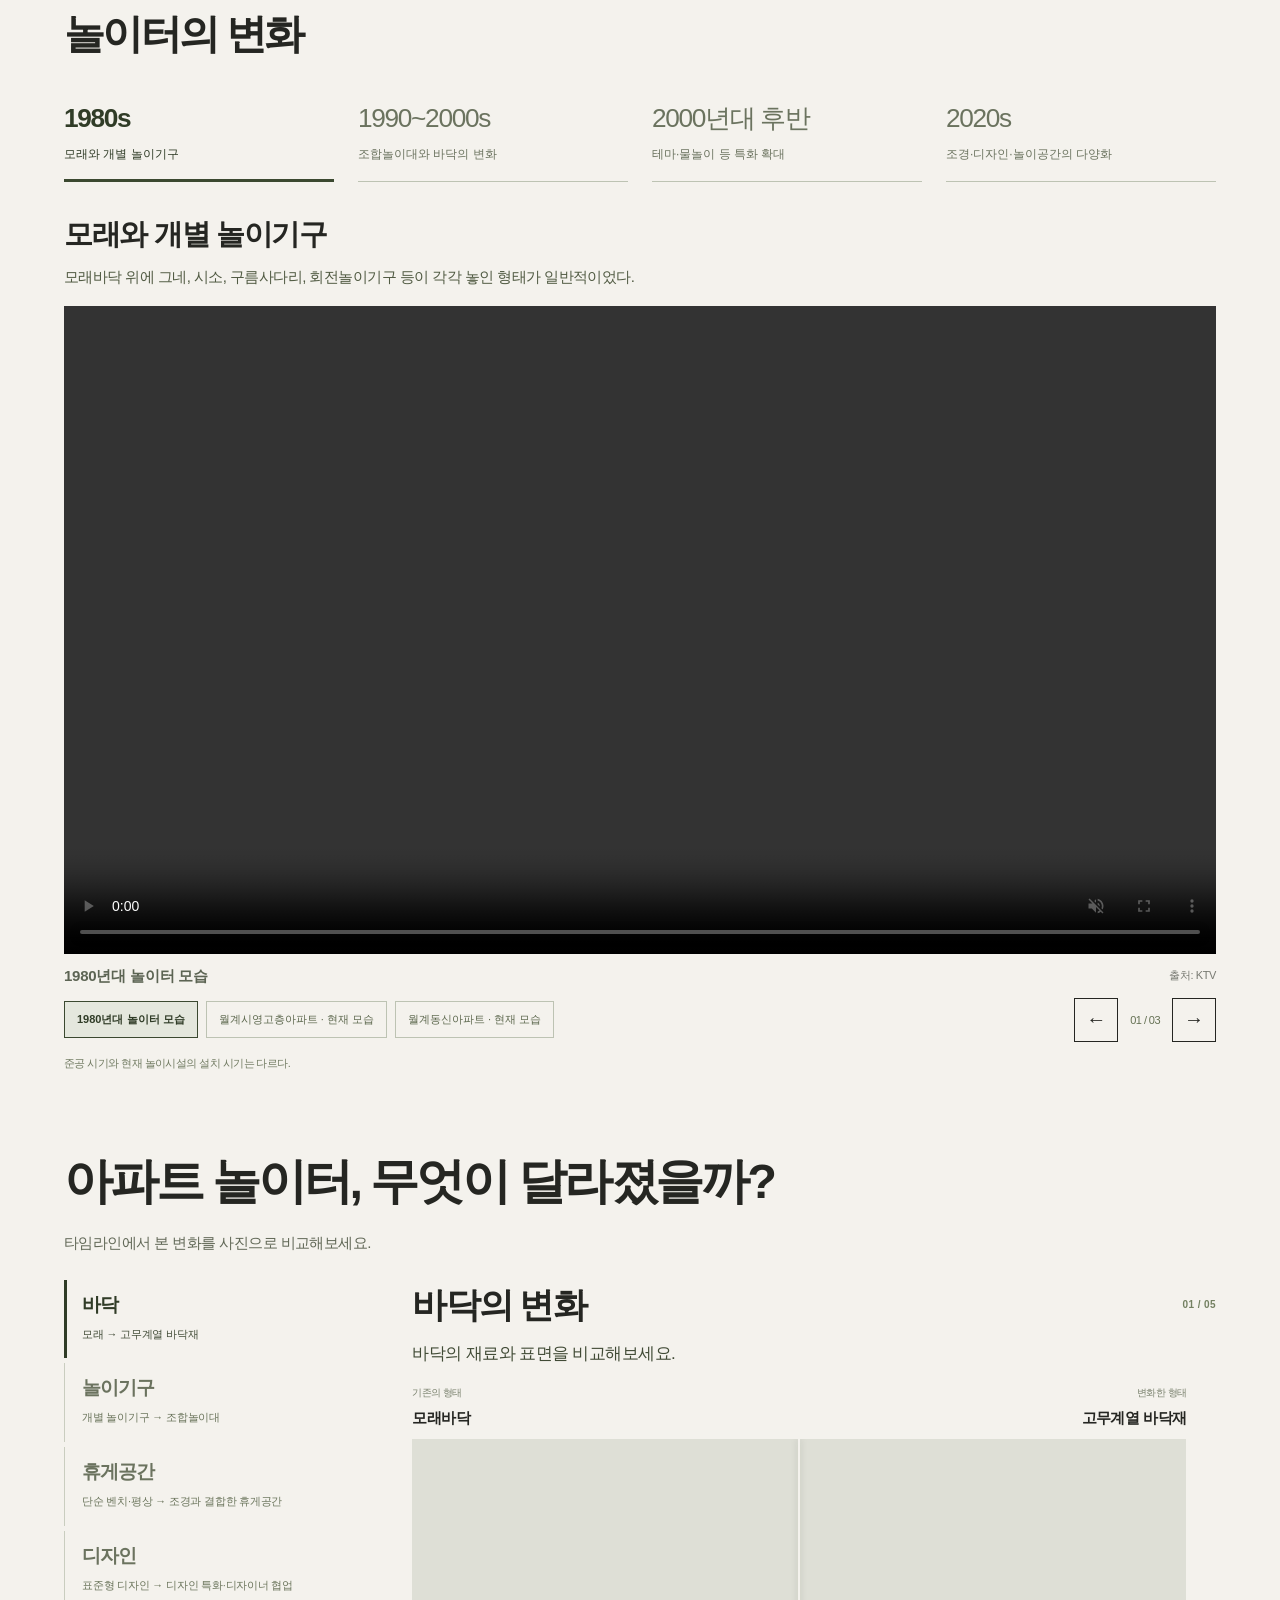
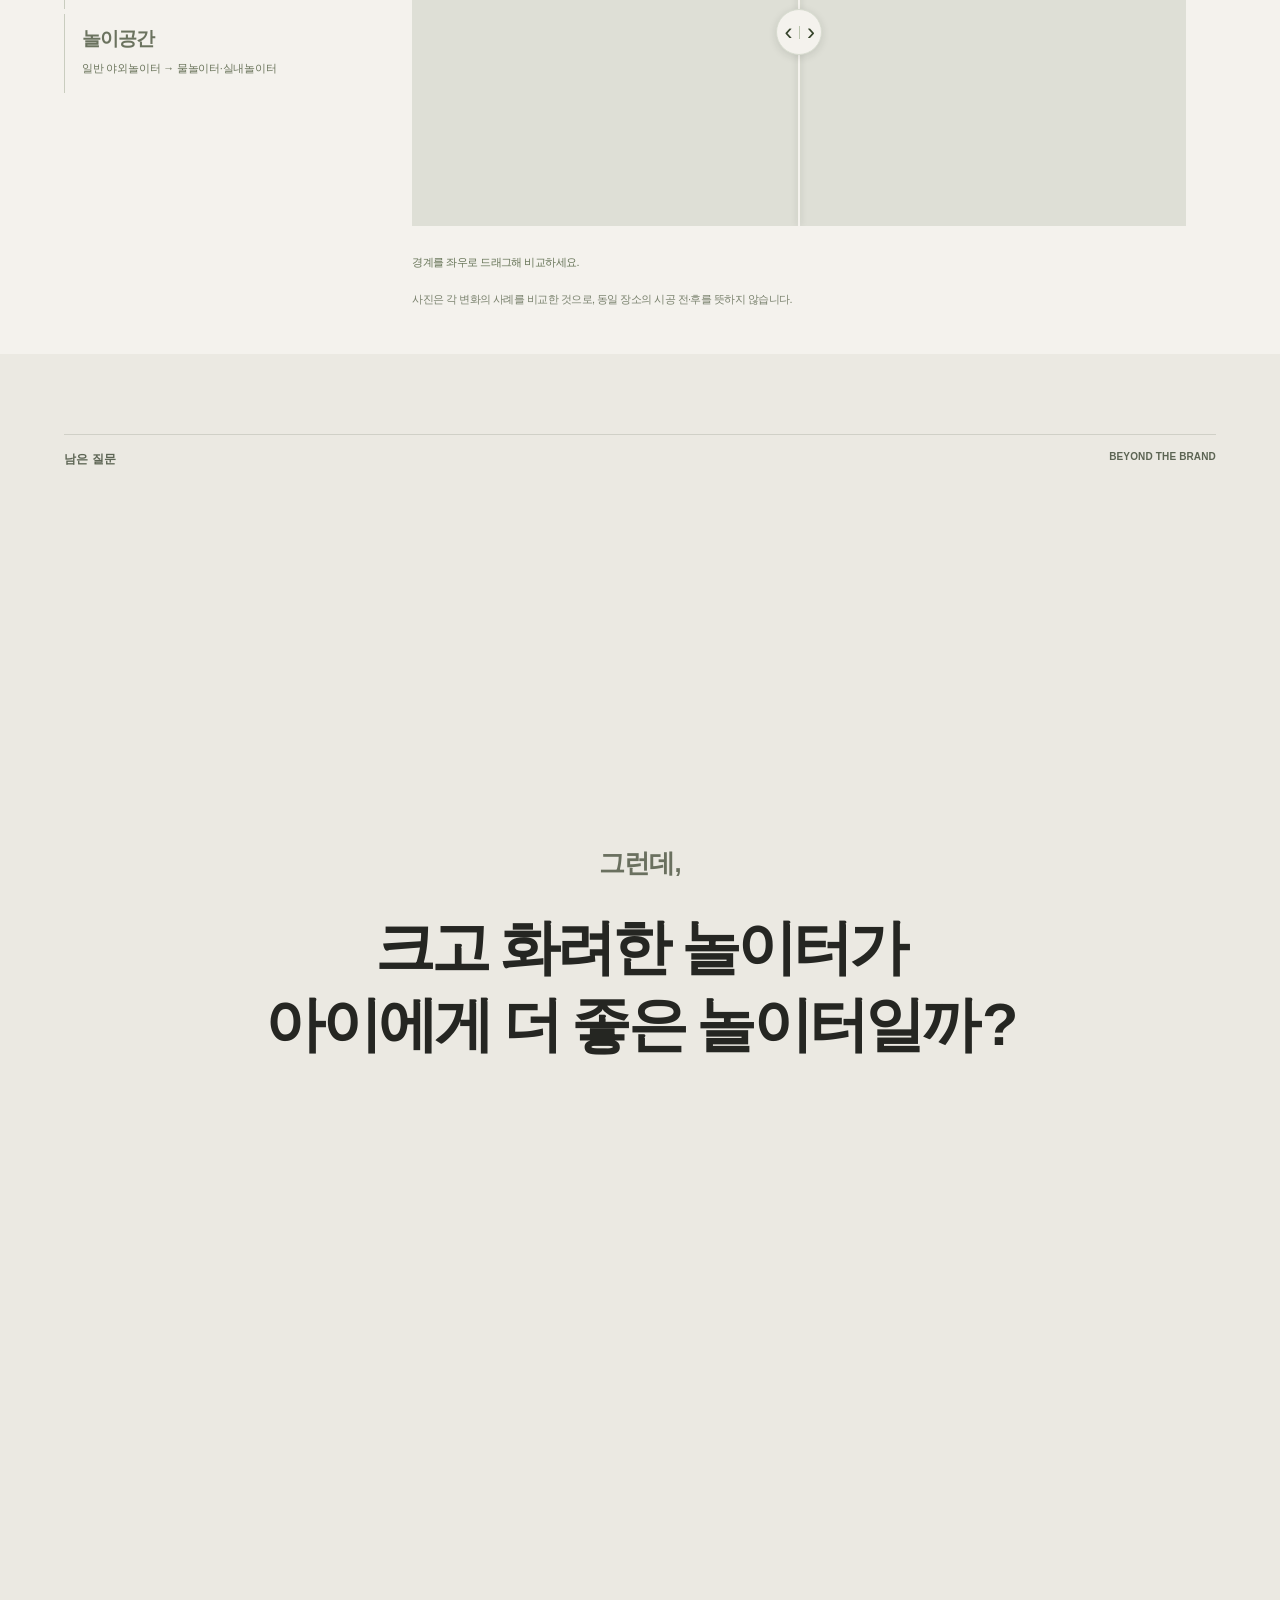
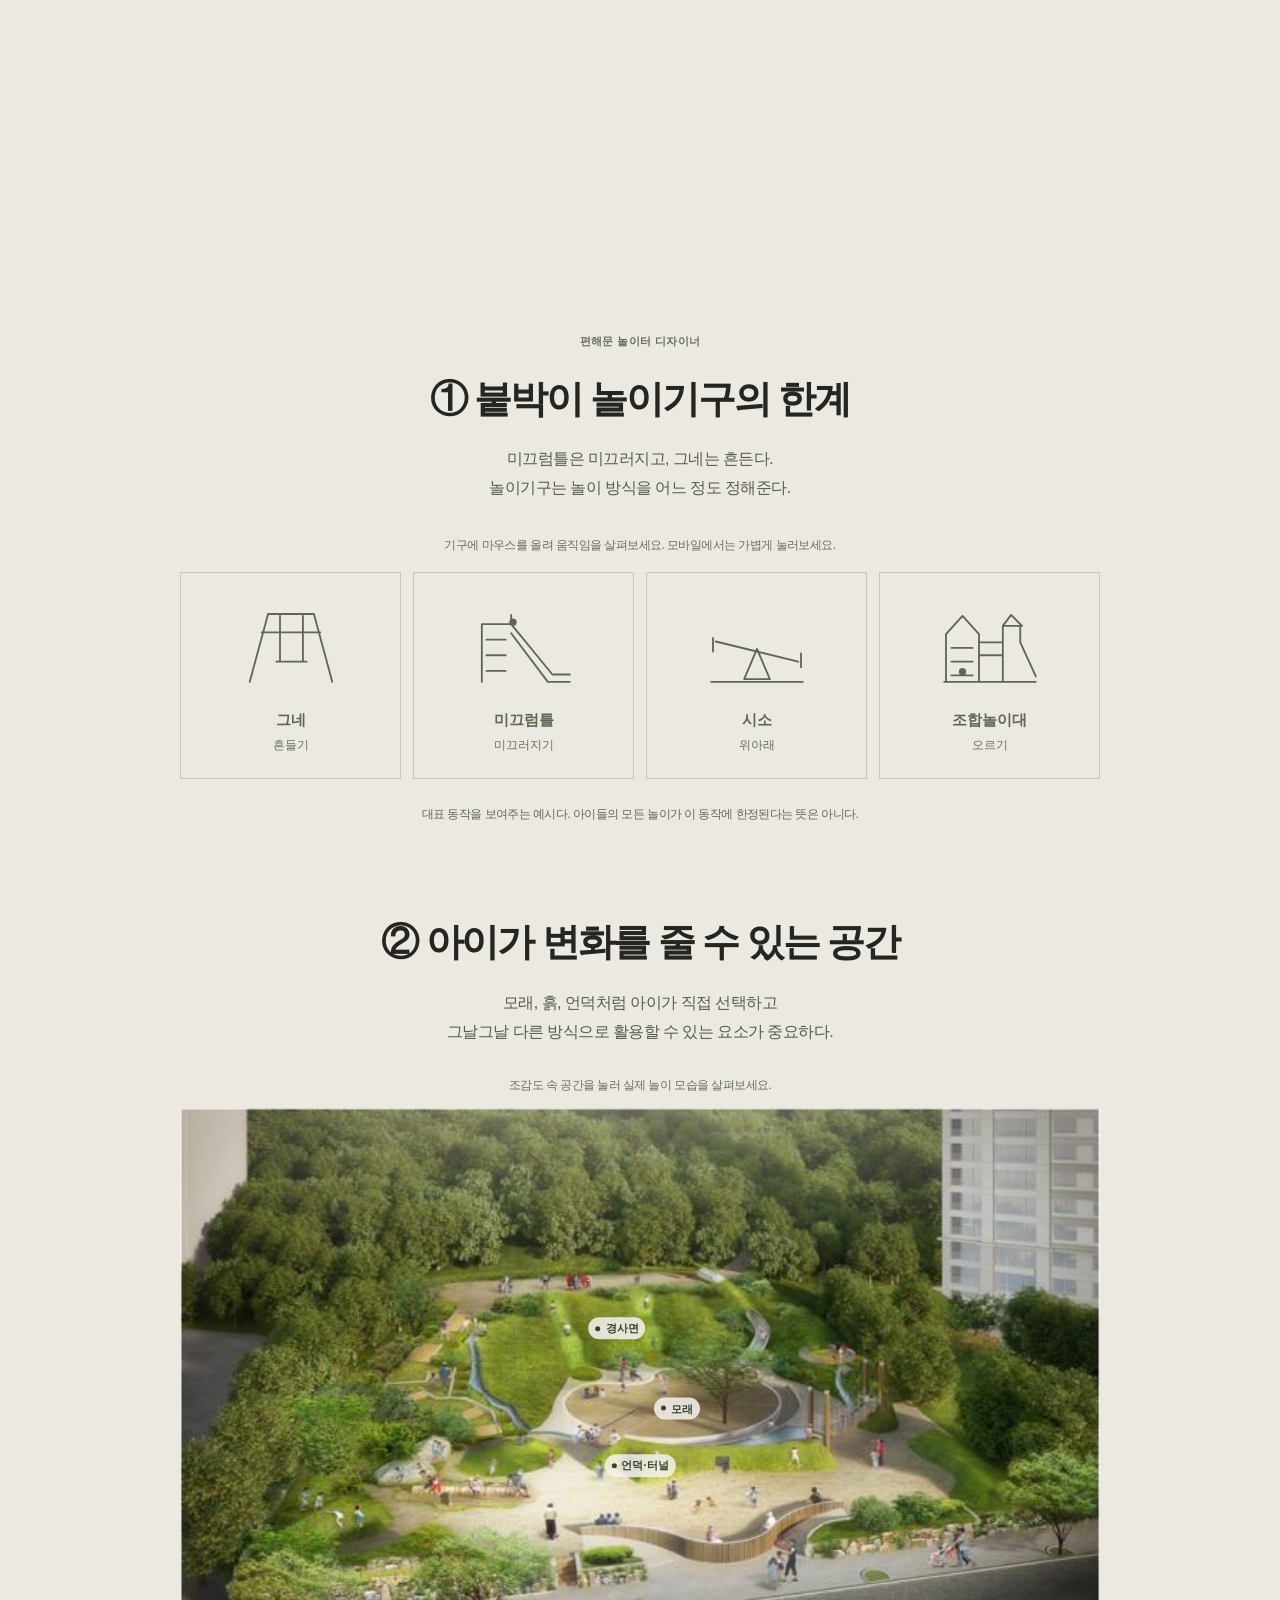
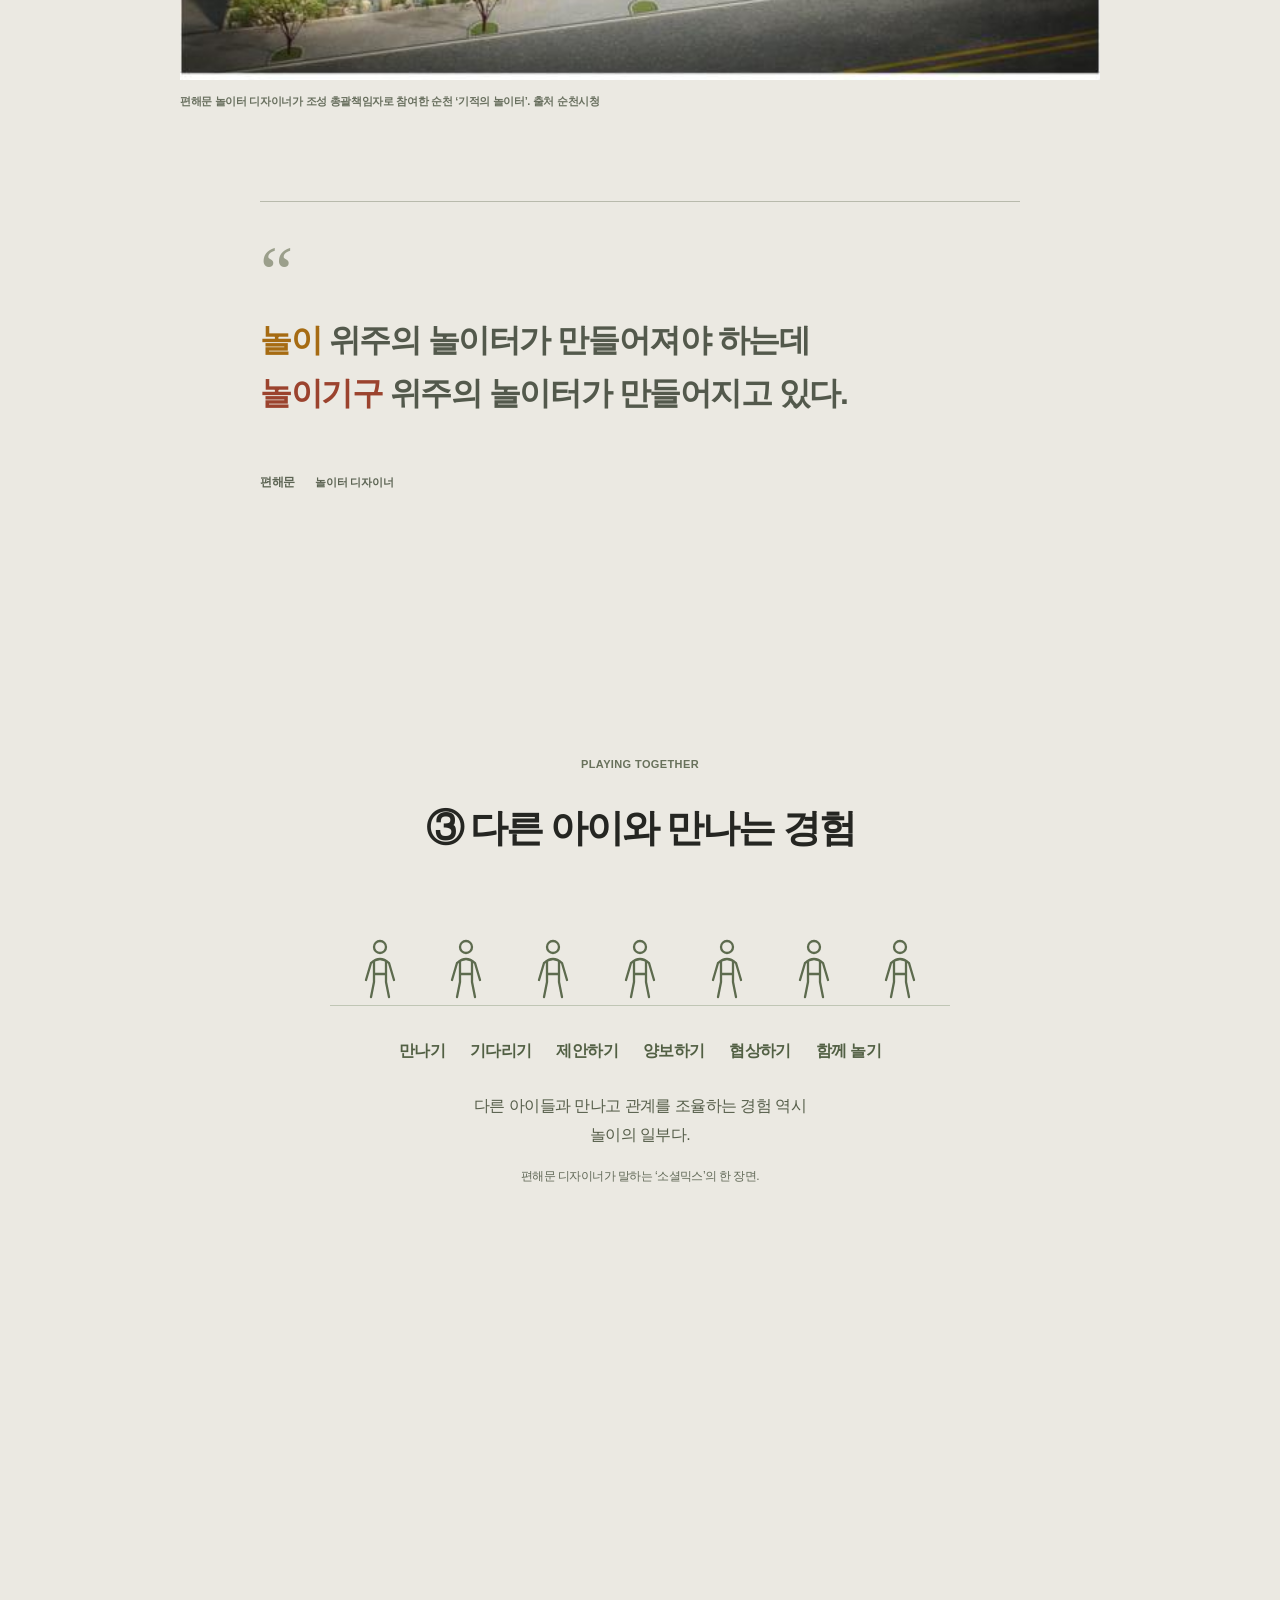
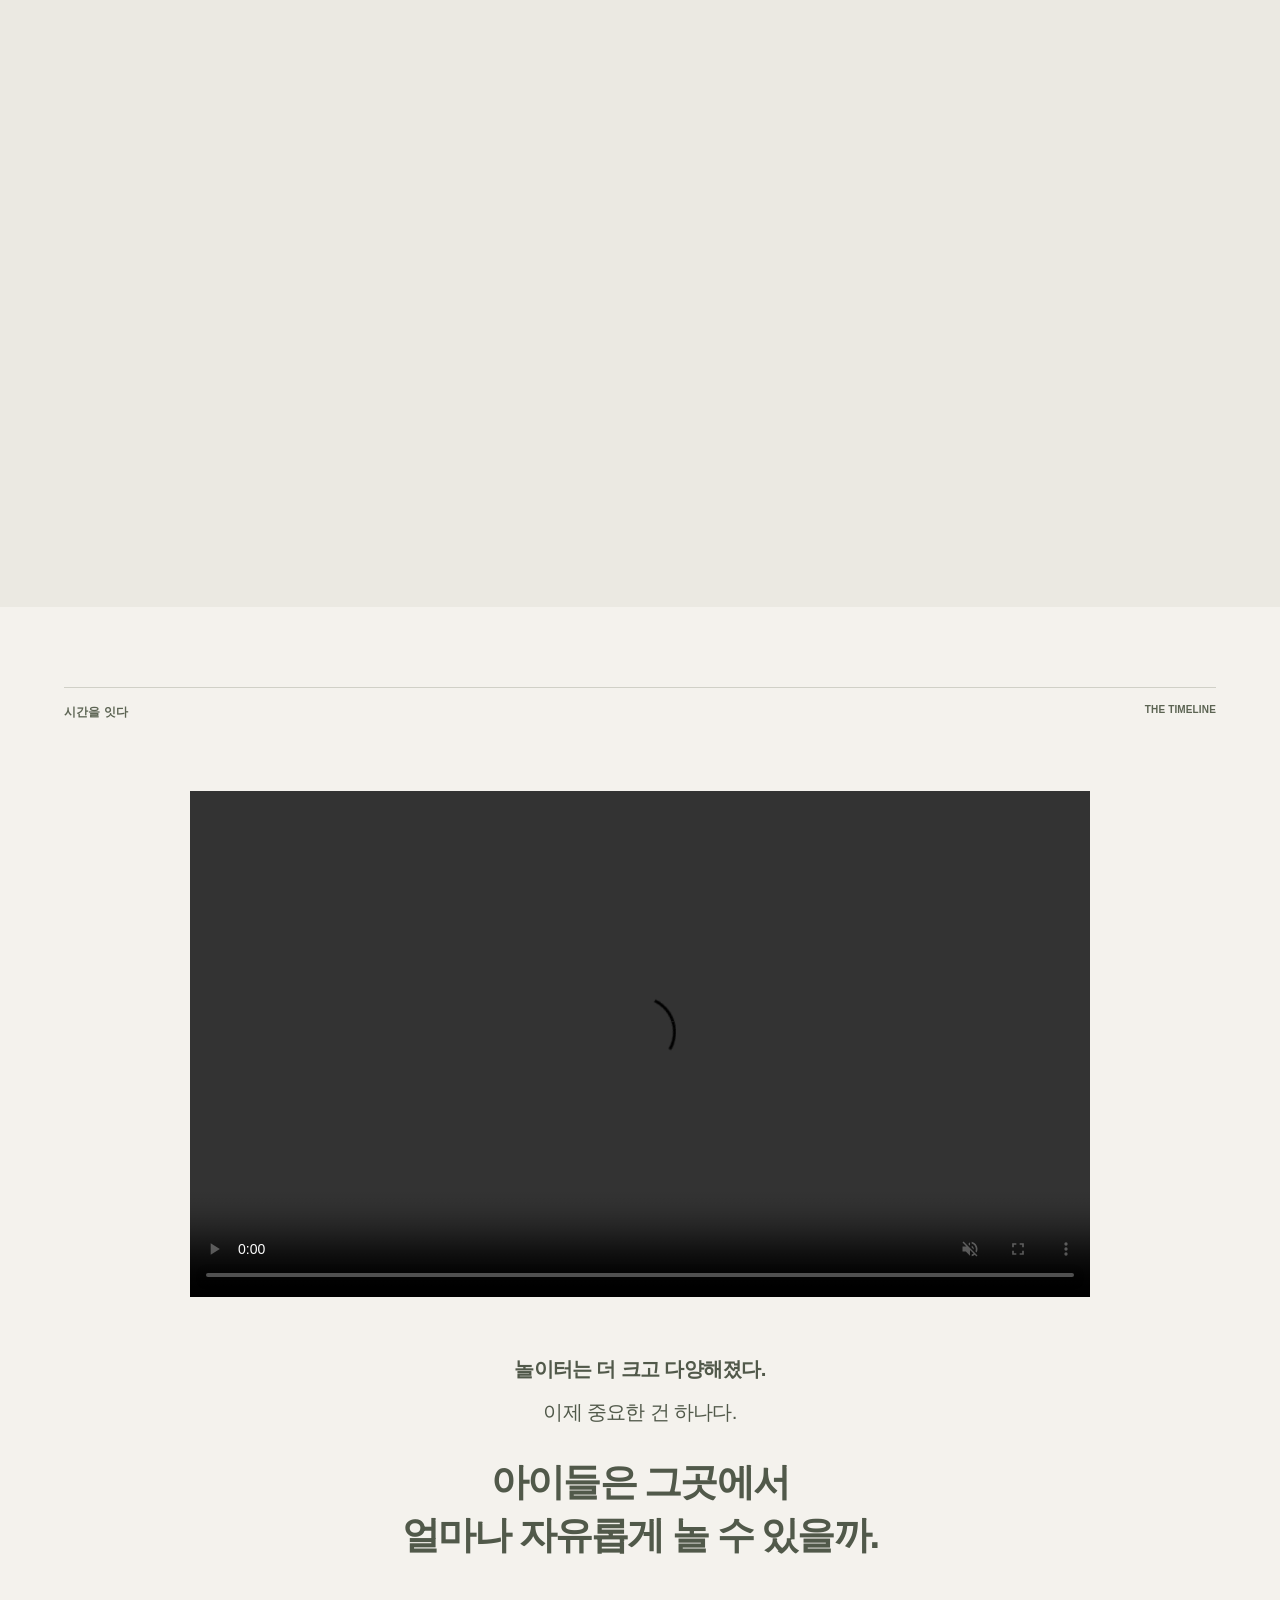
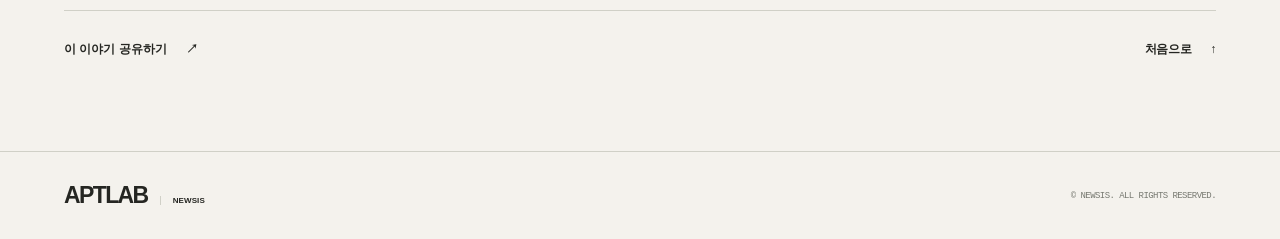
==== commit a61fb9d8: "Keep all playground videos muted and autoplay visible scenes" ====
--- a/playground/index.html
+++ b/playground/index.html
@@ -43,11 +43,11 @@
   <link rel="stylesheet" href="css/comparison.css?v=20261013-1">
   <link rel="stylesheet" href="css/trend-timeline.css?v=20261013-4">
   <link rel="stylesheet" href="css/ending.css?v=20261011-1">
-  <script src="js/main.js?v=20261016-1" defer></script>
+  <script src="js/main.js?v=20261016-2" defer></script>
   <script src="js/editorial.js?v=20261011-1" defer></script>
   <script src="js/space-highlight.js?v=20261012-5" defer></script>
   <script src="js/comparison.js?v=20261016-1" defer></script>
-  <script src="js/trend-timeline.js?v=20261013-4" defer></script>
+  <script src="js/trend-timeline.js?v=20261016-2" defer></script>
 </head>
 <body>
   <a class="skip-link" href="#story">본문으로 바로가기</a>
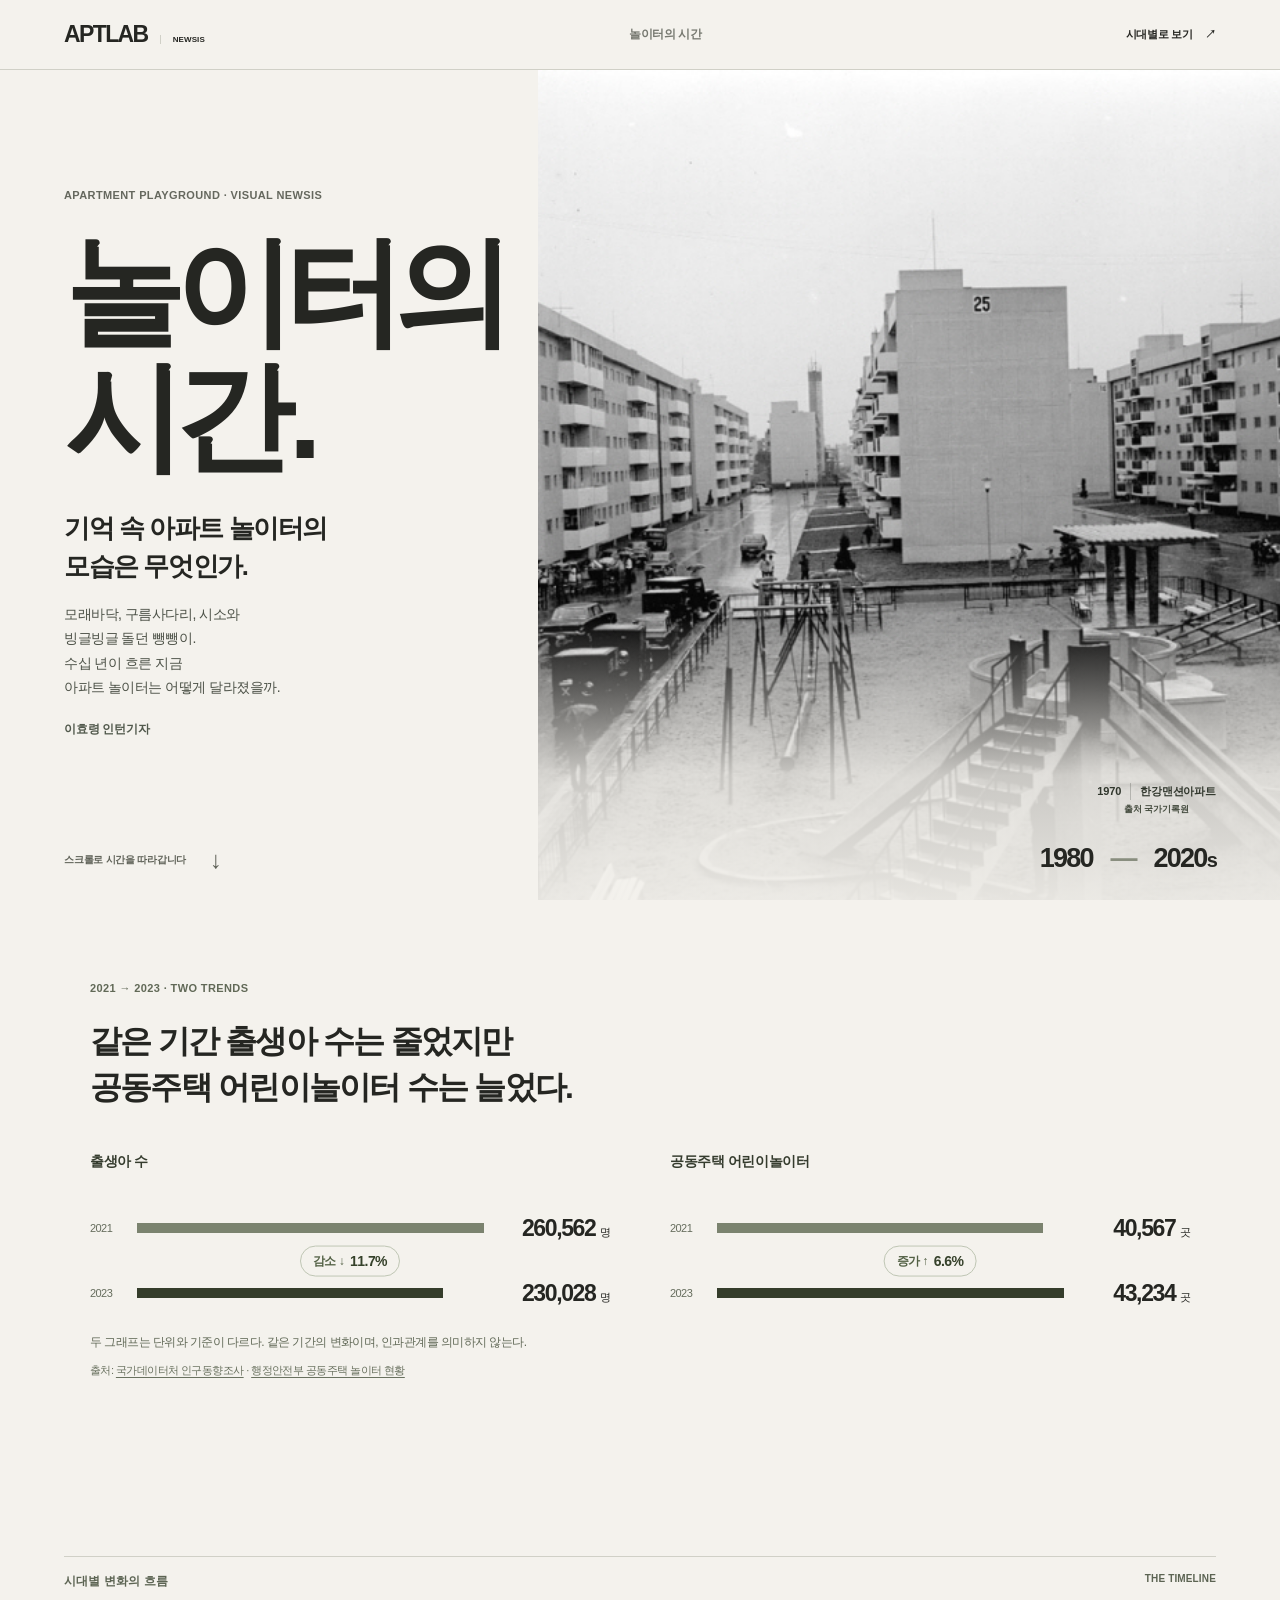
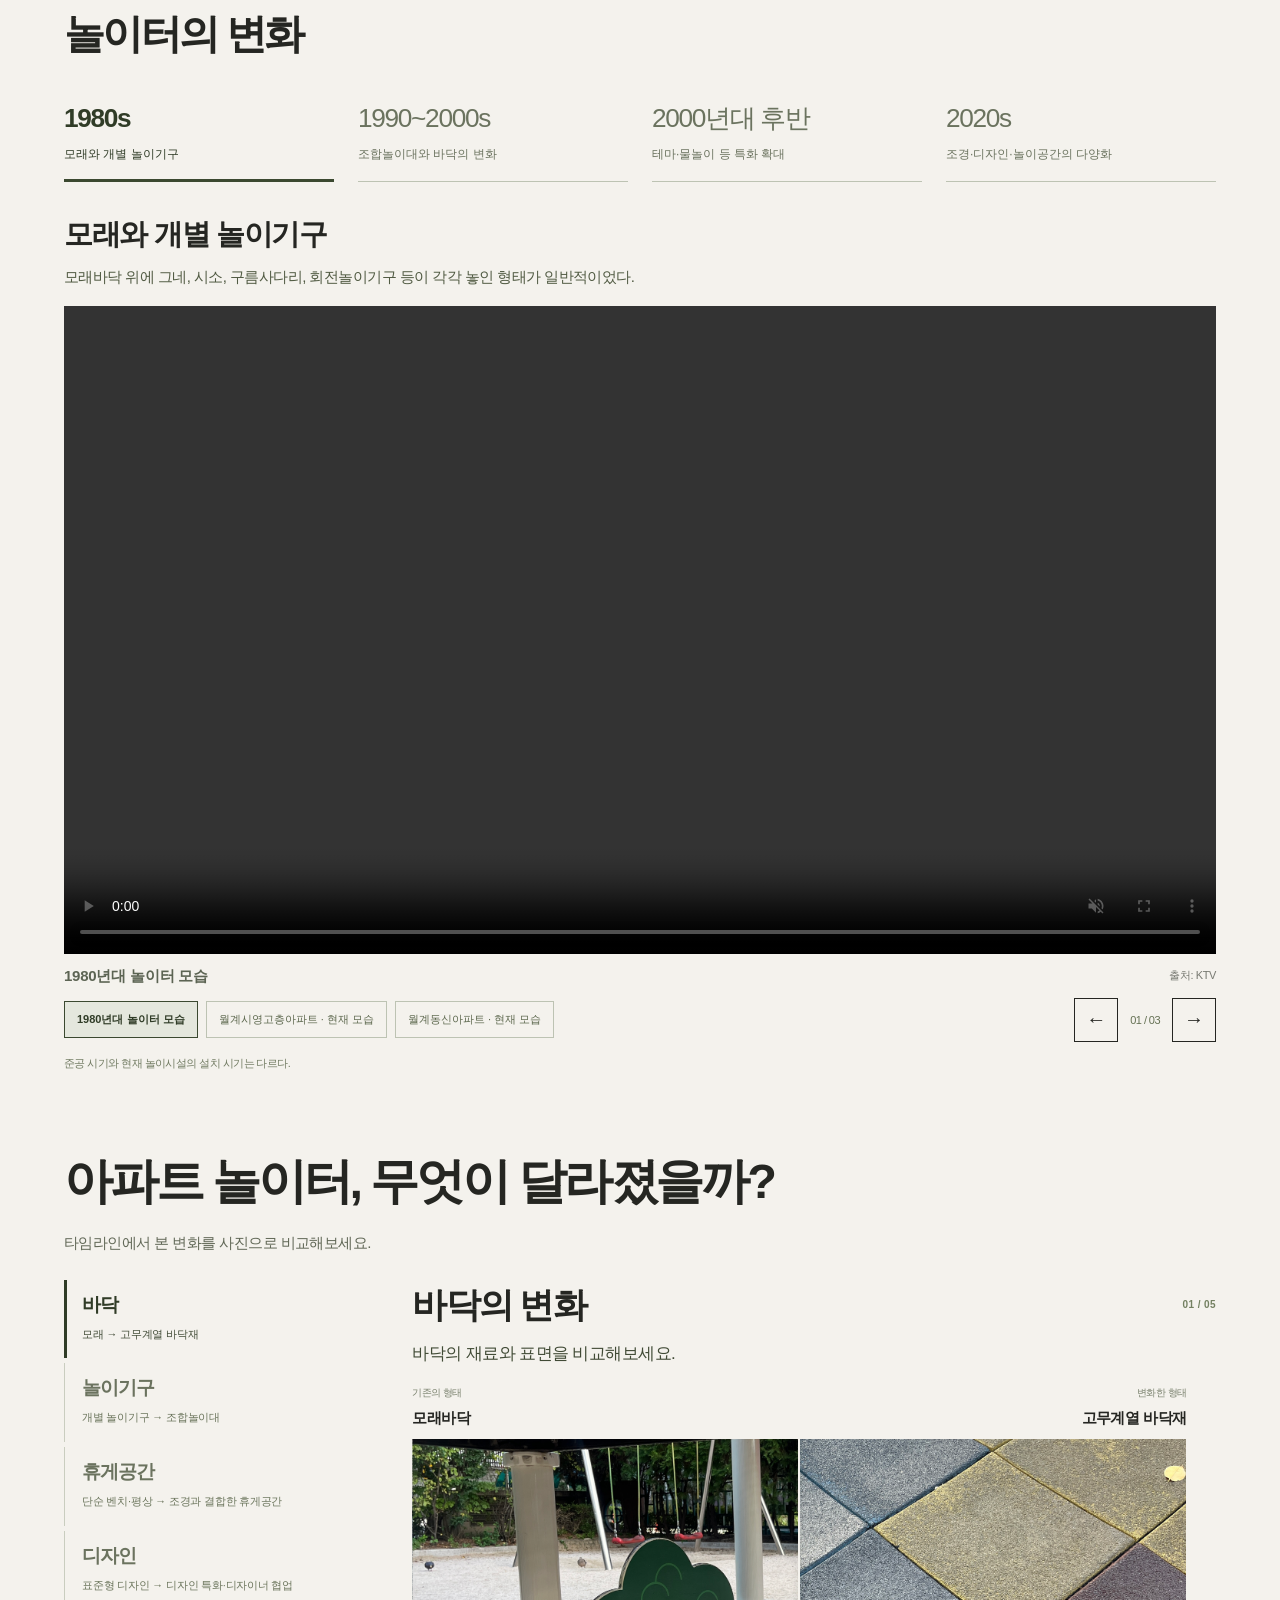
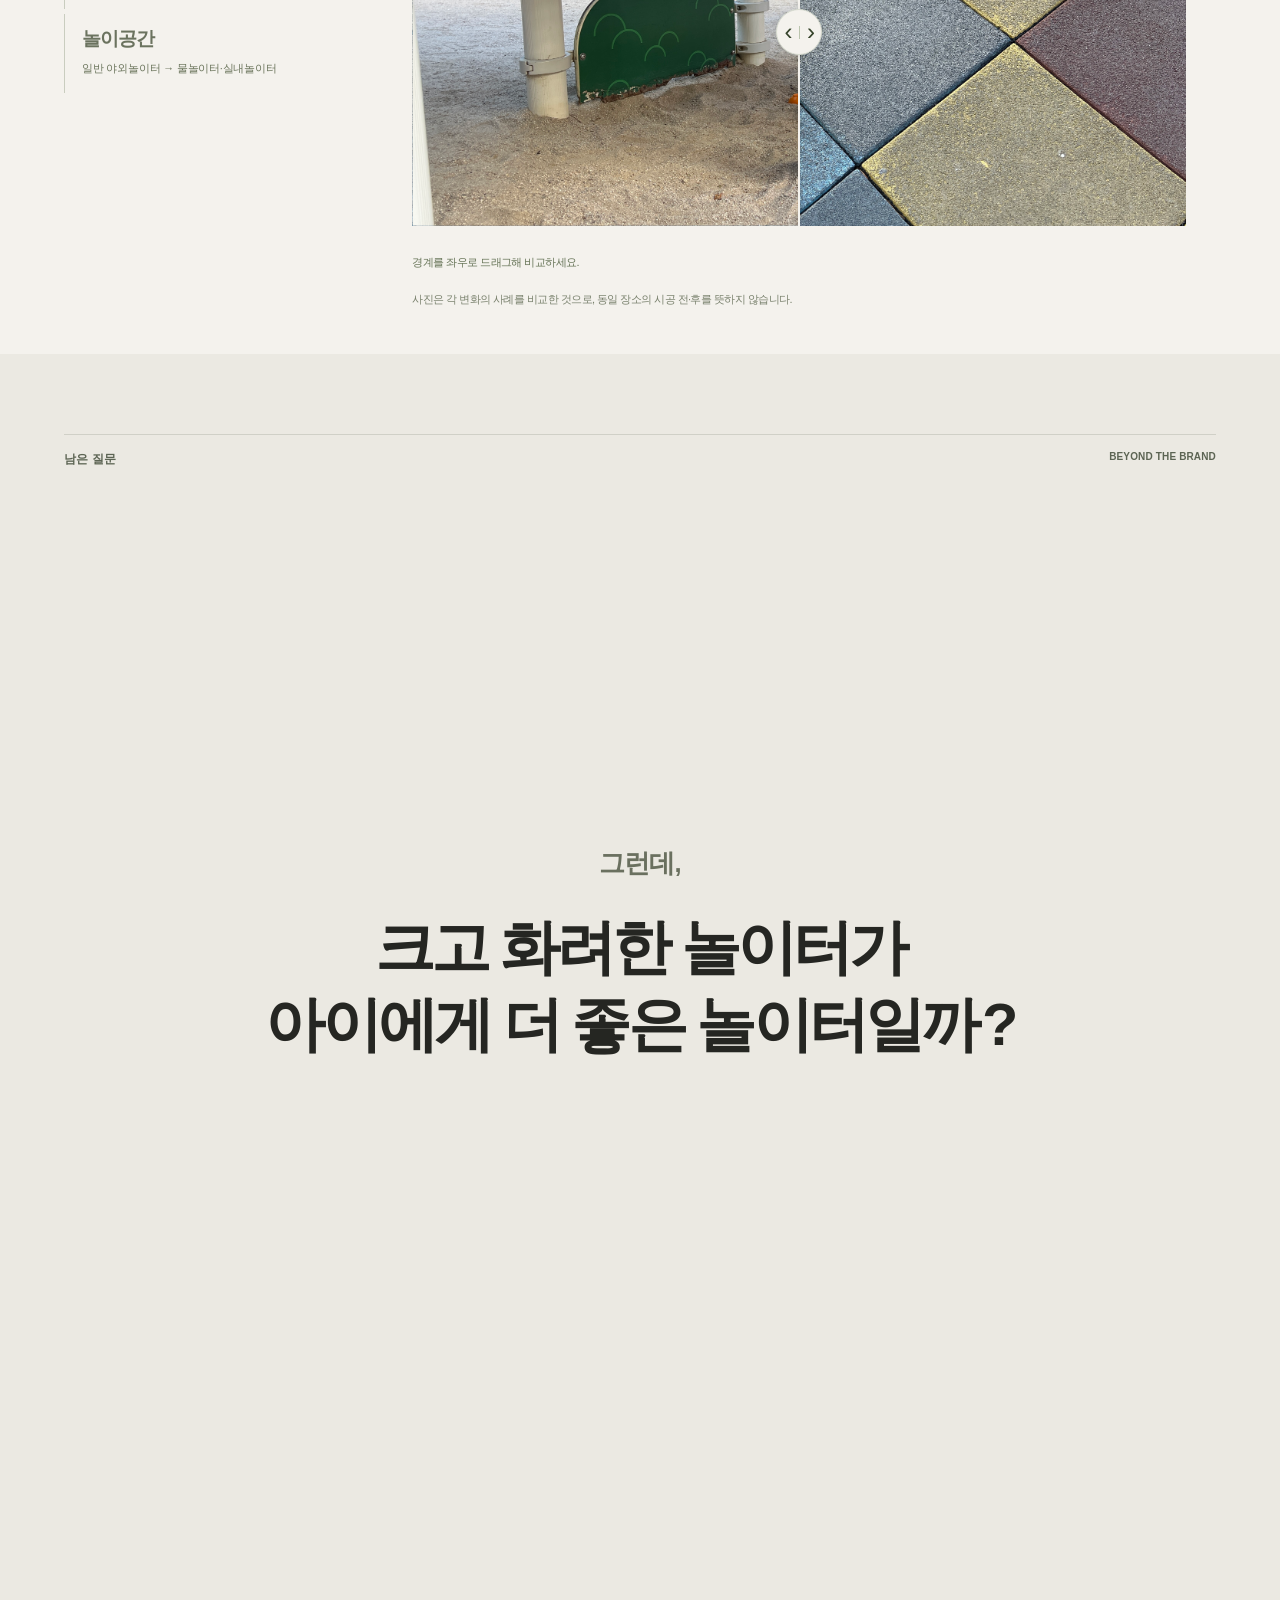
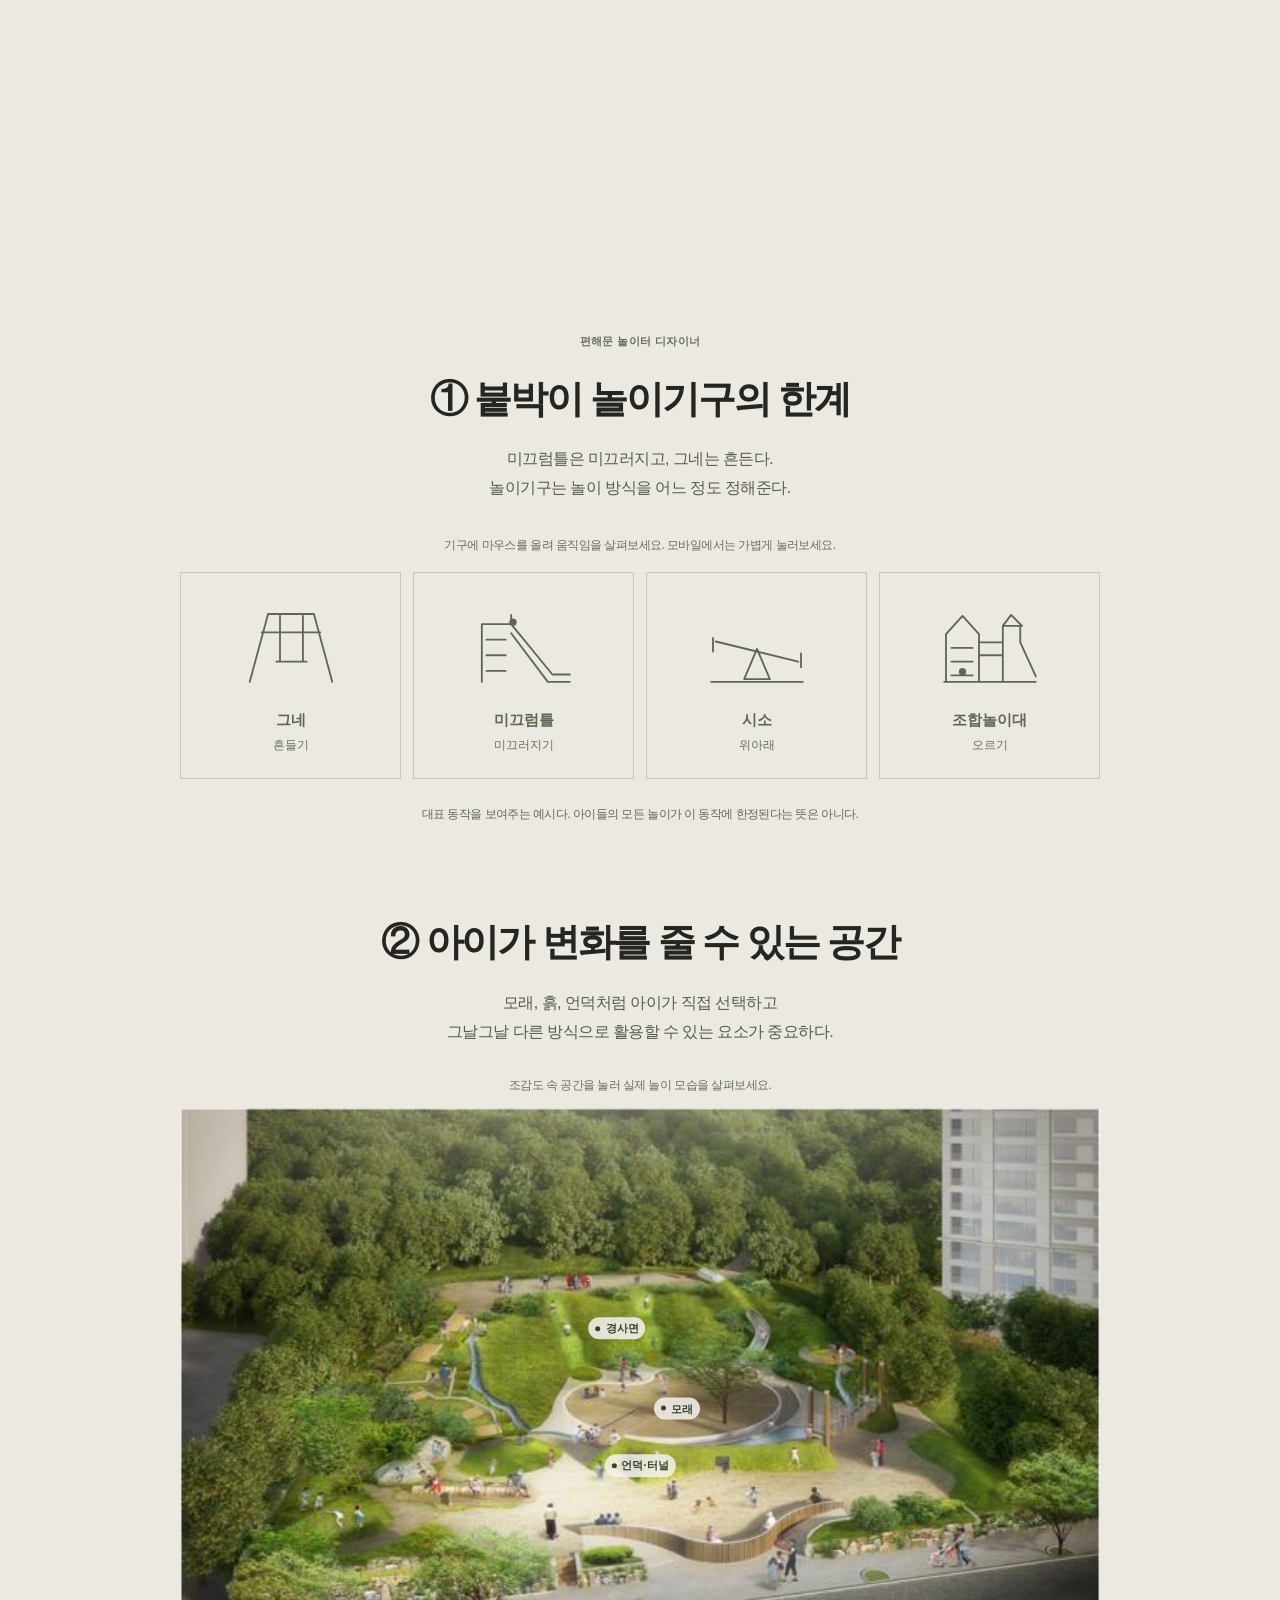
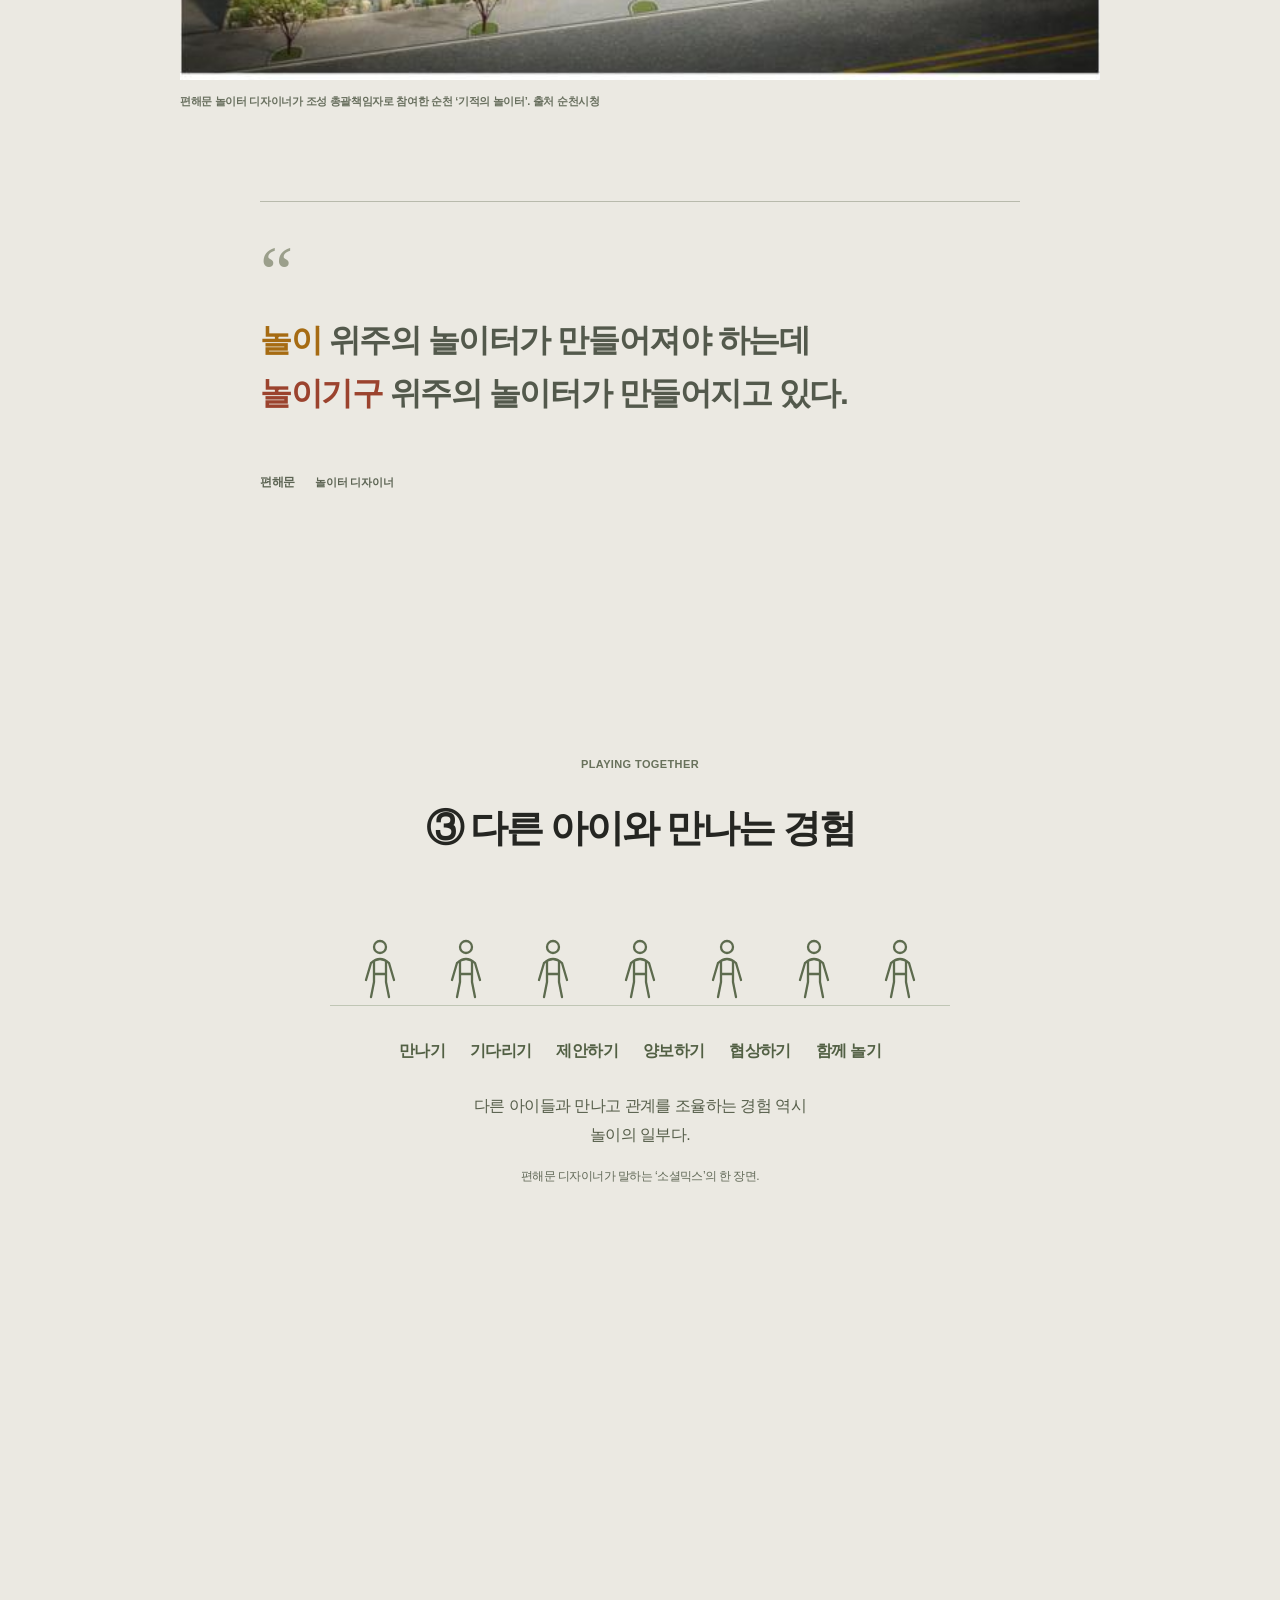
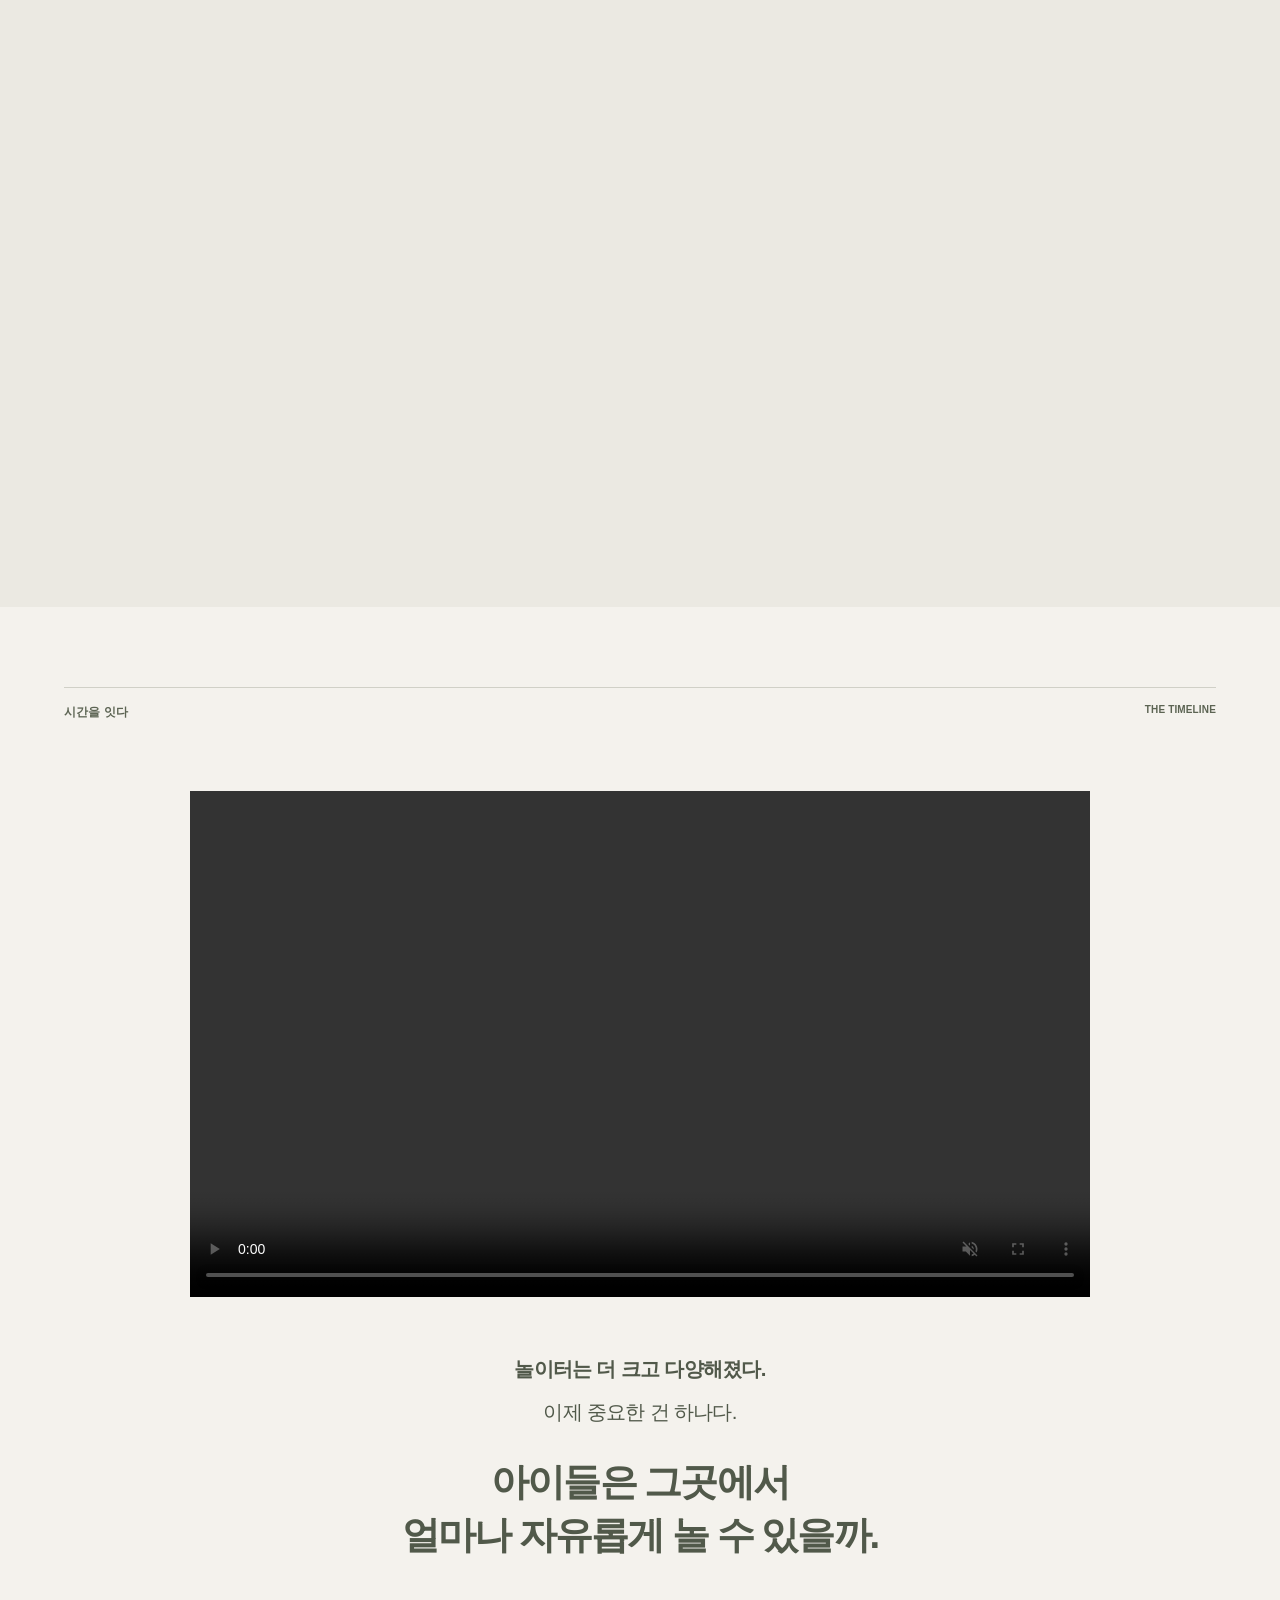
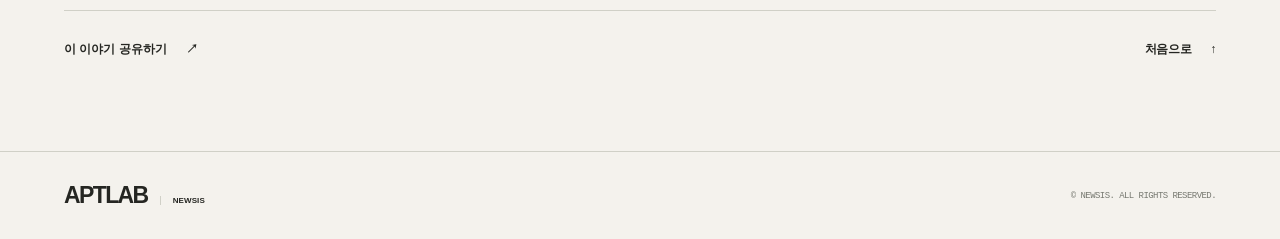
==== commit 78a1daa9: "Set supplied artwork as playground sharing thumbnail" ====
--- a/playground/index.html
+++ b/playground/index.html
@@ -23,16 +23,16 @@
   <meta property="og:title" content="놀이터의 시간 | 비주얼 뉴시스">
   <meta property="og:description" content="기억 속 아파트 놀이터의 모습은 무엇인가. 모래바닥과 철제기구에서 조경·휴식 공간으로 이어진 놀이터의 변화를 살펴봅니다.">
   <meta property="og:url" content="https://aptlab.newsis.com/playground/">
-  <!-- 공유용 정지 이미지: 한강맨션아파트 사진·중앙 제목을 별도 PNG로 구성합니다. -->
-  <meta property="og:image" content="https://aptlab.newsis.com/playground/image/share-playground-v2.png">
+  <!-- 공유용 정지 이미지: 사용자가 지정한 원본 PNG를 그대로 사용합니다. -->
+  <meta property="og:image" content="https://aptlab.newsis.com/playground/image/share-playground-v3.png">
   <meta property="og:image:type" content="image/png">
-  <meta property="og:image:width" content="1200">
-  <meta property="og:image:height" content="630">
+  <meta property="og:image:width" content="1731">
+  <meta property="og:image:height" content="909">
   <meta property="og:image:alt" content="한강맨션아파트 놀이터 흑백 사진과 왼쪽에 두 줄로 배치한 놀이터의 시간 제목. 오른쪽 하단 출처 국가기록원.">
   <meta name="twitter:card" content="summary_large_image">
   <meta name="twitter:title" content="놀이터의 시간 | 비주얼 뉴시스">
   <meta name="twitter:description" content="기억 속 아파트 놀이터의 모습은 무엇인가. 모래바닥과 철제기구에서 조경·휴식 공간으로 이어진 놀이터의 변화를 살펴봅니다.">
-  <meta name="twitter:image" content="https://aptlab.newsis.com/playground/image/share-playground-v2.png">
+  <meta name="twitter:image" content="https://aptlab.newsis.com/playground/image/share-playground-v3.png">
   <meta name="twitter:image:alt" content="한강맨션아파트 놀이터 흑백 사진과 왼쪽에 두 줄로 배치한 놀이터의 시간 제목. 오른쪽 하단 출처 국가기록원.">
   <link rel="icon" href="image/favicon.svg" type="image/svg+xml">
   <link rel="stylesheet" href="css/style.css?v=20261006-6">
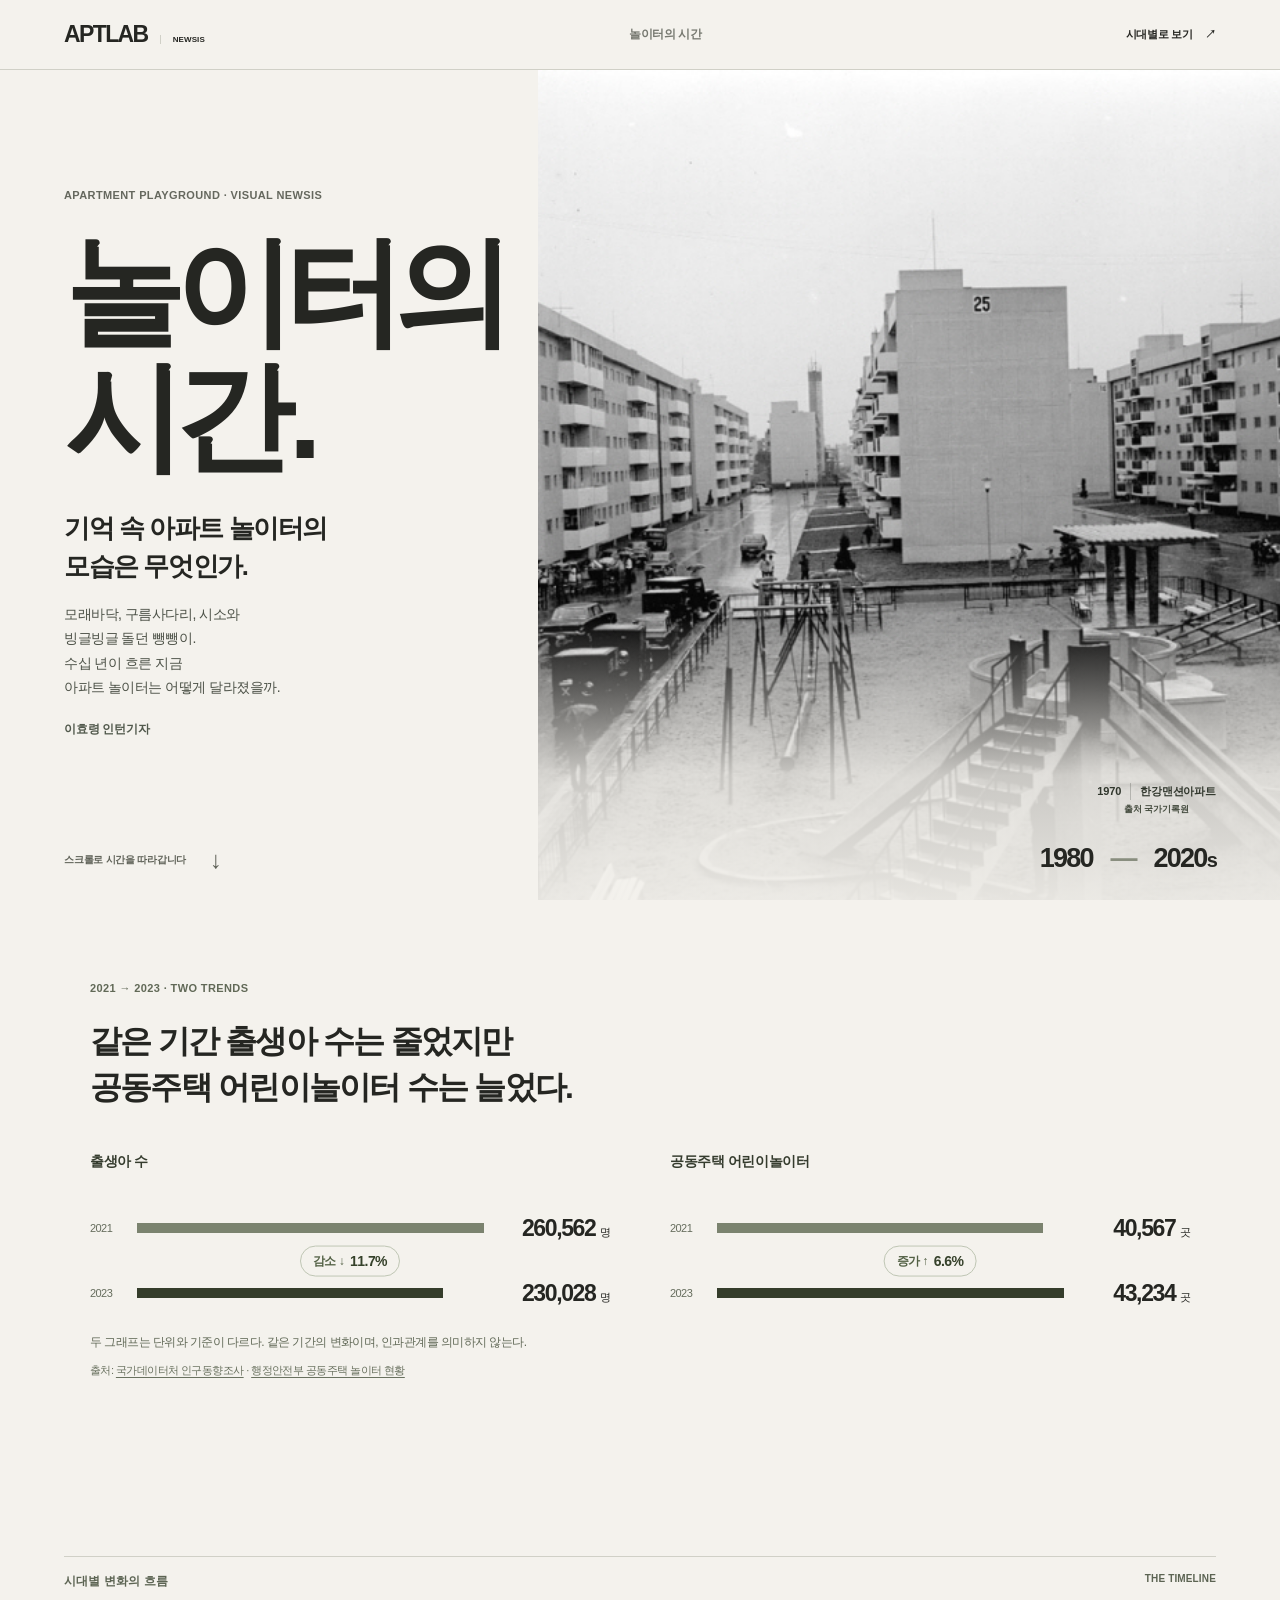
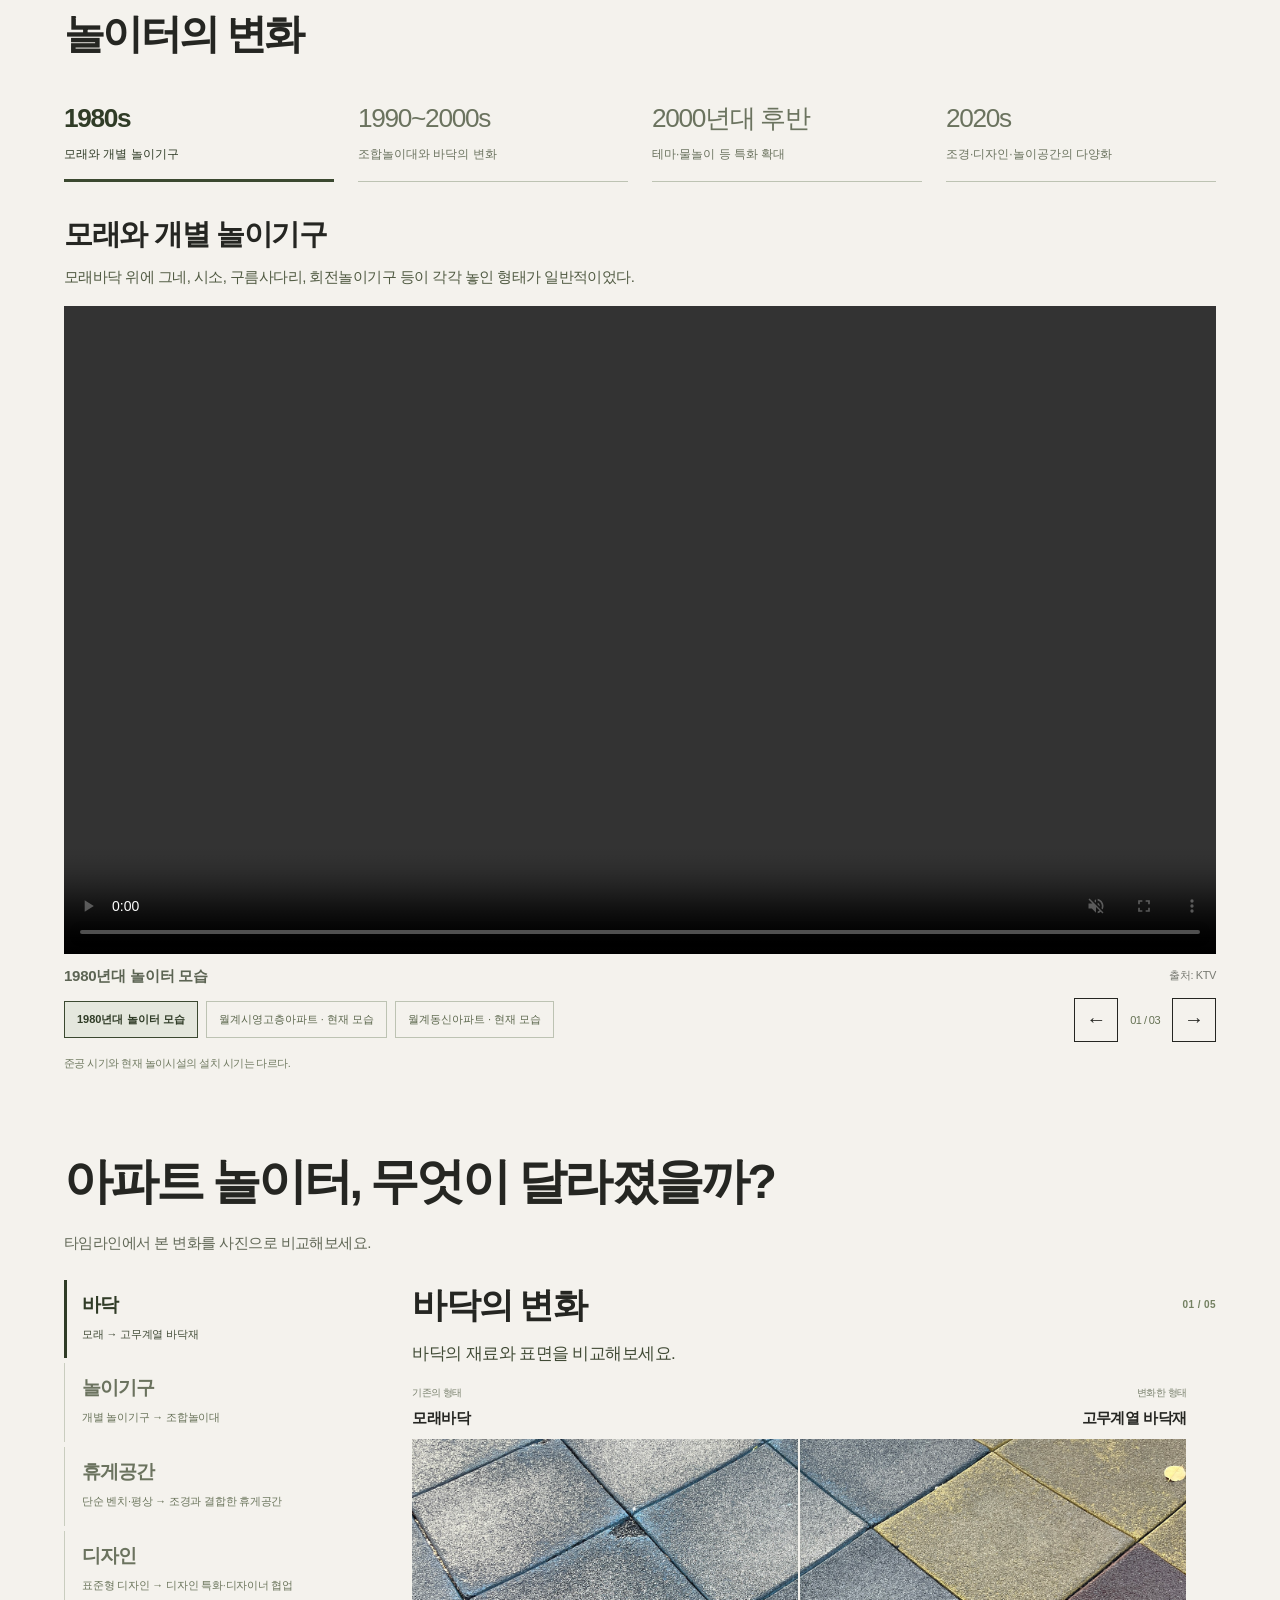
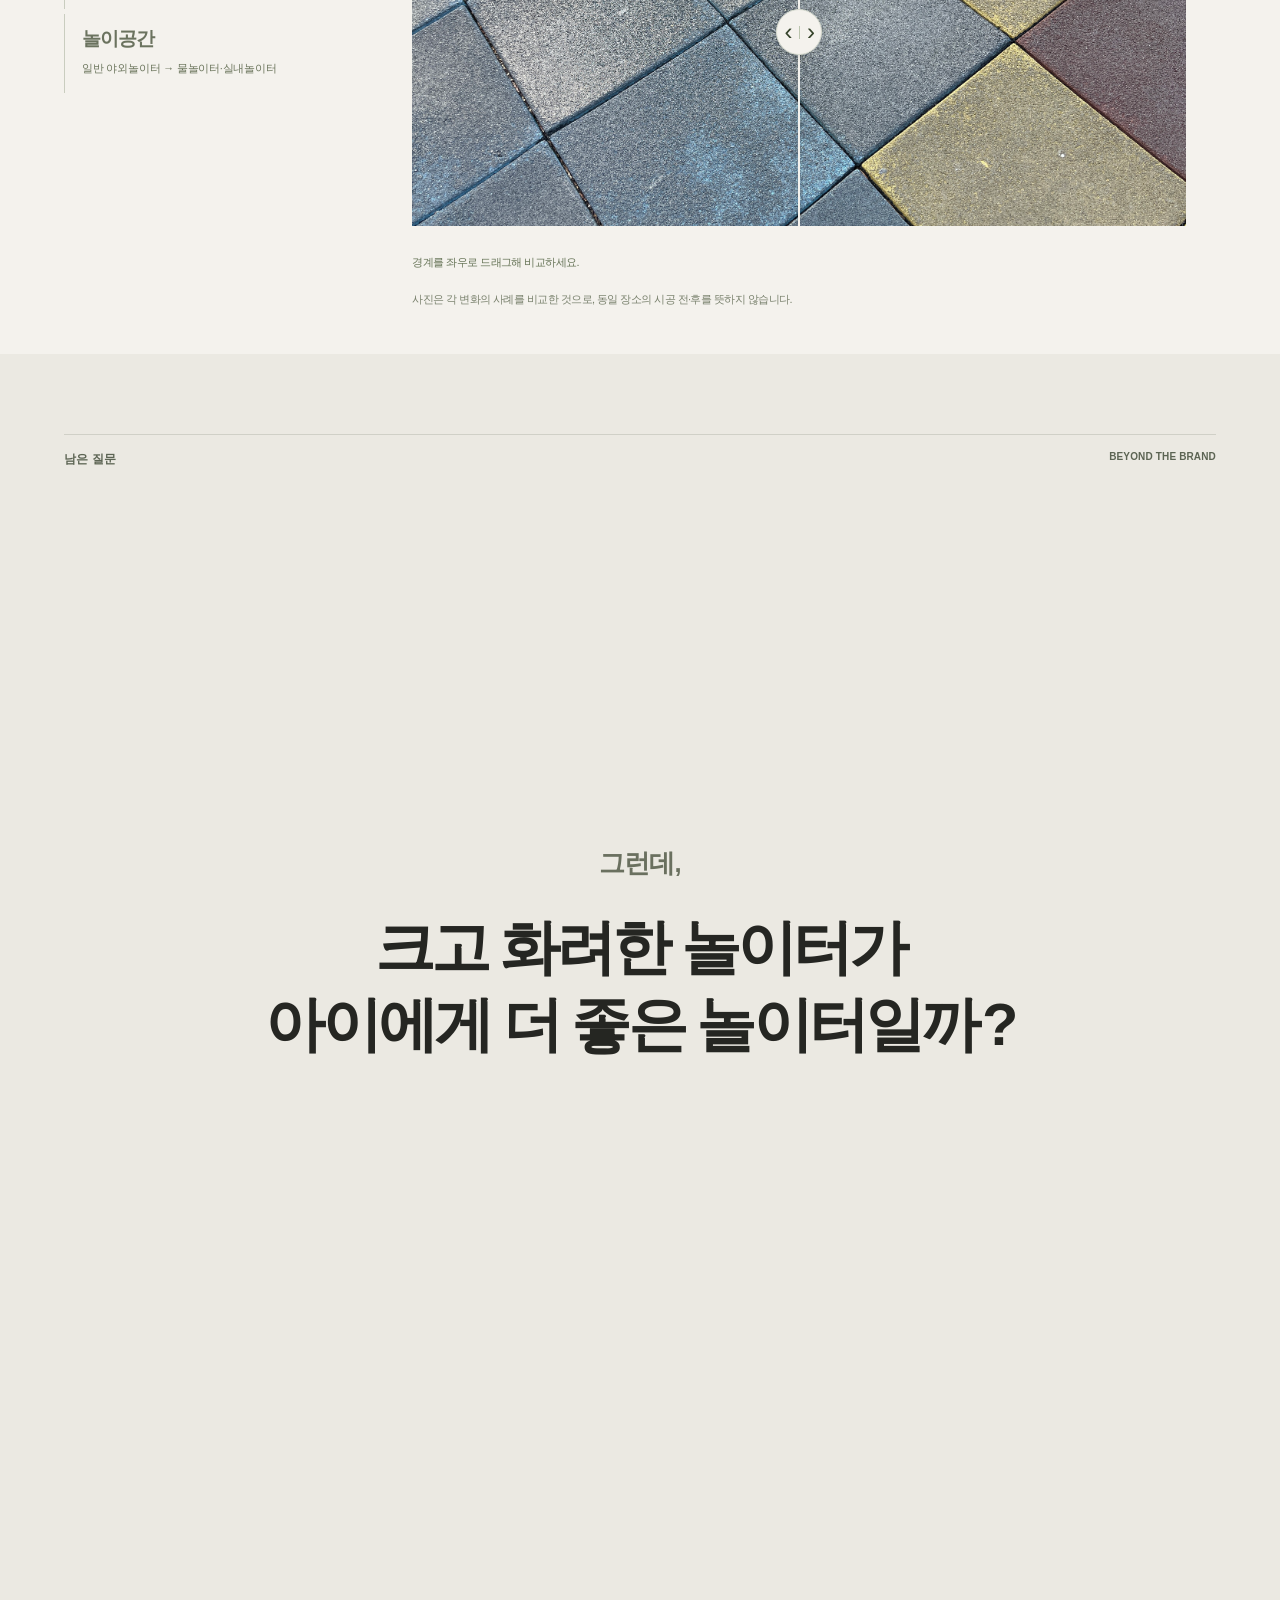
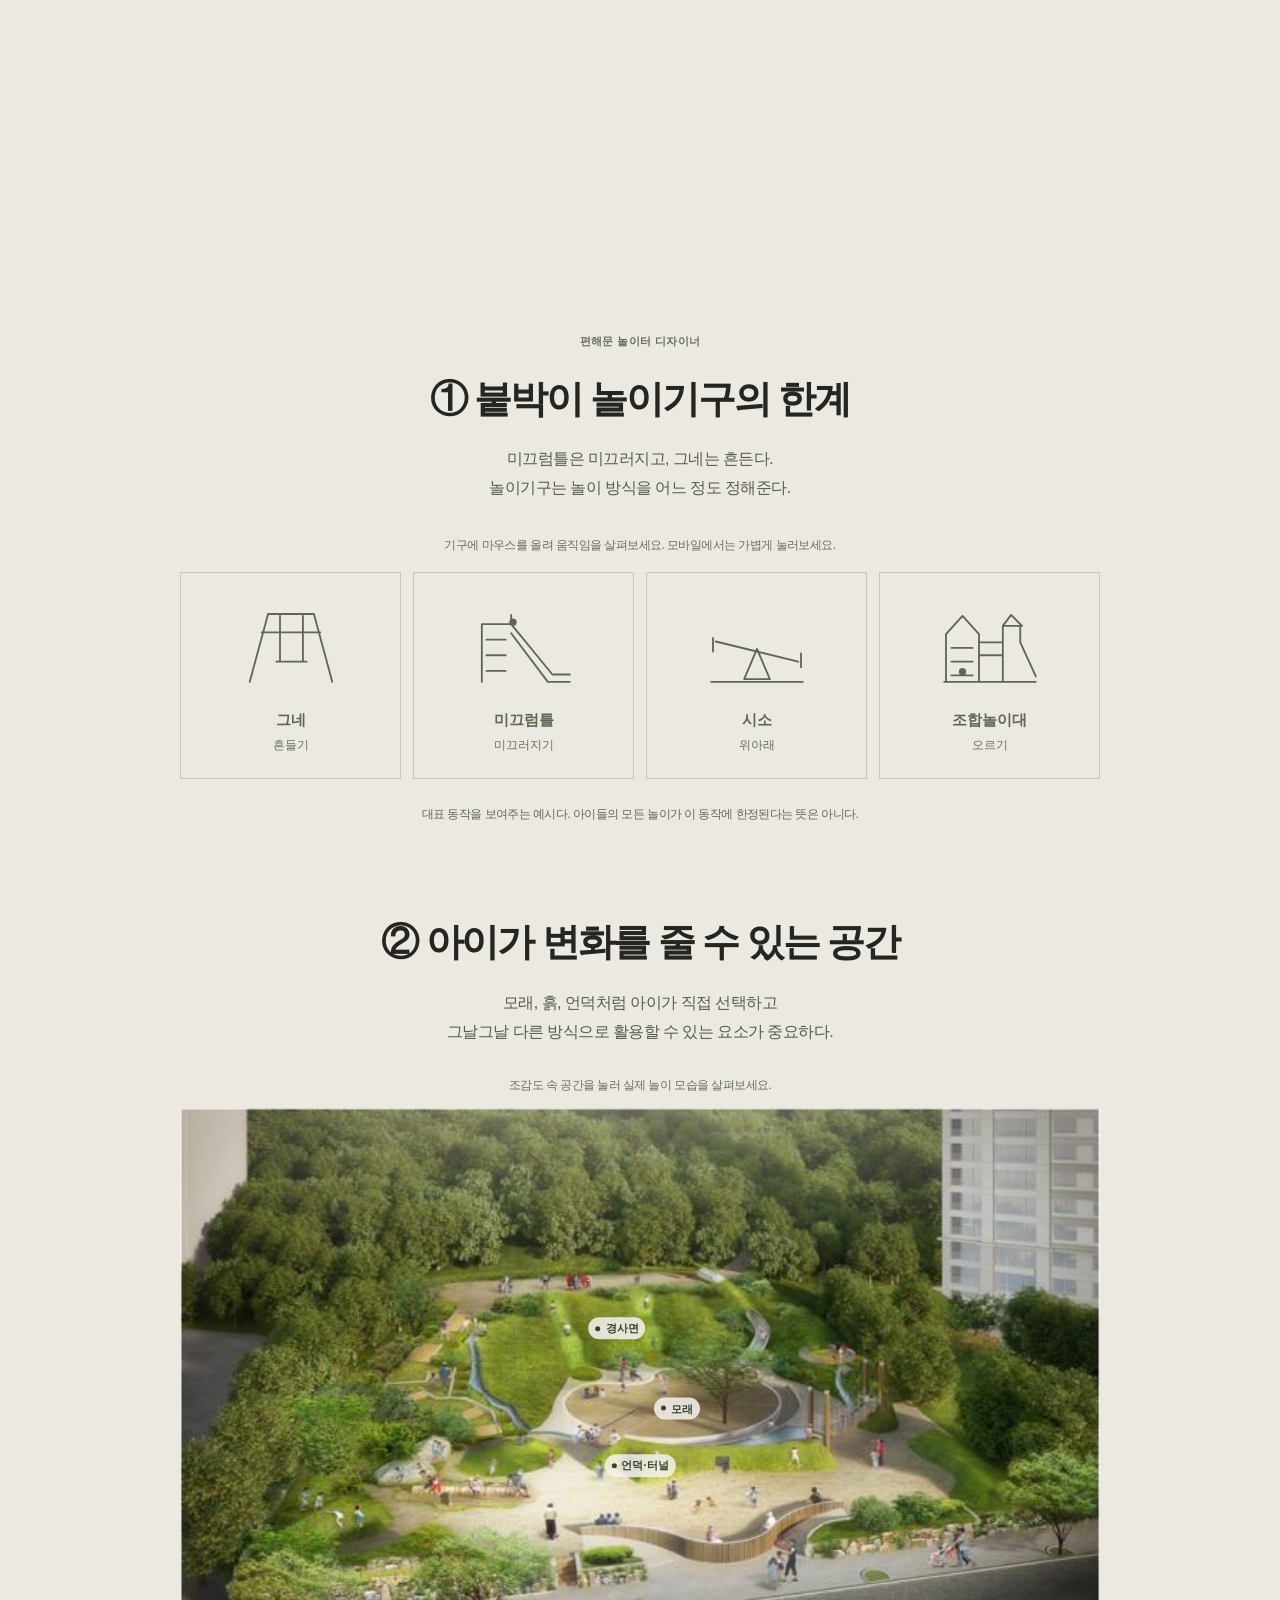
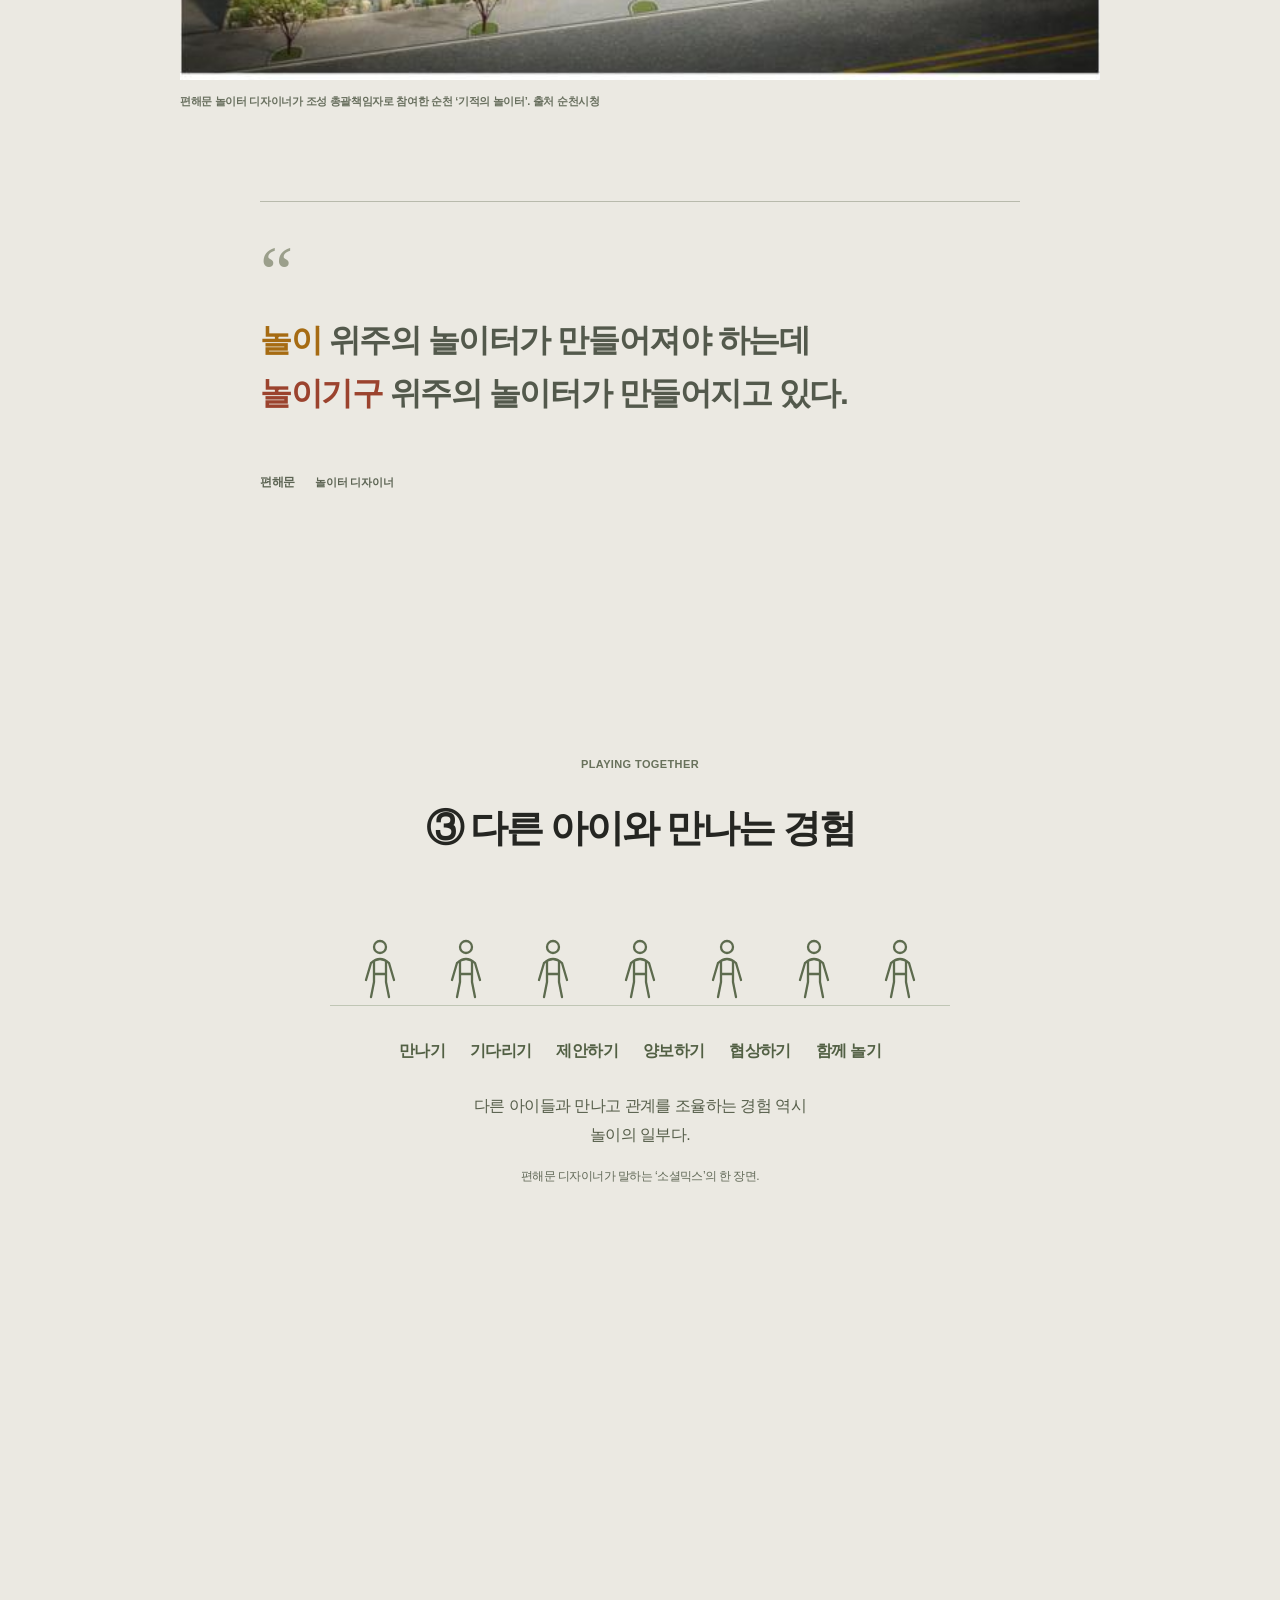
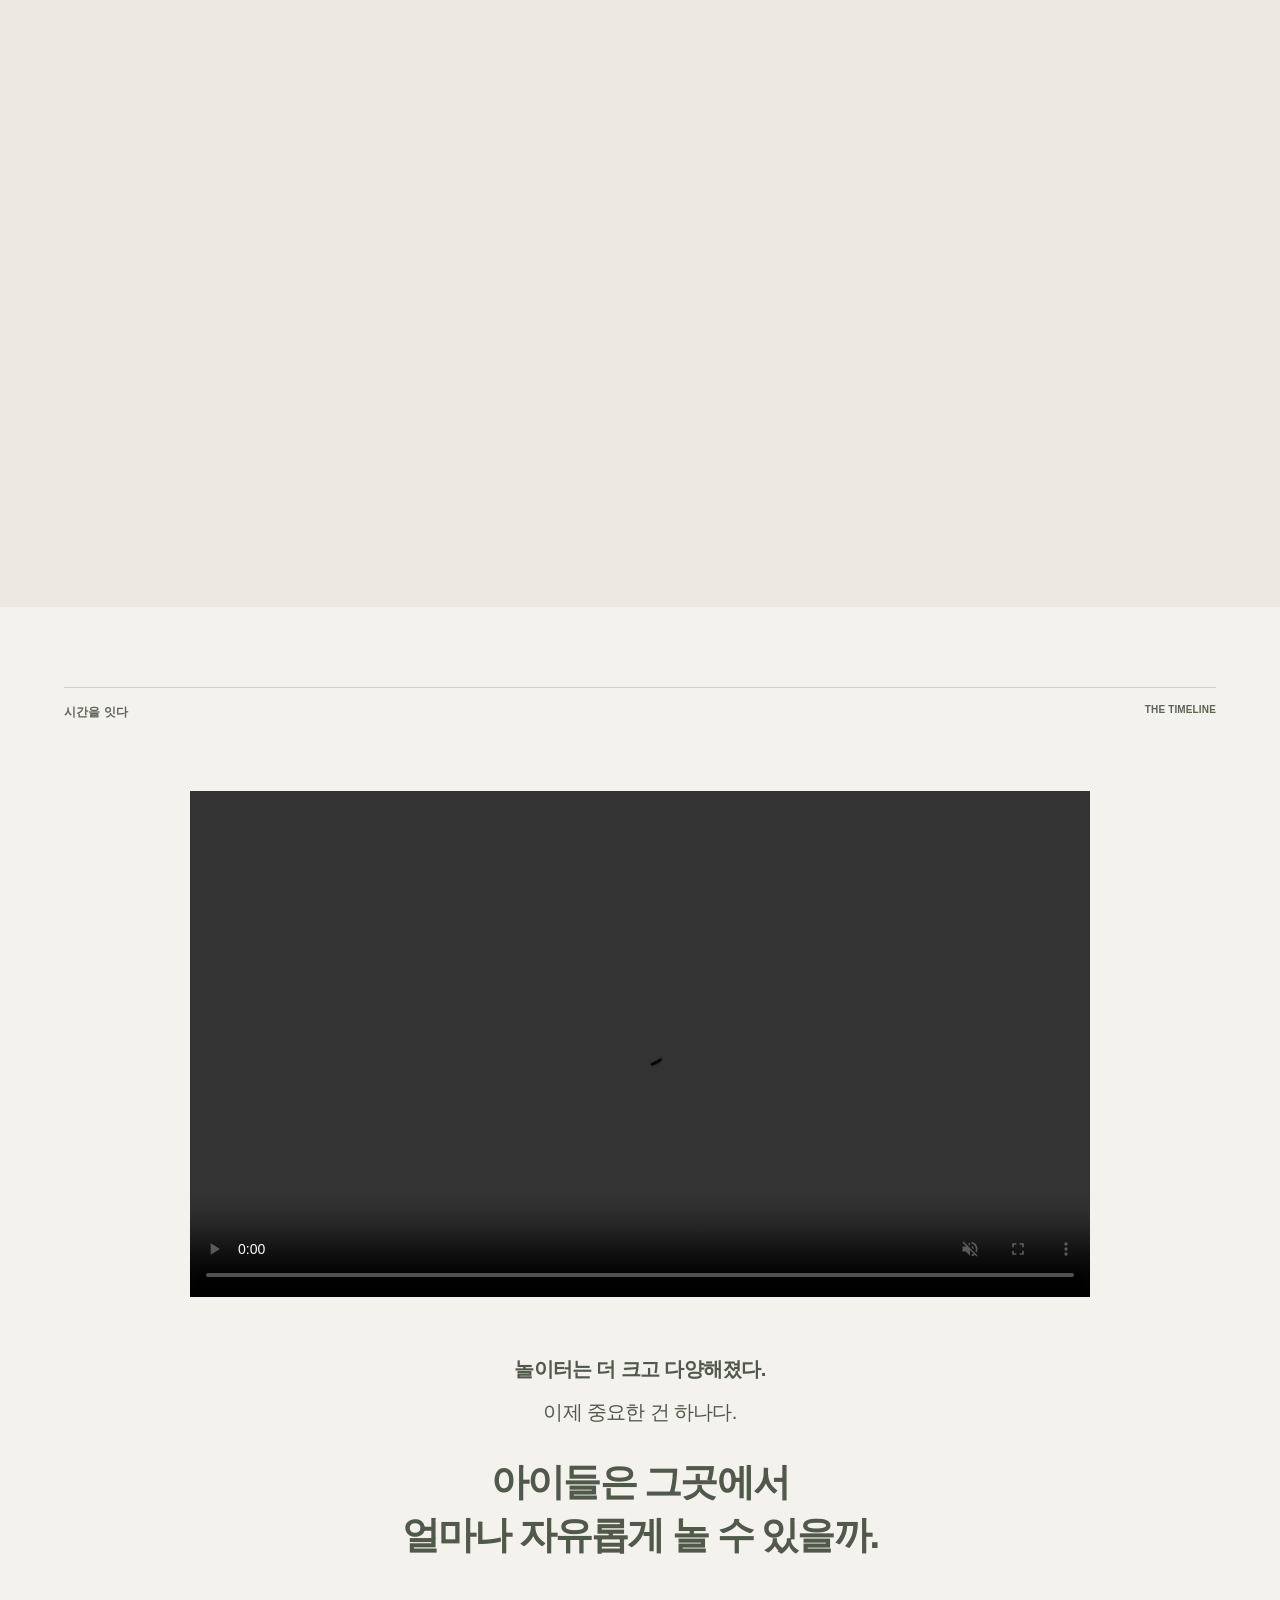
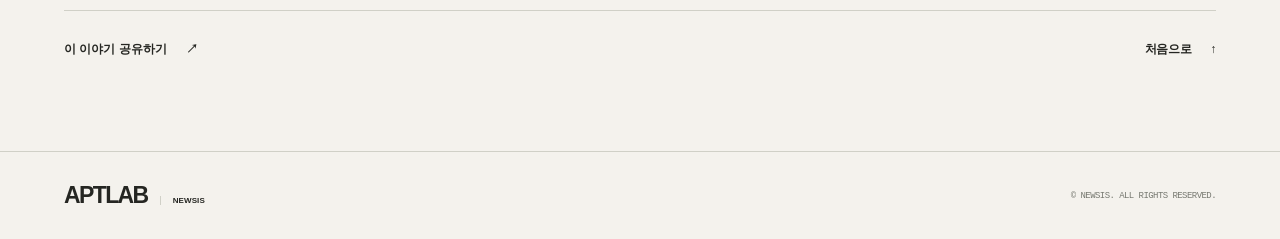
==== commit b5b2a732: "Lower headline and subtitle in playground sharing thumbnail" ====
--- a/playground/index.html
+++ b/playground/index.html
@@ -24,7 +24,7 @@
   <meta property="og:description" content="기억 속 아파트 놀이터의 모습은 무엇인가. 모래바닥과 철제기구에서 조경·휴식 공간으로 이어진 놀이터의 변화를 살펴봅니다.">
   <meta property="og:url" content="https://aptlab.newsis.com/playground/">
   <!-- 공유용 정지 이미지: 사용자가 지정한 원본 PNG를 그대로 사용합니다. -->
-  <meta property="og:image" content="https://aptlab.newsis.com/playground/image/share-playground-v3.png">
+  <meta property="og:image" content="https://aptlab.newsis.com/playground/image/share-playground-v4.png">
   <meta property="og:image:type" content="image/png">
   <meta property="og:image:width" content="1731">
   <meta property="og:image:height" content="909">
@@ -32,7 +32,7 @@
   <meta name="twitter:card" content="summary_large_image">
   <meta name="twitter:title" content="놀이터의 시간 | 비주얼 뉴시스">
   <meta name="twitter:description" content="기억 속 아파트 놀이터의 모습은 무엇인가. 모래바닥과 철제기구에서 조경·휴식 공간으로 이어진 놀이터의 변화를 살펴봅니다.">
-  <meta name="twitter:image" content="https://aptlab.newsis.com/playground/image/share-playground-v3.png">
+  <meta name="twitter:image" content="https://aptlab.newsis.com/playground/image/share-playground-v4.png">
   <meta name="twitter:image:alt" content="한강맨션아파트 놀이터 흑백 사진과 왼쪽에 두 줄로 배치한 놀이터의 시간 제목. 오른쪽 하단 출처 국가기록원.">
   <link rel="icon" href="image/favicon.svg" type="image/svg+xml">
   <link rel="stylesheet" href="css/style.css?v=20261006-6">
